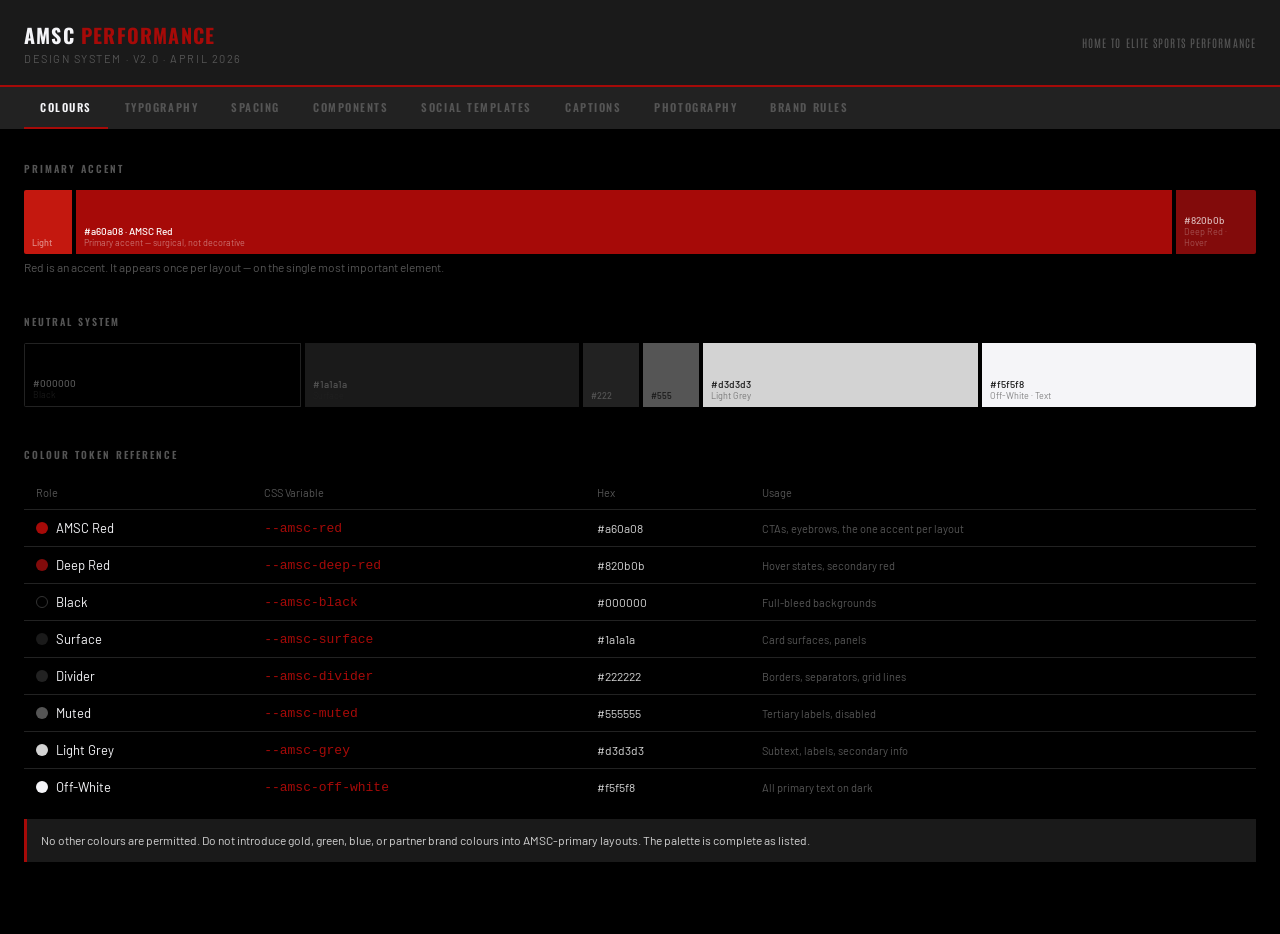
==== index.html @ e8bddc01 "Add AMSC Performance Design System v2.0 Complete design system for Claude Design integration: - inde" ====
<!DOCTYPE html>
<html lang="en">
<head>
<meta charset="UTF-8">
<meta name="viewport" content="width=device-width, initial-scale=1.0">
<title>AMSC Performance — Design System v2.0</title>
<link href="https://fonts.googleapis.com/css2?family=Oswald:wght@400;500;600;700&family=Antonio:wght@400;500;700&family=Barlow:ital,wght@0,300;0,400;0,500;0,600;0,700;1,400&display=swap" rel="stylesheet">
<style>
*{box-sizing:border-box;margin:0;padding:0}
:root{
  --red:#a60a08;--deep-red:#820b0b;
  --black:#000;--surface:#1a1a1a;
  --off-white:#f5f5f8;--grey:#d3d3d3;
  --muted:#555;--divider:#222;
}
.ds{background:#000;min-height:100vh;color:var(--off-white);font-family:'Barlow',sans-serif}
.ds-header{background:var(--surface);border-bottom:2px solid var(--red);padding:20px 24px;display:flex;align-items:center;gap:16px}
.ds-wordmark{font-family:'Oswald',sans-serif;font-weight:700;font-size:20px;letter-spacing:.06em;color:var(--off-white)}
.ds-wordmark span{color:var(--red)}
.ds-sub{font-family:'Barlow',sans-serif;font-size:11px;color:var(--muted);letter-spacing:.14em;text-transform:uppercase;margin-top:2px}
.ds-nav{display:flex;gap:1px;padding:0 24px;background:var(--divider);border-bottom:1px solid var(--divider);flex-wrap:wrap}
.ds-tab{font-family:'Oswald',sans-serif;font-weight:600;font-size:11px;letter-spacing:.14em;text-transform:uppercase;padding:12px 16px;cursor:pointer;border:none;background:transparent;color:var(--muted);border-bottom:2px solid transparent;margin-bottom:-1px;transition:all .15s}
.ds-tab.on{color:var(--off-white);border-bottom-color:var(--red)}
.ds-tab:hover:not(.on){color:var(--grey)}
.ds-body{padding:32px 24px}
.ds-section{display:none}.ds-section.on{display:block}
.label{font-family:'Oswald',sans-serif;font-weight:600;font-size:10px;letter-spacing:.2em;text-transform:uppercase;color:var(--muted);margin-bottom:14px}
.group{margin-bottom:40px}
.rule{border:none;border-top:0.5px solid var(--divider);margin:32px 0}

/* Colour swatches */
.swatch-row{display:flex;gap:4px;height:64px;border-radius:2px;overflow:hidden;margin-bottom:6px}
.sw{flex:1;display:flex;align-items:flex-end;padding:6px 8px}
.sw-label{font-family:'Barlow',sans-serif;font-size:10px;font-weight:500}
.hex{font-family:'Barlow',sans-serif;font-size:9px;opacity:.7}

/* Token table */
.token-table{width:100%;border-collapse:collapse}
.token-table tr{border-bottom:0.5px solid var(--divider)}
.token-table tr:last-child{border-bottom:none}
.token-table td{padding:10px 12px;font-size:13px;vertical-align:middle}
.mono{font-family:monospace;font-size:11px;color:var(--red)}

/* Typography */
.type-row{padding:16px 0;border-bottom:0.5px solid var(--divider)}
.type-row:last-child{border-bottom:none}
.type-meta{font-family:monospace;font-size:10px;color:var(--muted);margin-top:5px}

/* Spacing */
.sp-row{display:flex;align-items:center;gap:16px;padding:8px 0;border-bottom:0.5px solid var(--divider)}
.sp-row:last-child{border-bottom:none}
.sp-name{font-family:monospace;font-size:11px;color:var(--muted);min-width:32px}
.sp-bar{background:var(--red);height:14px;border-radius:1px;opacity:.85}
.sp-val{font-family:'Antonio',sans-serif;font-size:13px;color:var(--grey);min-width:40px}

/* Component grid */
.comp-grid{display:grid;grid-template-columns:repeat(auto-fit,minmax(220px,1fr));gap:1px;background:var(--divider);margin-bottom:1px}
.comp-card{background:var(--surface);padding:20px}
.comp-title{font-family:'Oswald',sans-serif;font-weight:600;font-size:9px;letter-spacing:.2em;text-transform:uppercase;color:var(--muted);margin-bottom:16px}

/* Components */
.eyebrow{display:inline-flex;align-items:center;gap:6px;padding:3px 10px;background:var(--red);font-family:'Oswald',sans-serif;font-weight:600;font-size:10px;letter-spacing:.18em;text-transform:uppercase;color:#fff;border-radius:2px}
.eyebrow-ghost{border:0.5px solid var(--red);background:transparent;color:var(--red)}
.metric-large{font-family:'Antonio',sans-serif;font-weight:700;font-size:48px;color:var(--off-white);line-height:1}
.metric-label{font-family:'Barlow',sans-serif;font-size:10px;letter-spacing:.14em;text-transform:uppercase;color:var(--muted);margin-top:4px}
.metric-sm{font-family:'Antonio',sans-serif;font-weight:700;font-size:24px;color:var(--off-white);line-height:1}
.delta{font-family:'Antonio',sans-serif;font-weight:500;font-size:16px;color:var(--red)}
.stat-bar{display:flex;gap:1px;background:var(--divider)}
.stat-cell{flex:1;background:var(--surface);padding:12px 10px}
.stat-num{font-family:'Antonio',sans-serif;font-weight:700;font-size:22px;color:var(--off-white);line-height:1}
.stat-num.accent{color:var(--red)}
.stat-lbl{font-family:'Barlow',sans-serif;font-size:9px;letter-spacing:.14em;text-transform:uppercase;color:var(--muted);margin-top:3px}
.btn-primary{display:inline-flex;align-items:center;gap:8px;padding:10px 20px;background:var(--red);color:#fff;font-family:'Oswald',sans-serif;font-weight:600;font-size:12px;letter-spacing:.14em;text-transform:uppercase;border:none;cursor:pointer;border-radius:2px;transition:background .15s}
.btn-primary:hover{background:var(--deep-red)}
.btn-ghost{background:transparent;border:0.5px solid var(--off-white);color:var(--off-white)}
.btn-ghost:hover{background:rgba(245,245,248,.06)}
.divider-red{height:2px;background:var(--red);margin:16px 0}
.divider-thin{height:0.5px;background:var(--divider);margin:12px 0}
.quote-block{border-left:3px solid var(--red);padding-left:14px;margin:8px 0}
.quote-block p{font-family:'Barlow',sans-serif;font-size:13px;color:var(--grey);line-height:1.7;font-style:italic}
.quote-block .attr{font-family:'Barlow',sans-serif;font-size:10px;letter-spacing:.1em;text-transform:uppercase;color:var(--muted);margin-top:6px}

/* Template / layout helpers */
.tpl-frame{background:var(--surface);border:0.5px solid var(--divider);position:relative;overflow:hidden}
.photo-placeholder{background:linear-gradient(160deg,#0d0d0d 0%,#1a1a1a 100%);display:flex;align-items:center;justify-content:center}
.photo-label{font-family:'Barlow',sans-serif;font-size:9px;color:var(--muted);letter-spacing:.1em;text-transform:uppercase;text-align:center;line-height:1.6}
.tpl-overlay{position:absolute;bottom:0;left:0;right:0;height:55%;background:linear-gradient(to top,rgba(0,0,0,.95) 0%,transparent 100%)}
.grid2{display:grid;grid-template-columns:1fr 1fr;gap:1px;background:var(--divider)}
.grid3{display:grid;grid-template-columns:1fr 1fr 1fr;gap:1px;background:var(--divider)}
.grid-cell{background:var(--surface);padding:14px}

/* Brand rules */
.brand-rule-row{display:flex;align-items:flex-start;gap:14px;padding:12px 0;border-bottom:0.5px solid var(--divider)}
.brand-rule-row:last-child{border-bottom:none}
.brand-dot{width:6px;height:6px;border-radius:50%;background:var(--red);margin-top:5px;flex-shrink:0}
.brand-dot.grey{background:var(--muted)}
.brand-rule-text{font-family:'Barlow',sans-serif;font-size:13px;color:var(--grey);line-height:1.6}
.do-dont{display:grid;grid-template-columns:1fr 1fr;gap:1px;background:var(--divider)}
.do-box{background:var(--surface);padding:16px}
.do-head{font-family:'Oswald',sans-serif;font-weight:600;font-size:9px;letter-spacing:.2em;text-transform:uppercase;margin-bottom:10px}
.do-head.do{color:#3a8c5c}.do-head.dont{color:var(--red)}

/* Caption block */
.caption-block{background:#0a0a0a;border:0.5px solid var(--divider);padding:16px 18px;border-radius:2px;margin-bottom:8px}
.caption-line{font-family:'Barlow',sans-serif;font-size:13px;color:var(--grey);line-height:1.8}
.caption-line strong{color:var(--off-white);font-weight:600}

/* Photo mode cards */
.photo-mode{background:var(--surface);border:0.5px solid var(--divider);padding:18px;margin-bottom:8px}
.photo-mode-name{font-family:'Oswald',sans-serif;font-weight:700;font-size:14px;letter-spacing:.1em;text-transform:uppercase;color:var(--red);margin-bottom:6px}
.photo-mode-desc{font-family:'Barlow',sans-serif;font-size:12px;color:var(--grey);line-height:1.6}

/* Authority sequence */
.auth-row{display:flex;align-items:center;gap:14px;padding:10px 14px;background:var(--surface);margin-bottom:1px}
.auth-num{font-family:'Antonio',sans-serif;font-size:16px;color:var(--red);min-width:28px}
.auth-text{font-family:'Barlow',sans-serif;font-size:13px;color:var(--off-white)}

/* Social template mock */
.social-mock{background:var(--black);border:0.5px solid var(--divider);position:relative;overflow:hidden}
.social-label{font-family:'Oswald',sans-serif;font-weight:600;font-size:8px;letter-spacing:.2em;text-transform:uppercase;color:var(--muted);margin-bottom:10px}
</style>
</head>
<body>
<div class="ds">

<!-- HEADER -->
<div class="ds-header">
  <div>
    <div class="ds-wordmark">AMSC <span>PERFORMANCE</span></div>
    <div class="ds-sub">Design System · v2.0 · April 2026</div>
  </div>
  <div style="margin-left:auto;font-family:'Antonio',sans-serif;font-size:11px;color:var(--muted);letter-spacing:.1em">HOME TO ELITE SPORTS PERFORMANCE</div>
</div>

<!-- NAV -->
<div class="ds-nav">
  <button class="ds-tab on"    onclick="show('colours',this)">Colours</button>
  <button class="ds-tab"       onclick="show('type',this)">Typography</button>
  <button class="ds-tab"       onclick="show('spacing',this)">Spacing</button>
  <button class="ds-tab"       onclick="show('components',this)">Components</button>
  <button class="ds-tab"       onclick="show('templates',this)">Social Templates</button>
  <button class="ds-tab"       onclick="show('captions',this)">Captions</button>
  <button class="ds-tab"       onclick="show('photography',this)">Photography</button>
  <button class="ds-tab"       onclick="show('rules',this)">Brand Rules</button>
</div>

<div class="ds-body">

<!-- ══════════════════════════════════════════════════════════
     COLOURS
════════════════════════════════════════════════════════════ -->
<div id="colours" class="ds-section on">
  <div class="group">
    <div class="label">Primary Accent</div>
    <div class="swatch-row">
      <div class="sw" style="background:#c4180f;flex:none;width:48px"><span class="sw-label" style="color:rgba(255,255,255,.5);font-size:9px">Light</span></div>
      <div class="sw" style="background:var(--red);flex:2"><span><div class="sw-label" style="color:#fff">#a60a08 · AMSC Red</div><div class="hex" style="color:rgba(255,255,255,.6)">Primary accent — surgical, not decorative</div></span></div>
      <div class="sw" style="background:var(--deep-red);flex:none;width:80px"><span><div class="sw-label" style="color:rgba(255,255,255,.7);font-size:10px">#820b0b</div><div class="hex" style="color:rgba(255,255,255,.4)">Deep Red · Hover</div></span></div>
    </div>
    <div style="font-family:'Barlow',sans-serif;font-size:12px;color:var(--muted)">Red is an accent. It appears once per layout — on the single most important element.</div>
  </div>

  <div class="group">
    <div class="label">Neutral System</div>
    <div class="swatch-row">
      <div class="sw" style="background:var(--black);flex:1;border:0.5px solid var(--divider)"><span><div class="sw-label" style="color:var(--muted)">#000000</div><div class="hex" style="color:var(--divider)">Black</div></span></div>
      <div class="sw" style="background:var(--surface);flex:1"><span><div class="sw-label" style="color:var(--muted)">#1a1a1a</div><div class="hex" style="color:var(--divider)">Surface</div></span></div>
      <div class="sw" style="background:var(--divider);flex:none;width:56px"><span><div class="sw-label" style="color:var(--muted);font-size:9px">#222</div></span></div>
      <div class="sw" style="background:var(--muted);flex:none;width:56px"><span><div class="sw-label" style="color:var(--surface);font-size:9px">#555</div></span></div>
      <div class="sw" style="background:var(--grey);flex:1"><span><div class="sw-label" style="color:var(--surface)">#d3d3d3</div><div class="hex" style="color:var(--muted)">Light Grey</div></span></div>
      <div class="sw" style="background:var(--off-white);flex:1"><span><div class="sw-label" style="color:var(--surface)">#f5f5f8</div><div class="hex" style="color:var(--muted)">Off-White · Text</div></span></div>
    </div>
  </div>

  <div class="group">
    <div class="label">Colour Token Reference</div>
    <table class="token-table">
      <tr><td style="color:var(--muted);font-size:11px">Role</td><td style="color:var(--muted);font-size:11px">CSS Variable</td><td style="color:var(--muted);font-size:11px">Hex</td><td style="color:var(--muted);font-size:11px">Usage</td></tr>
      <tr><td><div style="display:flex;align-items:center;gap:8px"><div style="width:12px;height:12px;background:var(--red);border-radius:50%"></div><span style="font-size:13px;color:var(--off-white)">AMSC Red</span></div></td><td class="mono">--amsc-red</td><td style="font-size:12px;color:var(--grey)">#a60a08</td><td style="font-size:11px;color:var(--muted)">CTAs, eyebrows, the one accent per layout</td></tr>
      <tr><td><div style="display:flex;align-items:center;gap:8px"><div style="width:12px;height:12px;background:var(--deep-red);border-radius:50%"></div><span style="font-size:13px;color:var(--off-white)">Deep Red</span></div></td><td class="mono">--amsc-deep-red</td><td style="font-size:12px;color:var(--grey)">#820b0b</td><td style="font-size:11px;color:var(--muted)">Hover states, secondary red</td></tr>
      <tr><td><div style="display:flex;align-items:center;gap:8px"><div style="width:12px;height:12px;background:#000;border:0.5px solid #333;border-radius:50%"></div><span style="font-size:13px;color:var(--off-white)">Black</span></div></td><td class="mono">--amsc-black</td><td style="font-size:12px;color:var(--grey)">#000000</td><td style="font-size:11px;color:var(--muted)">Full-bleed backgrounds</td></tr>
      <tr><td><div style="display:flex;align-items:center;gap:8px"><div style="width:12px;height:12px;background:var(--surface);border-radius:50%"></div><span style="font-size:13px;color:var(--off-white)">Surface</span></div></td><td class="mono">--amsc-surface</td><td style="font-size:12px;color:var(--grey)">#1a1a1a</td><td style="font-size:11px;color:var(--muted)">Card surfaces, panels</td></tr>
      <tr><td><div style="display:flex;align-items:center;gap:8px"><div style="width:12px;height:12px;background:var(--divider);border-radius:50%"></div><span style="font-size:13px;color:var(--off-white)">Divider</span></div></td><td class="mono">--amsc-divider</td><td style="font-size:12px;color:var(--grey)">#222222</td><td style="font-size:11px;color:var(--muted)">Borders, separators, grid lines</td></tr>
      <tr><td><div style="display:flex;align-items:center;gap:8px"><div style="width:12px;height:12px;background:var(--muted);border-radius:50%"></div><span style="font-size:13px;color:var(--off-white)">Muted</span></div></td><td class="mono">--amsc-muted</td><td style="font-size:12px;color:var(--grey)">#555555</td><td style="font-size:11px;color:var(--muted)">Tertiary labels, disabled</td></tr>
      <tr><td><div style="display:flex;align-items:center;gap:8px"><div style="width:12px;height:12px;background:var(--grey);border-radius:50%"></div><span style="font-size:13px;color:var(--off-white)">Light Grey</span></div></td><td class="mono">--amsc-grey</td><td style="font-size:12px;color:var(--grey)">#d3d3d3</td><td style="font-size:11px;color:var(--muted)">Subtext, labels, secondary info</td></tr>
      <tr><td><div style="display:flex;align-items:center;gap:8px"><div style="width:12px;height:12px;background:var(--off-white);border-radius:50%"></div><span style="font-size:13px;color:var(--off-white)">Off-White</span></div></td><td class="mono">--amsc-off-white</td><td style="font-size:12px;color:var(--grey)">#f5f5f8</td><td style="font-size:11px;color:var(--muted)">All primary text on dark</td></tr>
    </table>
    <div style="margin-top:14px;padding:12px 14px;background:var(--surface);border-left:3px solid var(--red)">
      <div style="font-family:'Barlow',sans-serif;font-size:12px;color:var(--grey);line-height:1.6">No other colours are permitted. Do not introduce gold, green, blue, or partner brand colours into AMSC-primary layouts. The palette is complete as listed.</div>
    </div>
  </div>
</div>

<!-- ══════════════════════════════════════════════════════════
     TYPOGRAPHY
════════════════════════════════════════════════════════════ -->
<div id="type" class="ds-section">
  <div class="group">
    <div class="label">Font 1 — Oswald · Authority</div>
    <div style="font-family:'Barlow',sans-serif;font-size:12px;color:var(--muted);margin-bottom:16px;line-height:1.6">Commands. Structures. Establishes hierarchy. Use for: all headlines, section headings, eyebrow labels, navigation, slide titles, category tags. Always uppercase.</div>
    <div class="type-row">
      <div style="font-family:'Oswald',sans-serif;font-weight:700;font-size:52px;text-transform:uppercase;color:var(--off-white);line-height:.95">DISPLAY</div>
      <div class="type-meta">Oswald 700 · 48–96px · Uppercase · line-height .95 · Headlines, cover type</div>
    </div>
    <div class="type-row">
      <div style="font-family:'Oswald',sans-serif;font-weight:700;font-size:36px;text-transform:uppercase;color:var(--off-white)">ATHLETE SPOTLIGHT</div>
      <div class="type-meta">Oswald 700 · H1 · 32–48px · Uppercase</div>
    </div>
    <div class="type-row">
      <div style="font-family:'Oswald',sans-serif;font-weight:600;font-size:22px;text-transform:uppercase;color:var(--off-white)">SESSION OVERVIEW</div>
      <div class="type-meta">Oswald 600 · H2 · 20–28px · Uppercase</div>
    </div>
    <div class="type-row">
      <div style="font-family:'Oswald',sans-serif;font-weight:600;font-size:11px;letter-spacing:.2em;text-transform:uppercase;color:var(--red)">BASKETBALL · NAIROBI CITY THUNDER</div>
      <div class="type-meta">Oswald 600 · Eyebrow · 10–12px · Tracking .18–.22em · Always in red</div>
    </div>
  </div>

  <hr class="rule">

  <div class="group">
    <div class="label">Font 2 — Antonio · Data & Editorial</div>
    <div style="font-family:'Barlow',sans-serif;font-size:12px;color:var(--muted);margin-bottom:16px;line-height:1.6">Presents. Clarifies. Makes numbers land. Use for: all metric numbers, combine scores, performance data, stat callouts, delta indicators. Numbers lead always.</div>
    <div class="type-row">
      <div style="display:flex;align-items:baseline;gap:4px">
        <span style="font-family:'Antonio',sans-serif;font-weight:700;font-size:52px;color:var(--red);line-height:1">10.3</span>
        <span style="font-family:'Antonio',sans-serif;font-weight:400;font-size:20px;color:var(--muted)">s</span>
      </div>
      <div class="type-meta">Antonio 700 · Metric Large · 36–56px · Numbers lead always</div>
    </div>
    <div class="type-row">
      <div style="display:flex;align-items:baseline;gap:12px">
        <span style="font-family:'Antonio',sans-serif;font-weight:700;font-size:28px;color:var(--off-white)">91</span>
        <span style="font-family:'Antonio',sans-serif;font-weight:500;font-size:16px;color:var(--red)">▲ +12%</span>
      </div>
      <div class="type-meta">Antonio 500 · Metric Small + Delta · 18–28px</div>
    </div>
    <div class="type-row">
      <div style="font-family:'Antonio',sans-serif;font-weight:400;font-size:14px;color:var(--grey)">100m Personal Best · Kenya #7 · 2026 Season</div>
      <div class="type-meta">Antonio 400 · Data Label · 12–16px · Mixed case</div>
    </div>
  </div>

  <hr class="rule">

  <div class="group">
    <div class="label">Font 3 — Barlow · Support</div>
    <div style="font-family:'Barlow',sans-serif;font-size:12px;color:var(--muted);margin-bottom:16px;line-height:1.6">Explains. Contextualises. Reads. Use for: all body copy, captions, quotes, athlete descriptions, supporting text, footnotes. Always sentence case.</div>
    <div class="type-row">
      <div style="font-family:'Barlow',sans-serif;font-weight:400;font-size:15px;color:var(--grey);line-height:1.7;max-width:520px">The work started months before that time appeared on the board. Every block start, every drill, every session logged — it compounds. That 10.3 is not a moment. It is a body of work.</div>
      <div class="type-meta">Barlow 400 · Body · 12–16px · Sentence case · line-height 1.7</div>
    </div>
    <div class="type-row">
      <div style="font-family:'Barlow',sans-serif;font-weight:400;font-size:10px;letter-spacing:.14em;text-transform:uppercase;color:var(--muted)">AMSC PERFORMANCE · @AMSCPERFORMANCE · NAIROBI, KENYA</div>
      <div class="type-meta">Barlow 400 · Caption · 9–11px · Uppercase · Tracking .12–.16em</div>
    </div>
  </div>

  <hr class="rule">

  <div class="group">
    <div class="label">Type System Rules</div>
    <div class="do-dont" style="border:0.5px solid var(--divider)">
      <div class="do-box">
        <div class="do-head do">Always</div>
        <div style="font-family:'Barlow',sans-serif;font-size:12px;color:var(--grey);line-height:1.8">
          Oswald headlines in uppercase only<br>
          Barlow body in sentence case only<br>
          Antonio for every number/metric<br>
          Line-height .95 on display type<br>
          Tracking .18em+ on eyebrow labels
        </div>
      </div>
      <div class="do-box" style="border-left:0.5px solid var(--divider)">
        <div class="do-head dont">Never</div>
        <div style="font-family:'Barlow',sans-serif;font-size:12px;color:var(--grey);line-height:1.8">
          A fourth typeface in any layout<br>
          Oswald for body copy<br>
          Antonio for headlines<br>
          All-caps on Barlow body text<br>
          Decorative, script, or novelty fonts
        </div>
      </div>
    </div>
  </div>
</div>

<!-- ══════════════════════════════════════════════════════════
     SPACING
════════════════════════════════════════════════════════════ -->
<div id="spacing" class="ds-section">
  <div class="group">
    <div class="label">8px Base Grid</div>
    <div class="sp-row"><span class="sp-name">8</span><div class="sp-bar" style="width:8px"></div><span class="sp-val">8px</span><span style="font-family:'Barlow',sans-serif;font-size:11px;color:var(--muted)">Icon gap, tight spacing</span></div>
    <div class="sp-row"><span class="sp-name">16</span><div class="sp-bar" style="width:16px"></div><span class="sp-val">16px</span><span style="font-family:'Barlow',sans-serif;font-size:11px;color:var(--muted)">Component internal padding, gutters</span></div>
    <div class="sp-row"><span class="sp-name">24</span><div class="sp-bar" style="width:24px"></div><span class="sp-val">24px</span><span style="font-family:'Barlow',sans-serif;font-size:11px;color:var(--muted)">Card padding, section gap</span></div>
    <div class="sp-row"><span class="sp-name">32</span><div class="sp-bar" style="width:32px"></div><span class="sp-val">32px</span><span style="font-family:'Barlow',sans-serif;font-size:11px;color:var(--muted)">Between components</span></div>
    <div class="sp-row"><span class="sp-name">40</span><div class="sp-bar" style="width:40px"></div><span class="sp-val">40px</span><span style="font-family:'Barlow',sans-serif;font-size:11px;color:var(--muted)">Slide margins</span></div>
    <div class="sp-row"><span class="sp-name">48</span><div class="sp-bar" style="width:48px"></div><span class="sp-val">48px</span><span style="font-family:'Barlow',sans-serif;font-size:11px;color:var(--muted)">Major section breaks</span></div>
    <div class="sp-row"><span class="sp-name">64</span><div class="sp-bar" style="width:64px"></div><span class="sp-val">64px</span><span style="font-family:'Barlow',sans-serif;font-size:11px;color:var(--muted)">Between layout zones</span></div>
    <div class="sp-row"><span class="sp-name">96</span><div class="sp-bar" style="width:96px"></div><span class="sp-val">96px</span><span style="font-family:'Barlow',sans-serif;font-size:11px;color:var(--muted)">Hero sections, full-bleed padding</span></div>
  </div>

  <hr class="rule">

  <div class="group">
    <div class="label">Corner Radius — Structured & Precise</div>
    <div style="display:flex;gap:20px;align-items:flex-end;flex-wrap:wrap">
      <div style="text-align:center"><div style="width:56px;height:56px;border:0.5px solid var(--divider);background:var(--surface);border-radius:0"></div><div style="font-size:10px;color:var(--muted);margin-top:6px;font-family:'Barlow',sans-serif">0px<br>Layouts<br>Full-bleed</div></div>
      <div style="text-align:center"><div style="width:56px;height:56px;border:0.5px solid var(--divider);background:var(--surface);border-radius:2px"></div><div style="font-size:10px;color:var(--muted);margin-top:6px;font-family:'Barlow',sans-serif">2px<br>Tags<br>Eyebrows</div></div>
      <div style="text-align:center"><div style="width:56px;height:56px;border:0.5px solid var(--divider);background:var(--surface);border-radius:4px"></div><div style="font-size:10px;color:var(--muted);margin-top:6px;font-family:'Barlow',sans-serif">4px<br>UI max<br>Buttons</div></div>
      <div style="margin-left:16px;font-family:'Barlow',sans-serif;font-size:12px;color:var(--muted);max-width:260px;line-height:1.6">AMSC design is structured and precise. Avoid rounded aesthetics. No rounded-full on any element. Full-bleed elements always radius 0.</div>
    </div>
  </div>

  <hr class="rule">

  <div class="group">
    <div class="label">Border Weights</div>
    <div style="display:flex;flex-direction:column;gap:12px">
      <div style="display:flex;align-items:center;gap:16px"><div style="width:120px;height:0;border-top:0.5px solid var(--divider)"></div><span style="font-family:monospace;font-size:11px;color:var(--muted)">0.5px · Dividers, cards, separators</span></div>
      <div style="display:flex;align-items:center;gap:16px"><div style="width:120px;height:0;border-top:1px solid var(--grey)"></div><span style="font-family:monospace;font-size:11px;color:var(--muted)">1px · Emphasis borders</span></div>
      <div style="display:flex;align-items:center;gap:16px"><div style="width:120px;height:0;border-top:2px solid var(--red)"></div><span style="font-family:monospace;font-size:11px;color:var(--muted)">2px red · Accent bar — section break</span></div>
      <div style="display:flex;align-items:center;gap:16px"><div style="width:120px;height:0;border-top:4px solid var(--red)"></div><span style="font-family:monospace;font-size:11px;color:var(--muted)">4px red · Cover page / hero bar max</span></div>
    </div>
  </div>
</div>

<!-- ══════════════════════════════════════════════════════════
     COMPONENTS
════════════════════════════════════════════════════════════ -->
<div id="components" class="ds-section">

  <div class="group">
    <div class="label">Eyebrow Labels</div>
    <div class="comp-grid">
      <div class="comp-card"><div class="comp-title">Red Fill · Default</div><span class="eyebrow">Basketball · NBL Africa</span></div>
      <div class="comp-card"><div class="comp-title">Ghost · Secondary</div><span class="eyebrow eyebrow-ghost">Sprint · 100m / 200m</span></div>
      <div class="comp-card"><div class="comp-title">Bare Text · In-layout</div><span style="font-family:'Oswald',sans-serif;font-weight:600;font-size:11px;letter-spacing:.18em;text-transform:uppercase;color:var(--red)">Force Production</span></div>
    </div>
    <div style="font-family:'Barlow',sans-serif;font-size:11px;color:var(--muted);margin-top:8px">Eyebrows are always Oswald 600, always uppercase, always in red. They introduce every section and athlete category.</div>
  </div>

  <div class="group">
    <div class="label">Metric Display — Antonio leads</div>
    <div class="comp-grid">
      <div class="comp-card">
        <div class="comp-title">Large · Accent (red)</div>
        <div class="metric-large" style="color:var(--red)">10.3<span style="font-size:22px;color:var(--muted)">s</span></div>
        <div class="metric-label">100m Personal Best</div>
      </div>
      <div class="comp-card">
        <div class="comp-title">Large · Primary (white)</div>
        <div class="metric-large">91</div>
        <div class="metric-label">Acceleration Score</div>
      </div>
      <div class="comp-card">
        <div class="comp-title">Small + Delta</div>
        <div class="metric-sm">74 <span class="delta">▲ +12%</span></div>
        <div class="metric-label">Sprint Composite · vs Baseline</div>
      </div>
      <div class="comp-card">
        <div class="comp-title">Data Label Row</div>
        <div style="display:flex;flex-direction:column;gap:7px">
          <div style="display:flex;justify-content:space-between;align-items:baseline"><span class="metric-sm" style="font-size:18px">2.87</span><span style="font-family:'Barlow',sans-serif;font-size:9px;letter-spacing:.1em;text-transform:uppercase;color:var(--muted)">10-Yard Split</span></div>
          <div style="display:flex;justify-content:space-between;align-items:baseline"><span class="metric-sm" style="font-size:18px">4.51</span><span style="font-family:'Barlow',sans-serif;font-size:9px;letter-spacing:.1em;text-transform:uppercase;color:var(--muted)">40-Yard Dash</span></div>
          <div style="display:flex;justify-content:space-between;align-items:baseline"><span class="metric-sm" style="font-size:18px;color:var(--red)">+8cm</span><span style="font-family:'Barlow',sans-serif;font-size:9px;letter-spacing:.1em;text-transform:uppercase;color:var(--muted)">Vert Delta</span></div>
        </div>
      </div>
    </div>
    <div class="do-dont" style="border:0.5px solid var(--divider);margin-top:12px">
      <div class="do-box">
        <div class="do-head do">Correct — number leads</div>
        <div style="font-family:'Antonio',sans-serif;font-weight:700;font-size:28px;color:var(--off-white)">10.3</div>
        <div style="font-family:'Barlow',sans-serif;font-size:10px;letter-spacing:.12em;text-transform:uppercase;color:var(--muted)">100m PB</div>
      </div>
      <div class="do-box" style="border-left:0.5px solid var(--divider)">
        <div class="do-head dont">Wrong — label leads</div>
        <div style="font-family:'Barlow',sans-serif;font-size:13px;color:var(--muted)">100m PB: 10.3s</div>
        <div style="font-family:'Barlow',sans-serif;font-size:11px;color:var(--muted);margin-top:4px;font-style:italic">Number buried after label</div>
      </div>
    </div>
  </div>

  <div class="group">
    <div class="label">Stat Bar — Max 3 stats</div>
    <div class="stat-bar">
      <div class="stat-cell"><div class="stat-num accent">10.3</div><div class="stat-lbl">100m PB</div></div>
      <div class="stat-cell"><div class="stat-num">#7</div><div class="stat-lbl">Kenya Rank</div></div>
      <div class="stat-cell"><div class="stat-num">2026</div><div class="stat-lbl">Season</div></div>
    </div>
    <div style="font-family:'Barlow',sans-serif;font-size:11px;color:var(--muted);margin-top:8px">Used at bottom of hybrid layouts. Max 3 stats. The single accented number gets red. All others remain off-white.</div>
  </div>

  <div class="group">
    <div class="label">Quote Block — Athlete voice always leads</div>
    <div class="comp-card" style="background:var(--surface);border:0.5px solid var(--divider)">
      <div class="divider-red"></div>
      <div class="quote-block">
        <p>"The numbers don't lie. Every session I ran, every rep I lifted — the combine was just the moment it all showed up."</p>
        <div class="attr">Simani Regau · Sprint · Kenya #7</div>
      </div>
    </div>
    <div style="font-family:'Barlow',sans-serif;font-size:11px;color:var(--muted);margin-top:8px">Use exact quotes only — never paraphrase the athlete. The red 2px bar precedes; the 3px left border marks the quote zone.</div>
  </div>

  <div class="group">
    <div class="label">Buttons — One CTA per layout maximum</div>
    <div style="display:flex;gap:12px;flex-wrap:wrap">
      <button class="btn-primary">View Report</button>
      <button class="btn-primary btn-ghost">Download PDF</button>
      <button class="btn-primary" style="background:transparent;border:0.5px solid var(--muted);color:var(--muted);cursor:not-allowed">Disabled</button>
    </div>
  </div>

  <div class="group">
    <div class="label">Dividers</div>
    <div class="divider-red"></div>
    <div style="font-family:'Barlow',sans-serif;font-size:11px;color:var(--muted);margin-bottom:14px">2px red · Major section break</div>
    <div class="divider-thin"></div>
    <div style="font-family:'Barlow',sans-serif;font-size:11px;color:var(--muted)">0.5px grey · Standard separator</div>
  </div>
</div>

<!-- ══════════════════════════════════════════════════════════
     SOCIAL TEMPLATES — ALL 4
════════════════════════════════════════════════════════════ -->
<div id="templates" class="ds-section">

  <!-- Template 1 -->
  <div class="group">
    <div class="label">Template 1 — The Result Post · Hybrid Layout</div>
    <div style="font-family:'Barlow',sans-serif;font-size:12px;color:var(--muted);margin-bottom:16px;line-height:1.6">The athlete achieved something. This is the proof. Photo: Hero mode. Layout: athlete photo dominant (72%) + stat bar (28%).</div>
    <div style="max-width:300px">
      <div class="tpl-frame" style="aspect-ratio:1">
        <div class="photo-placeholder" style="height:72%;position:relative">
          <div style="position:absolute;inset:0;background:linear-gradient(160deg,#0d0d0d,#1e1e1e)"></div>
          <div class="photo-label" style="position:relative;z-index:1">HERO PHOTO<br>Competitive environment<br>High contrast · Dark vignette</div>
          <div class="tpl-overlay"></div>
          <div style="position:absolute;top:12px;left:12px"><span style="font-family:'Oswald',sans-serif;font-weight:700;font-size:10px;color:rgba(245,245,248,.4);letter-spacing:.06em">AMSC</span></div>
          <div style="position:absolute;bottom:14px;left:14px;right:14px;z-index:2">
            <div style="font-family:'Oswald',sans-serif;font-weight:600;font-size:9px;letter-spacing:.18em;text-transform:uppercase;color:var(--red);margin-bottom:4px">Basketball · BAL Africa</div>
            <div style="font-family:'Oswald',sans-serif;font-weight:700;font-size:26px;text-transform:uppercase;color:var(--off-white);line-height:.95">DERRICK<br>OGECHI</div>
            <div style="font-family:'Barlow',sans-serif;font-size:10px;color:var(--grey);margin-top:4px">Nairobi City Thunder · Captain</div>
          </div>
        </div>
        <div class="stat-bar" style="height:28%">
          <div class="stat-cell"><div class="stat-num accent" style="font-size:18px">28</div><div class="stat-lbl" style="font-size:8px">Pts</div></div>
          <div class="stat-cell"><div class="stat-num" style="font-size:18px">11</div><div class="stat-lbl" style="font-size:8px">Reb</div></div>
          <div class="stat-cell"><div class="stat-num" style="font-size:18px">7</div><div class="stat-lbl" style="font-size:8px">Ast</div></div>
        </div>
      </div>
    </div>
    <div style="font-family:'Barlow',sans-serif;font-size:11px;color:var(--muted);margin-top:10px">Photo 72% · Stat bar 28% · Red on single defining number · Athlete name always larger than logo · AMSC quiet in top corner</div>
  </div>

  <hr class="rule">

  <!-- Template 2 -->
  <div class="group">
    <div class="label">Template 2 — The Process Post · Split Layout</div>
    <div style="font-family:'Barlow',sans-serif;font-size:12px;color:var(--muted);margin-bottom:16px;line-height:1.6">The work is ongoing. This is what it looks like. Photo: Documentary mode (real session, unposed). Layout: photo 55% / data panel 45%.</div>
    <div style="max-width:380px">
      <div class="grid2" style="border:0.5px solid var(--divider)">
        <div class="photo-placeholder" style="min-height:160px">
          <div class="photo-label">DOCUMENTARY PHOTO<br>Training session<br>Real · Unposed</div>
        </div>
        <div class="grid-cell" style="background:var(--surface)">
          <div style="font-family:'Oswald',sans-serif;font-weight:600;font-size:8px;letter-spacing:.18em;text-transform:uppercase;color:var(--red);margin-bottom:8px">Force Production</div>
          <div class="metric-large" style="font-size:36px">91</div>
          <div class="metric-label">Acceleration Score</div>
          <div class="divider-thin" style="margin:10px 0"></div>
          <div style="font-family:'Barlow',sans-serif;font-size:10px;color:var(--grey);line-height:1.6">Session 14 · Phase 3 loading. Consistent output across all five attempts.</div>
          <div style="margin-top:10px"><span class="metric-sm" style="font-size:16px;color:var(--red)">▲ +12%</span><div class="metric-label" style="font-size:8px">vs Baseline</div></div>
        </div>
      </div>
    </div>
    <div style="font-family:'Barlow',sans-serif;font-size:11px;color:var(--muted);margin-top:10px">Photo 55% · Data panel 45% · One metric headline · One delta · Documentary mode always</div>
  </div>

  <hr class="rule">

  <!-- Template 3 -->
  <div class="group">
    <div class="label">Template 3 — The Athlete Speaks Post · Sparse Layout</div>
    <div style="font-family:'Barlow',sans-serif;font-size:12px;color:var(--muted);margin-bottom:16px;line-height:1.6">The athlete owns the claim. AMSC never speaks for them. Use exact quotes only — never paraphrase. Photo: Hero or Documentary. Layout: sparse with quote anchored at bottom.</div>
    <div style="max-width:300px">
      <div class="tpl-frame" style="aspect-ratio:1">
        <div class="photo-placeholder" style="height:100%;position:relative">
          <div style="position:absolute;inset:0;background:linear-gradient(160deg,#111,#1a1a1a)"></div>
          <div class="photo-label" style="position:relative;z-index:1">HERO OR DOCUMENTARY<br>Athlete in their environment</div>
          <div style="position:absolute;top:12px;left:12px;z-index:2"><span style="font-family:'Oswald',sans-serif;font-weight:700;font-size:10px;color:rgba(245,245,248,.4);letter-spacing:.06em">AMSC</span></div>
          <div style="position:absolute;bottom:0;left:0;right:0;height:65%;background:linear-gradient(to top,rgba(0,0,0,.97) 0%,transparent 100%);z-index:1"></div>
          <div style="position:absolute;bottom:14px;left:14px;right:14px;z-index:2">
            <div class="divider-red" style="margin:0 0 10px"></div>
            <div class="quote-block" style="padding-left:12px">
              <p style="font-size:11px">"Best condition of my whole professional career. Zero games missed."</p>
              <div class="attr">Derrick Ogechi · NCT Captain</div>
            </div>
            <div style="margin-top:10px;display:flex;align-items:baseline;gap:8px">
              <span style="font-family:'Antonio',sans-serif;font-weight:700;font-size:20px;color:var(--red)">0</span>
              <span style="font-family:'Barlow',sans-serif;font-size:9px;letter-spacing:.1em;text-transform:uppercase;color:var(--muted)">Games Missed</span>
            </div>
          </div>
        </div>
      </div>
    </div>
    <div style="font-family:'Barlow',sans-serif;font-size:11px;color:var(--muted);margin-top:10px">Athlete's exact words only · Metric matches the quote · AMSC never adds commentary after the attribution</div>
  </div>

  <hr class="rule">

  <!-- Template 4 -->
  <div class="group">
    <div class="label">Template 4 — The Data Story Post · Dense Layout</div>
    <div style="font-family:'Barlow',sans-serif;font-size:12px;color:var(--muted);margin-bottom:16px;line-height:1.6">Before and after. The numbers tell the whole story. Photo optional — data is the visual. Use after each AMSC programme cycle.</div>
    <div style="max-width:320px">
      <div class="tpl-frame" style="padding:20px">
        <div style="font-family:'Oswald',sans-serif;font-weight:600;font-size:8px;letter-spacing:.18em;text-transform:uppercase;color:var(--red);margin-bottom:12px">AMSC Combine · 8-Week Cycle</div>
        <div style="font-family:'Oswald',sans-serif;font-weight:700;font-size:22px;text-transform:uppercase;color:var(--off-white);line-height:1;margin-bottom:4px">Mohammed<br>Bajaber</div>
        <div style="font-family:'Barlow',sans-serif;font-size:10px;color:var(--grey);margin-bottom:16px">Football · Kenya National Team</div>
        <div class="divider-thin"></div>

        <!-- Metric row -->
        <div style="display:flex;align-items:center;justify-content:space-between;padding:12px 0;border-bottom:0.5px solid var(--divider)">
          <div>
            <div style="font-family:'Barlow',sans-serif;font-size:9px;letter-spacing:.12em;text-transform:uppercase;color:var(--muted);margin-bottom:4px">Acceleration Score</div>
            <div style="font-family:'Antonio',sans-serif;font-weight:700;font-size:22px;color:var(--muted)">74</div>
          </div>
          <div style="font-family:'Antonio',sans-serif;font-size:20px;color:var(--red)">→</div>
          <div style="text-align:right">
            <div style="font-family:'Barlow',sans-serif;font-size:9px;letter-spacing:.12em;text-transform:uppercase;color:var(--muted);margin-bottom:4px">After</div>
            <div style="font-family:'Antonio',sans-serif;font-weight:700;font-size:22px;color:var(--off-white)">91</div>
          </div>
          <div style="font-family:'Antonio',sans-serif;font-size:14px;color:var(--red)">▲ +23%</div>
        </div>

        <div style="display:flex;align-items:center;justify-content:space-between;padding:12px 0;border-bottom:0.5px solid var(--divider)">
          <div>
            <div style="font-family:'Barlow',sans-serif;font-size:9px;letter-spacing:.12em;text-transform:uppercase;color:var(--muted);margin-bottom:4px">Sprint Score</div>
            <div style="font-family:'Antonio',sans-serif;font-weight:700;font-size:22px;color:var(--muted)">68</div>
          </div>
          <div style="font-family:'Antonio',sans-serif;font-size:20px;color:var(--red)">→</div>
          <div style="text-align:right">
            <div style="font-family:'Barlow',sans-serif;font-size:9px;letter-spacing:.12em;text-transform:uppercase;color:var(--muted);margin-bottom:4px">After</div>
            <div style="font-family:'Antonio',sans-serif;font-weight:700;font-size:22px;color:var(--off-white)">84</div>
          </div>
          <div style="font-family:'Antonio',sans-serif;font-size:14px;color:var(--red)">▲ +24%</div>
        </div>

        <div style="margin-top:14px;font-family:'Barlow',sans-serif;font-size:11px;color:var(--grey);font-style:italic;line-height:1.6">Eight weeks. Sport-specific conditioning.<br>This is what the work produces.</div>
      </div>
    </div>
    <div style="font-family:'Barlow',sans-serif;font-size:11px;color:var(--muted);margin-top:10px">The → delta arrow in red · Before muted, After off-white · Summary line closes with restraint · Real numbers only</div>
  </div>

  <hr class="rule">

  <!-- Layout modes -->
  <div class="group">
    <div class="label">Sparse vs Dense — Layout Decision</div>
    <div class="do-dont" style="border:0.5px solid var(--divider)">
      <div class="do-box">
        <div class="do-head do">Sparse · Impact & Emotion</div>
        <div style="font-family:'Barlow',sans-serif;font-size:12px;color:var(--muted);line-height:1.6">Brand awareness, campaign graphics, athlete name reveals. Max 3 competing elements. Dominant negative space is intentional — do not fill it. One metric maximum.</div>
      </div>
      <div class="do-box" style="border-left:0.5px solid var(--divider)">
        <div class="do-head do" style="color:var(--off-white)">Dense · Data & Analysis</div>
        <div style="font-family:'Barlow',sans-serif;font-size:12px;color:var(--muted);line-height:1.6">Performance reports, combine results, proposals, dashboards. Every zone works. Clear hierarchy: headline → metrics → supporting data → source. Numbers are visual anchors.</div>
      </div>
    </div>
  </div>
</div>

<!-- ══════════════════════════════════════════════════════════
     CAPTION SYSTEM
════════════════════════════════════════════════════════════ -->
<div id="captions" class="ds-section">

  <div style="background:var(--surface);border-left:3px solid var(--red);padding:14px 18px;margin-bottom:32px">
    <div style="font-family:'Oswald',sans-serif;font-weight:700;font-size:13px;text-transform:uppercase;color:var(--off-white);margin-bottom:6px">Universal Rules — Apply to All Captions</div>
    <div style="font-family:'Barlow',sans-serif;font-size:12px;color:var(--grey);line-height:1.8">
      Lead with the number, never the label &nbsp;·&nbsp; Max 3 lines of copy &nbsp;·&nbsp; No exclamation marks &nbsp;·&nbsp;
      No adjectives that aren't data ("incredible" means nothing, "10.3" means everything) &nbsp;·&nbsp;
      Athlete's name is always the last or only attribution line &nbsp;·&nbsp;
      AMSC never claims the result — the athlete does &nbsp;·&nbsp;
      No motivational filler: no "beast mode", "crushing it", "on fire"
    </div>
  </div>

  <div class="group">
    <div class="label">Caption 1 — Result Post</div>
    <div style="font-family:'Barlow',sans-serif;font-size:11px;color:var(--muted);margin-bottom:10px">Structure: [NUMBER]. [What it represents]. / [One sentence — what the athlete did]. / [Athlete name]. [Club / Event].</div>
    <div class="caption-block">
      <div class="caption-line"><strong>10.3.</strong> Kenya's fastest this season.</div>
      <div class="caption-line">Eight weeks. One system. Zero shortcuts.</div>
      <div class="caption-line">Simani Regau. 2026 Kenya Sprint Rankings.</div>
    </div>
    <div class="caption-block">
      <div class="caption-line"><strong>KPL Champion. Then Simba FC.</strong></div>
      <div class="caption-line">The body was ready. The data said so.</div>
      <div class="caption-line">Mohammed Bajaber. Built at AMSC.</div>
    </div>
  </div>

  <hr class="rule">

  <div class="group">
    <div class="label">Caption 2 — Process Post</div>
    <div style="font-family:'Barlow',sans-serif;font-size:11px;color:var(--muted);margin-bottom:10px">Structure: [What we measured]. [What we found]. / [One behaviour that drove the result]. / [Athlete name] is building something.</div>
    <div class="caption-block">
      <div class="caption-line"><strong>Acceleration.</strong> Up 12% in six weeks.</div>
      <div class="caption-line">Three sessions a week. Same track. Different athlete.</div>
      <div class="caption-line">Mohammed Bajaber is building something.</div>
    </div>
    <div class="caption-block">
      <div class="caption-line"><strong>Force.</strong> Measured. Applied. Repeated.</div>
      <div class="caption-line">This is what sport-specific conditioning looks like.</div>
      <div class="caption-line">The work continues. Nairobi, Kenya.</div>
    </div>
  </div>

  <hr class="rule">

  <div class="group">
    <div class="label">Caption 3 — Athlete Speaks Post</div>
    <div style="font-family:'Barlow',sans-serif;font-size:11px;color:var(--muted);margin-bottom:10px">Structure: "[Athlete's exact words — referencing a specific number or result]" / — [Athlete name], [Title / Club]</div>
    <div class="caption-block">
      <div class="caption-line"><em>"Best condition of my whole professional career.<br>AMSC played a vital role — zero games missed."</em></div>
      <div class="caption-line" style="margin-top:6px">— Derrick Ogechi, Nairobi City Thunder Captain</div>
    </div>
    <div style="background:var(--surface);border:0.5px solid var(--divider);padding:12px 14px;border-radius:2px;margin-top:8px">
      <div style="font-family:'Barlow',sans-serif;font-size:11px;color:var(--muted);line-height:1.7">
        Use exact quotes only — never paraphrase the athlete.<br>
        The quote must reference a specific number or result.<br>
        AMSC never adds commentary after the dash attribution.<br>
        If no genuine quote is available — do not use this template.
      </div>
    </div>
  </div>

  <hr class="rule">

  <div class="group">
    <div class="label">Caption 4 — Data Story Post</div>
    <div style="font-family:'Barlow',sans-serif;font-size:11px;color:var(--muted);margin-bottom:10px">Structure: [Before number] became [after number]. / [Time period]. [How — one phrase]. / This is what the work produces.</div>
    <div class="caption-block">
      <div class="caption-line"><strong>74</strong> became <strong>91.</strong></div>
      <div class="caption-line">Eight weeks. Sport-specific conditioning.</div>
      <div class="caption-line">This is what the work produces.</div>
    </div>
    <div class="caption-block">
      <div class="caption-line">Slower. Weaker. Less available.</div>
      <div class="caption-line">Then AMSC Metrics found the gaps.</div>
      <div class="caption-line">The numbers changed. So did the season.<br>Mohammed Bajaber. Football. Simba FC.</div>
    </div>
  </div>

  <hr class="rule">

  <div class="group">
    <div class="label">Hashtag Guidance — Max 5, All Specific</div>
    <div style="display:flex;flex-direction:column;gap:6px">
      <div class="brand-rule-row"><div class="brand-dot"></div><div class="brand-rule-text"><code style="font-size:12px;color:var(--red)">#AMSCPerformance</code> — always included</div></div>
      <div class="brand-rule-row"><div class="brand-dot"></div><div class="brand-rule-text"><code style="font-size:12px;color:var(--red)">#AMSCMetrics</code> — when data is the primary content</div></div>
      <div class="brand-rule-row"><div class="brand-dot"></div><div class="brand-rule-text"><code style="font-size:12px;color:var(--red)">#AMSCCombine</code> — when combine scores are shown</div></div>
      <div class="brand-rule-row"><div class="brand-dot grey"></div><div class="brand-rule-text">One sport-specific tag: <code style="font-size:12px;color:var(--grey)">#KenyaFootball</code>, <code style="font-size:12px;color:var(--grey)">#EastAfricaSprints</code>, <code style="font-size:12px;color:var(--grey)">#BALAfrica</code></div></div>
      <div class="brand-rule-row" style="border-bottom:none"><div class="brand-dot grey"></div><div class="brand-rule-text">One location tag: <code style="font-size:12px;color:var(--grey)">#Nairobi</code> or <code style="font-size:12px;color:var(--grey)">#Kenya</code></div></div>
    </div>
    <div style="font-family:'Barlow',sans-serif;font-size:11px;color:var(--muted);margin-top:10px">Never use generic fitness hashtags (#gains, #grind, #hustle, #fitness) — they undermine the elite positioning.</div>
  </div>
</div>

<!-- ══════════════════════════════════════════════════════════
     PHOTOGRAPHY
════════════════════════════════════════════════════════════ -->
<div id="photography" class="ds-section">

  <div style="background:var(--surface);border-left:3px solid var(--red);padding:14px 18px;margin-bottom:32px">
    <div style="font-family:'Oswald',sans-serif;font-weight:700;font-size:13px;text-transform:uppercase;color:var(--off-white);margin-bottom:6px">The Core Rule</div>
    <div style="font-family:'Barlow',sans-serif;font-size:13px;color:var(--grey);line-height:1.7">Photography must honour the athlete's story, not illustrate AMSC's services. The athlete is always the protagonist. AMSC is always the system behind them.</div>
  </div>

  <div class="group">
    <div class="label">The Three Photography Modes</div>

    <div class="photo-mode">
      <div class="photo-mode-name">Mode 1 — Hero</div>
      <div style="font-family:'Oswald',sans-serif;font-size:11px;color:var(--grey);letter-spacing:.08em;text-transform:uppercase;margin-bottom:8px">The athlete IS the content</div>
      <div class="photo-mode-desc">
        Full bleed photo, dark base, athlete facing camera or in peak action.<br>
        <strong style="color:var(--off-white)">Treatment:</strong> High contrast, dark vignette on lower third, subject sharp.<br>
        <strong style="color:var(--off-white)">Text placement:</strong> Bottom-weighted — name large, metrics in footer bar.<br>
        <strong style="color:var(--off-white)">Use for:</strong> Athlete spotlights, high-profile event features, credibility posts.<br>
        <strong style="color:var(--off-white)">Example:</strong> Derrick Ogechi result post.
      </div>
    </div>

    <div class="photo-mode">
      <div class="photo-mode-name">Mode 2 — Atmosphere</div>
      <div style="font-family:'Oswald',sans-serif;font-size:11px;color:var(--grey);letter-spacing:.08em;text-transform:uppercase;margin-bottom:8px">The photo sets the tone. Type tells the story.</div>
      <div class="photo-mode-desc">
        Full bleed photo treated as background — darker, less detail.<br>
        <strong style="color:var(--off-white)">Treatment:</strong> Dark overlay 40–60% opacity black, subject may be partially obscured.<br>
        <strong style="color:var(--off-white)">Text placement:</strong> Dominant, left-aligned, large display type over photo.<br>
        <strong style="color:var(--off-white)">Use for:</strong> Brand awareness, campaign content, motivational posts.<br>
        <strong style="color:var(--off-white)">Example:</strong> "Built for Speed" campaign post.
      </div>
    </div>

    <div class="photo-mode">
      <div class="photo-mode-name">Mode 3 — Documentary</div>
      <div style="font-family:'Oswald',sans-serif;font-size:11px;color:var(--grey);letter-spacing:.08em;text-transform:uppercase;margin-bottom:8px">Raw training footage. Real over polished.</div>
      <div class="photo-mode-desc">
        Training environment photos — tracks, courts, gyms, outdoor sessions.<br>
        <strong style="color:var(--off-white)">Treatment:</strong> Minimal — colour grade only, no heavy overlays.<br>
        <strong style="color:var(--off-white)">Text placement:</strong> Anchored bottom or side panel, clean data zone.<br>
        <strong style="color:var(--off-white)">Use for:</strong> Ongoing work content, process posts, behind-the-scenes.<br>
        <strong style="color:var(--off-white)">Example:</strong> Simani block start training content.
      </div>
    </div>
  </div>

  <hr class="rule">

  <div class="group">
    <div class="label">Composition Rules</div>
    <div class="brand-rule-row"><div class="brand-dot"></div><div class="brand-rule-text">Framing must be intentional — crop communicates the moment's energy. Block start = coil and tension. Post-game = exhaustion and triumph. Training = focus and discipline.</div></div>
    <div class="brand-rule-row"><div class="brand-dot"></div><div class="brand-rule-text">Never crop an athlete's face or dominant body line without clear artistic intent.</div></div>
    <div class="brand-rule-row"><div class="brand-dot"></div><div class="brand-rule-text">If the photo background is busy — apply a dark vignette or panel to isolate the athlete.</div></div>
    <div class="brand-rule-row"><div class="brand-dot"></div><div class="brand-rule-text">The AMSC logo must always have a clean zone. If the photo bleeds into the logo position — add a subtle dark gradient or relocate the logo.</div></div>
    <div class="brand-rule-row" style="border-bottom:none"><div class="brand-dot grey"></div><div class="brand-rule-text">Data shown must match the photo moment — combine photo from a night match with stats from that match. Mismatched data and photo context destroys credibility.</div></div>
  </div>

  <hr class="rule">

  <div class="group">
    <div class="label">Photo + Data Coexistence</div>
    <table class="token-table">
      <tr><td style="color:var(--muted);font-size:11px">Photo shows</td><td style="color:var(--muted);font-size:11px">Data should show</td></tr>
      <tr><td style="font-family:'Barlow',sans-serif;font-size:13px;color:var(--grey)">Athlete in competition</td><td style="font-family:'Barlow',sans-serif;font-size:13px;color:var(--off-white)">Competition result from that event</td></tr>
      <tr><td style="font-family:'Barlow',sans-serif;font-size:13px;color:var(--grey)">Athlete training</td><td style="font-family:'Barlow',sans-serif;font-size:13px;color:var(--off-white)">Training metric from that cycle</td></tr>
      <tr><td style="font-family:'Barlow',sans-serif;font-size:13px;color:var(--grey)">Athlete post-result</td><td style="font-family:'Barlow',sans-serif;font-size:13px;color:var(--off-white)">Career milestone or season stat</td></tr>
      <tr><td style="font-family:'Barlow',sans-serif;font-size:13px;color:var(--grey)">Athlete lifestyle moment</td><td style="font-family:'Barlow',sans-serif;font-size:13px;color:var(--off-white)">Availability / consistency metric</td></tr>
    </table>
  </div>
</div>

<!-- ══════════════════════════════════════════════════════════
     BRAND RULES
════════════════════════════════════════════════════════════ -->
<div id="rules" class="ds-section">

  <div class="group">
    <div style="background:var(--surface);padding:20px;border-left:3px solid var(--red)">
      <div style="font-family:'Oswald',sans-serif;font-weight:700;font-size:18px;text-transform:uppercase;color:var(--off-white);margin-bottom:8px">THE ATHLETE IS ALWAYS THE PROTAGONIST</div>
      <div style="font-family:'Barlow',sans-serif;font-size:13px;color:var(--grey);line-height:1.7">AMSC is the coach in the corner. Every design decision must honour this. The athlete's name is always larger than the AMSC logo. The achievement is always the headline. AMSC's role is always framing, never competing. Data and metrics belong to the athlete, not the brand.</div>
    </div>
  </div>

  <div class="group">
    <div class="label">Authority Sequence in Athlete Content</div>
    <div style="max-width:380px">
      <div class="auth-row"><span class="auth-num">01</span><span class="auth-text">The photo — the athlete's presence</span></div>
      <div class="auth-row"><span class="auth-num" style="color:var(--grey)">02</span><span class="auth-text">The quote — the athlete's voice</span></div>
      <div class="auth-row"><span class="auth-num" style="color:var(--grey)">03</span><span class="auth-text">The data — the athlete's proof</span></div>
      <div class="auth-row"><span class="auth-num" style="color:var(--grey)">04</span><span class="auth-text">The name — the athlete's identity</span></div>
      <div class="auth-row" style="background:#0d0d0d;border-top:0.5px solid var(--divider)"><span class="auth-num" style="color:var(--muted);font-size:12px">—</span><span style="font-family:'Barlow',sans-serif;font-size:12px;color:var(--muted)">AMSC logo · quiet · present · always last</span></div>
    </div>
  </div>

  <hr class="rule">

  <div class="group">
    <div class="label">Red Rules — What Red Hits</div>
    <div class="brand-rule-row"><div class="brand-dot"></div><div class="brand-rule-text">Eyebrow labels and category tags</div></div>
    <div class="brand-rule-row"><div class="brand-dot"></div><div class="brand-rule-text">The single most important metric per layout — one number, one layout</div></div>
    <div class="brand-rule-row"><div class="brand-dot"></div><div class="brand-rule-text">Divider lines used as accent bars (2–4px max)</div></div>
    <div class="brand-rule-row"><div class="brand-dot"></div><div class="brand-rule-text">Performance deltas and improvement indicators <span style="color:var(--red)">▲ +12%</span></div></div>
    <div class="brand-rule-row"><div class="brand-dot"></div><div class="brand-rule-text">One CTA element per layout maximum</div></div>
    <div class="brand-rule-row" style="border-bottom:none"><div class="brand-dot"></div><div class="brand-rule-text">Quote left-border indicator (3px left border on blockquotes)</div></div>
  </div>

  <div class="group">
    <div class="label">Red Never Appears On</div>
    <div class="brand-rule-row"><div class="brand-dot grey"></div><div class="brand-rule-text">Large background fills — red is an accent, not a surface</div></div>
    <div class="brand-rule-row"><div class="brand-dot grey"></div><div class="brand-rule-text">Body text — body is always off-white or grey on dark</div></div>
    <div class="brand-rule-row"><div class="brand-dot grey"></div><div class="brand-rule-text">Decorative elements with no functional purpose</div></div>
    <div class="brand-rule-row" style="border-bottom:none"><div class="brand-dot grey"></div><div class="brand-rule-text">Multiple competing elements on the same layout</div></div>
  </div>

  <hr class="rule">

  <div class="group">
    <div class="label">Logo Rules</div>
    <div class="brand-rule-row"><div class="brand-dot"></div><div class="brand-rule-text">Always present · Always legible · Always quiet · Never competing</div></div>
    <div class="brand-rule-row"><div class="brand-dot"></div><div class="brand-rule-text">Social: top-left or top-right corner · Documents: bottom-left or bottom-right</div></div>
    <div class="brand-rule-row"><div class="brand-dot"></div><div class="brand-rule-text">Social max width: ~15–20% of canvas · Presentation max: ~10–15% of slide</div></div>
    <div class="brand-rule-row"><div class="brand-dot grey"></div><div class="brand-rule-text">Never place logo over a busy photo zone without a dark gradient or contrast fix</div></div>
    <div class="brand-rule-row" style="border-bottom:none"><div class="brand-dot grey"></div><div class="brand-rule-text">Athlete's name is always larger than the AMSC logo — no exceptions</div></div>
  </div>

  <hr class="rule">

  <div class="group">
    <div class="label">Quality Check — Before Finalising Any Output</div>
    <div style="display:flex;flex-direction:column;gap:1px">
      <div style="display:flex;align-items:center;gap:14px;padding:10px 14px;background:var(--surface)"><span style="font-family:'Antonio',sans-serif;font-size:14px;color:var(--red)">01</span><span style="font-family:'Barlow',sans-serif;font-size:13px;color:var(--grey)">Can I identify the most important element within 2 seconds?</span></div>
      <div style="display:flex;align-items:center;gap:14px;padding:10px 14px;background:var(--surface)"><span style="font-family:'Antonio',sans-serif;font-size:14px;color:var(--red)">02</span><span style="font-family:'Barlow',sans-serif;font-size:13px;color:var(--grey)">Is the athlete clearly the protagonist?</span></div>
      <div style="display:flex;align-items:center;gap:14px;padding:10px 14px;background:var(--surface)"><span style="font-family:'Antonio',sans-serif;font-size:14px;color:var(--red)">03</span><span style="font-family:'Barlow',sans-serif;font-size:13px;color:var(--grey)">Is the AMSC logo legible but not competing?</span></div>
      <div style="display:flex;align-items:center;gap:14px;padding:10px 14px;background:var(--surface)"><span style="font-family:'Antonio',sans-serif;font-size:14px;color:var(--red)">04</span><span style="font-family:'Barlow',sans-serif;font-size:13px;color:var(--grey)">Is red used in exactly one dominant zone?</span></div>
      <div style="display:flex;align-items:center;gap:14px;padding:10px 14px;background:var(--surface)"><span style="font-family:'Antonio',sans-serif;font-size:14px;color:var(--red)">05</span><span style="font-family:'Barlow',sans-serif;font-size:13px;color:var(--grey)">Does this feel like it belongs next to Altis, EXOS, or Momentous?</span></div>
      <div style="display:flex;align-items:center;gap:14px;padding:10px 14px;background:var(--surface)"><span style="font-family:'Antonio',sans-serif;font-size:14px;color:var(--red)">06</span><span style="font-family:'Barlow',sans-serif;font-size:13px;color:var(--grey)">Would this embarrass or elevate the AMSC brand?</span></div>
    </div>
  </div>
</div>

</div><!-- /ds-body -->
</div><!-- /ds -->

<script>
function show(id, btn) {
  document.querySelectorAll('.ds-section').forEach(s => s.classList.remove('on'));
  document.querySelectorAll('.ds-tab').forEach(t => t.classList.remove('on'));
  document.getElementById(id).classList.add('on');
  btn.classList.add('on');
}
</script>
</body>
</html>
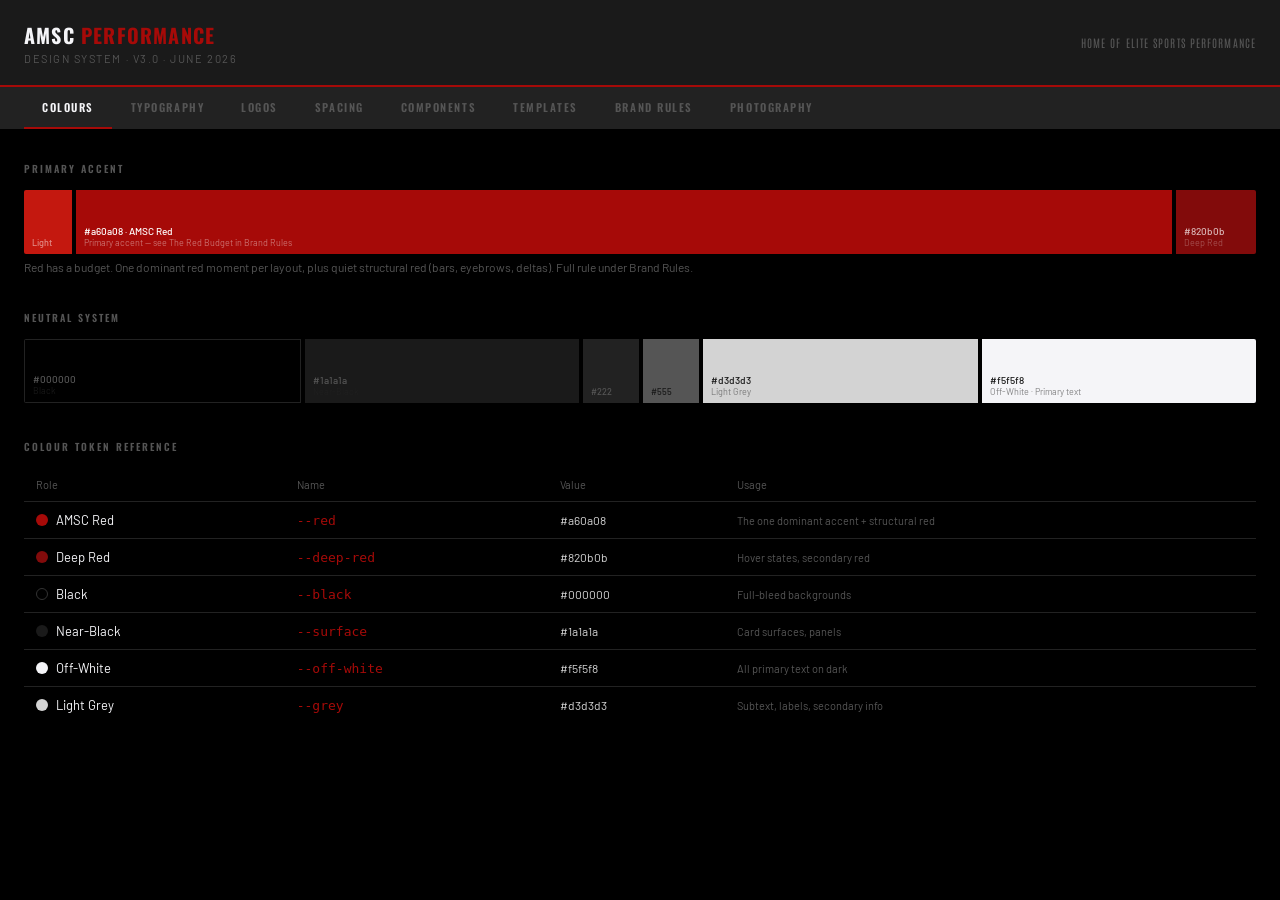
==== commit 3035274b: "Upgrade all supporting files to v3.0 - index.html: full v3 rewrite — new Logos tab, Red Budget, Sign" ====
--- a/index.html
+++ b/index.html
@@ -3,63 +3,52 @@
 <head>
 <meta charset="UTF-8">
 <meta name="viewport" content="width=device-width, initial-scale=1.0">
-<title>AMSC Performance — Design System v2.0</title>
-<link href="https://fonts.googleapis.com/css2?family=Oswald:wght@400;500;600;700&family=Antonio:wght@400;500;700&family=Barlow:ital,wght@0,300;0,400;0,500;0,600;0,700;1,400&display=swap" rel="stylesheet">
+<title>AMSC Performance — Design System v3.0</title>
+<link href="https://fonts.googleapis.com/css2?family=Oswald:wght@400;600;700&family=Antonio:wght@400;500;700&family=Barlow:wght@400;500&display=swap" rel="stylesheet">
 <style>
 *{box-sizing:border-box;margin:0;padding:0}
+.sr-only{position:absolute;width:1px;height:1px;padding:0;margin:-1px;overflow:hidden;clip:rect(0,0,0,0);white-space:nowrap;border:0}
 :root{
   --red:#a60a08;--deep-red:#820b0b;
   --black:#000;--surface:#1a1a1a;
   --off-white:#f5f5f8;--grey:#d3d3d3;
   --muted:#555;--divider:#222;
 }
-.ds{background:#000;min-height:100vh;color:var(--off-white);font-family:'Barlow',sans-serif}
+.ds{background:#000;min-height:100vh;color:var(--off-white);font-family:'Barlow',sans-serif;padding:0 0 48px}
 .ds-header{background:var(--surface);border-bottom:2px solid var(--red);padding:20px 24px;display:flex;align-items:center;gap:16px}
 .ds-wordmark{font-family:'Oswald',sans-serif;font-weight:700;font-size:20px;letter-spacing:.06em;color:var(--off-white)}
 .ds-wordmark span{color:var(--red)}
 .ds-sub{font-family:'Barlow',sans-serif;font-size:11px;color:var(--muted);letter-spacing:.14em;text-transform:uppercase;margin-top:2px}
 .ds-nav{display:flex;gap:1px;padding:0 24px;background:var(--divider);border-bottom:1px solid var(--divider);flex-wrap:wrap}
-.ds-tab{font-family:'Oswald',sans-serif;font-weight:600;font-size:11px;letter-spacing:.14em;text-transform:uppercase;padding:12px 16px;cursor:pointer;border:none;background:transparent;color:var(--muted);border-bottom:2px solid transparent;margin-bottom:-1px;transition:all .15s}
+.ds-tab{font-family:'Oswald',sans-serif;font-weight:600;font-size:11px;letter-spacing:.14em;text-transform:uppercase;padding:12px 18px;cursor:pointer;border:none;background:transparent;color:var(--muted);border-bottom:2px solid transparent;margin-bottom:-1px;transition:all .15s}
 .ds-tab.on{color:var(--off-white);border-bottom-color:var(--red)}
 .ds-tab:hover:not(.on){color:var(--grey)}
 .ds-body{padding:32px 24px}
 .ds-section{display:none}.ds-section.on{display:block}
 .label{font-family:'Oswald',sans-serif;font-weight:600;font-size:10px;letter-spacing:.2em;text-transform:uppercase;color:var(--muted);margin-bottom:14px}
-.group{margin-bottom:40px}
-.rule{border:none;border-top:0.5px solid var(--divider);margin:32px 0}
-
-/* Colour swatches */
+.group{margin-bottom:36px}
+.rule{border:none;border-top:0.5px solid var(--divider);margin:28px 0}
 .swatch-row{display:flex;gap:4px;height:64px;border-radius:2px;overflow:hidden;margin-bottom:6px}
 .sw{flex:1;display:flex;align-items:flex-end;padding:6px 8px}
 .sw-label{font-family:'Barlow',sans-serif;font-size:10px;font-weight:500}
 .hex{font-family:'Barlow',sans-serif;font-size:9px;opacity:.7}
-
-/* Token table */
 .token-table{width:100%;border-collapse:collapse}
 .token-table tr{border-bottom:0.5px solid var(--divider)}
 .token-table tr:last-child{border-bottom:none}
 .token-table td{padding:10px 12px;font-size:13px;vertical-align:middle}
 .mono{font-family:monospace;font-size:11px;color:var(--red)}
-
-/* Typography */
 .type-row{padding:16px 0;border-bottom:0.5px solid var(--divider)}
 .type-row:last-child{border-bottom:none}
 .type-meta{font-family:monospace;font-size:10px;color:var(--muted);margin-top:5px}
-
-/* Spacing */
 .sp-row{display:flex;align-items:center;gap:16px;padding:8px 0;border-bottom:0.5px solid var(--divider)}
 .sp-row:last-child{border-bottom:none}
 .sp-name{font-family:monospace;font-size:11px;color:var(--muted);min-width:32px}
 .sp-bar{background:var(--red);height:14px;border-radius:1px;opacity:.85}
 .sp-val{font-family:'Antonio',sans-serif;font-size:13px;color:var(--grey);min-width:40px}
-
-/* Component grid */
 .comp-grid{display:grid;grid-template-columns:repeat(auto-fit,minmax(220px,1fr));gap:1px;background:var(--divider);margin-bottom:1px}
 .comp-card{background:var(--surface);padding:20px}
 .comp-title{font-family:'Oswald',sans-serif;font-weight:600;font-size:9px;letter-spacing:.2em;text-transform:uppercase;color:var(--muted);margin-bottom:16px}
-
-/* Components */
-.eyebrow{display:inline-flex;align-items:center;gap:6px;padding:3px 10px;background:var(--red);font-family:'Oswald',sans-serif;font-weight:600;font-size:10px;letter-spacing:.18em;text-transform:uppercase;color:#fff;border-radius:2px}
+.eyebrow{display:inline-flex;align-items:center;gap:6px;padding:3px 10px;background:var(--red);font-family:'Oswald',sans-serif;font-weight:600;font-size:10px;letter-spacing:.18em;text-transform:uppercase;color:#fff;border-radius:1px}
 .eyebrow-ghost{border:0.5px solid var(--red);background:transparent;color:var(--red)}
 .metric-large{font-family:'Antonio',sans-serif;font-weight:700;font-size:48px;color:var(--off-white);line-height:1}
 .metric-label{font-family:'Barlow',sans-serif;font-size:10px;letter-spacing:.14em;text-transform:uppercase;color:var(--muted);margin-top:4px}
@@ -70,26 +59,24 @@
 .stat-num{font-family:'Antonio',sans-serif;font-weight:700;font-size:22px;color:var(--off-white);line-height:1}
 .stat-num.accent{color:var(--red)}
 .stat-lbl{font-family:'Barlow',sans-serif;font-size:9px;letter-spacing:.14em;text-transform:uppercase;color:var(--muted);margin-top:3px}
-.btn-primary{display:inline-flex;align-items:center;gap:8px;padding:10px 20px;background:var(--red);color:#fff;font-family:'Oswald',sans-serif;font-weight:600;font-size:12px;letter-spacing:.14em;text-transform:uppercase;border:none;cursor:pointer;border-radius:2px;transition:background .15s}
+.btn-primary{display:inline-flex;align-items:center;gap:8px;padding:10px 20px;background:var(--red);color:#fff;font-family:'Oswald',sans-serif;font-weight:600;font-size:12px;letter-spacing:.14em;text-transform:uppercase;border:none;cursor:pointer;border-radius:1px;transition:background .15s}
 .btn-primary:hover{background:var(--deep-red)}
 .btn-ghost{background:transparent;border:0.5px solid var(--off-white);color:var(--off-white)}
 .btn-ghost:hover{background:rgba(245,245,248,.06)}
 .divider-red{height:2px;background:var(--red);margin:16px 0}
 .divider-thin{height:0.5px;background:var(--divider);margin:12px 0}
-.quote-block{border-left:3px solid var(--red);padding-left:14px;margin:8px 0}
-.quote-block p{font-family:'Barlow',sans-serif;font-size:13px;color:var(--grey);line-height:1.7;font-style:italic}
-.quote-block .attr{font-family:'Barlow',sans-serif;font-size:10px;letter-spacing:.1em;text-transform:uppercase;color:var(--muted);margin-top:6px}
-
-/* Template / layout helpers */
-.tpl-frame{background:var(--surface);border:0.5px solid var(--divider);position:relative;overflow:hidden}
-.photo-placeholder{background:linear-gradient(160deg,#0d0d0d 0%,#1a1a1a 100%);display:flex;align-items:center;justify-content:center}
-.photo-label{font-family:'Barlow',sans-serif;font-size:9px;color:var(--muted);letter-spacing:.1em;text-transform:uppercase;text-align:center;line-height:1.6}
+.rule-red{border-left:3px solid var(--red);padding-left:14px;margin:8px 0}
+.rule-red p{font-family:'Barlow',sans-serif;font-size:13px;color:var(--grey);line-height:1.7;font-style:italic}
+.rule-red .attr{font-family:'Barlow',sans-serif;font-size:10px;letter-spacing:.1em;text-transform:uppercase;color:var(--muted);margin-top:6px}
+.tpl-frame{background:var(--surface);border:0.5px solid var(--divider);position:relative}
+.tpl-photo{width:100%;background:#111;display:flex;align-items:center;justify-content:center;overflow:hidden;position:relative}
+.tpl-photo-inner{width:100%;height:100%;background:linear-gradient(160deg,#111 0%,#1e1e1e 100%);display:flex;align-items:center;justify-content:center}
+.photo-label{font-family:'Barlow',sans-serif;font-size:10px;color:var(--muted);letter-spacing:.1em;text-transform:uppercase;text-align:center}
 .tpl-overlay{position:absolute;bottom:0;left:0;right:0;height:55%;background:linear-gradient(to top,rgba(0,0,0,.95) 0%,transparent 100%)}
+.tpl-content{padding:14px}
 .grid2{display:grid;grid-template-columns:1fr 1fr;gap:1px;background:var(--divider)}
 .grid3{display:grid;grid-template-columns:1fr 1fr 1fr;gap:1px;background:var(--divider)}
 .grid-cell{background:var(--surface);padding:14px}
-
-/* Brand rules */
 .brand-rule-row{display:flex;align-items:flex-start;gap:14px;padding:12px 0;border-bottom:0.5px solid var(--divider)}
 .brand-rule-row:last-child{border-bottom:none}
 .brand-dot{width:6px;height:6px;border-radius:50%;background:var(--red);margin-top:5px;flex-shrink:0}
@@ -99,108 +86,96 @@
 .do-box{background:var(--surface);padding:16px}
 .do-head{font-family:'Oswald',sans-serif;font-weight:600;font-size:9px;letter-spacing:.2em;text-transform:uppercase;margin-bottom:10px}
 .do-head.do{color:#3a8c5c}.do-head.dont{color:var(--red)}
-
-/* Caption block */
-.caption-block{background:#0a0a0a;border:0.5px solid var(--divider);padding:16px 18px;border-radius:2px;margin-bottom:8px}
-.caption-line{font-family:'Barlow',sans-serif;font-size:13px;color:var(--grey);line-height:1.8}
-.caption-line strong{color:var(--off-white);font-weight:600}
-
-/* Photo mode cards */
-.photo-mode{background:var(--surface);border:0.5px solid var(--divider);padding:18px;margin-bottom:8px}
-.photo-mode-name{font-family:'Oswald',sans-serif;font-weight:700;font-size:14px;letter-spacing:.1em;text-transform:uppercase;color:var(--red);margin-bottom:6px}
-.photo-mode-desc{font-family:'Barlow',sans-serif;font-size:12px;color:var(--grey);line-height:1.6}
-
-/* Authority sequence */
-.auth-row{display:flex;align-items:center;gap:14px;padding:10px 14px;background:var(--surface);margin-bottom:1px}
-.auth-num{font-family:'Antonio',sans-serif;font-size:16px;color:var(--red);min-width:28px}
-.auth-text{font-family:'Barlow',sans-serif;font-size:13px;color:var(--off-white)}
-
-/* Social template mock */
-.social-mock{background:var(--black);border:0.5px solid var(--divider);position:relative;overflow:hidden}
-.social-label{font-family:'Oswald',sans-serif;font-weight:600;font-size:8px;letter-spacing:.2em;text-transform:uppercase;color:var(--muted);margin-bottom:10px}
+.budget-card{background:var(--surface);border-left:3px solid var(--red);padding:22px}
+.budget-h{font-family:'Oswald',sans-serif;font-weight:700;font-size:20px;text-transform:uppercase;color:var(--off-white);margin-bottom:6px}
+.budget-sub{font-family:'Barlow',sans-serif;font-size:13px;color:var(--grey);line-height:1.7}
+.chip{display:inline-block;font-family:'Oswald',sans-serif;font-weight:600;font-size:10px;letter-spacing:.14em;text-transform:uppercase;padding:4px 10px;border-radius:1px;margin:3px 4px 3px 0}
+.chip.dom{background:var(--red);color:#fff}
+.chip.struct{background:transparent;border:0.5px solid var(--muted);color:var(--grey)}
+.hl{background:var(--red);color:#fff;padding:0 8px}
+.logo-stage{display:flex;gap:1px;background:var(--divider);flex-wrap:wrap}
+.logo-cell{background:var(--surface);padding:28px;display:flex;flex-direction:column;align-items:center;justify-content:center;gap:14px;flex:1;min-width:200px}
+.logo-cell.onred{background:var(--red)}
+.logo-cell img{max-width:100%;height:auto;display:block}
+.logo-cap{font-family:'Barlow',sans-serif;font-size:10px;letter-spacing:.12em;text-transform:uppercase;color:var(--muted)}
+.logo-cell.onred .logo-cap{color:rgba(255,255,255,.7)}
+.logo-slot{width:100%;min-height:90px;display:flex;align-items:center;justify-content:center;border:0.5px dashed var(--muted);border-radius:2px;background:repeating-linear-gradient(45deg,transparent,transparent 8px,rgba(255,255,255,.02) 8px,rgba(255,255,255,.02) 16px)}
+.logo-slot span{font-family:'Oswald',sans-serif;font-weight:600;font-size:11px;letter-spacing:.16em;text-transform:uppercase;color:var(--muted)}
+.logo-slot.onred{border-color:rgba(255,255,255,.5)}
+.logo-slot.onred span{color:rgba(255,255,255,.85)}
 </style>
 </head>
-<body>
+<body style="margin:0;padding:0;background:#000">
+
+<h2 class="sr-only">AMSC Performance Design System — colours, typography, spacing, components, logos, and brand rules</h2>
+
 <div class="ds">
-
-<!-- HEADER -->
 <div class="ds-header">
   <div>
     <div class="ds-wordmark">AMSC <span>PERFORMANCE</span></div>
-    <div class="ds-sub">Design System · v2.0 · April 2026</div>
-  </div>
-  <div style="margin-left:auto;font-family:'Antonio',sans-serif;font-size:11px;color:var(--muted);letter-spacing:.1em">HOME TO ELITE SPORTS PERFORMANCE</div>
-</div>
-
-<!-- NAV -->
+    <div class="ds-sub">Design System · v3.0 · June 2026</div>
+  </div>
+  <div style="margin-left:auto;font-family:'Antonio',sans-serif;font-size:11px;color:var(--muted);letter-spacing:.1em">HOME OF ELITE SPORTS PERFORMANCE</div>
+</div>
+
 <div class="ds-nav">
-  <button class="ds-tab on"    onclick="show('colours',this)">Colours</button>
-  <button class="ds-tab"       onclick="show('type',this)">Typography</button>
-  <button class="ds-tab"       onclick="show('spacing',this)">Spacing</button>
-  <button class="ds-tab"       onclick="show('components',this)">Components</button>
-  <button class="ds-tab"       onclick="show('templates',this)">Social Templates</button>
-  <button class="ds-tab"       onclick="show('captions',this)">Captions</button>
-  <button class="ds-tab"       onclick="show('photography',this)">Photography</button>
-  <button class="ds-tab"       onclick="show('rules',this)">Brand Rules</button>
+  <button class="ds-tab on" onclick="show('colours',this)">Colours</button>
+  <button class="ds-tab" onclick="show('type',this)">Typography</button>
+  <button class="ds-tab" onclick="show('logos',this)">Logos</button>
+  <button class="ds-tab" onclick="show('spacing',this)">Spacing</button>
+  <button class="ds-tab" onclick="show('components',this)">Components</button>
+  <button class="ds-tab" onclick="show('templates',this)">Templates</button>
+  <button class="ds-tab" onclick="show('rules',this)">Brand Rules</button>
+  <button class="ds-tab" onclick="show('photo',this)">Photography</button>
 </div>
 
 <div class="ds-body">
 
-<!-- ══════════════════════════════════════════════════════════
-     COLOURS
-════════════════════════════════════════════════════════════ -->
+<!-- COLOURS -->
 <div id="colours" class="ds-section on">
   <div class="group">
     <div class="label">Primary Accent</div>
     <div class="swatch-row">
       <div class="sw" style="background:#c4180f;flex:none;width:48px"><span class="sw-label" style="color:rgba(255,255,255,.5);font-size:9px">Light</span></div>
-      <div class="sw" style="background:var(--red);flex:2"><span><div class="sw-label" style="color:#fff">#a60a08 · AMSC Red</div><div class="hex" style="color:rgba(255,255,255,.6)">Primary accent — surgical, not decorative</div></span></div>
-      <div class="sw" style="background:var(--deep-red);flex:none;width:80px"><span><div class="sw-label" style="color:rgba(255,255,255,.7);font-size:10px">#820b0b</div><div class="hex" style="color:rgba(255,255,255,.4)">Deep Red · Hover</div></span></div>
-    </div>
-    <div style="font-family:'Barlow',sans-serif;font-size:12px;color:var(--muted)">Red is an accent. It appears once per layout — on the single most important element.</div>
+      <div class="sw" style="background:var(--red);flex:2"><span><div class="sw-label" style="color:#fff">#a60a08 · AMSC Red</div><div class="hex" style="color:rgba(255,255,255,.6)">Primary accent — see The Red Budget in Brand Rules</div></span></div>
+      <div class="sw" style="background:var(--deep-red);flex:none;width:80px"><span><div class="sw-label" style="color:rgba(255,255,255,.7);font-size:10px">#820b0b</div><div class="hex" style="color:rgba(255,255,255,.4)">Deep Red</div></span></div>
+    </div>
+    <div style="font-family:'Barlow',sans-serif;font-size:12px;color:var(--muted)">Red has a budget. One dominant red moment per layout, plus quiet structural red (bars, eyebrows, deltas). Full rule under Brand Rules.</div>
   </div>
 
   <div class="group">
     <div class="label">Neutral System</div>
     <div class="swatch-row">
       <div class="sw" style="background:var(--black);flex:1;border:0.5px solid var(--divider)"><span><div class="sw-label" style="color:var(--muted)">#000000</div><div class="hex" style="color:var(--divider)">Black</div></span></div>
-      <div class="sw" style="background:var(--surface);flex:1"><span><div class="sw-label" style="color:var(--muted)">#1a1a1a</div><div class="hex" style="color:var(--divider)">Surface</div></span></div>
+      <div class="sw" style="background:var(--surface);flex:1"><span><div class="sw-label" style="color:var(--muted)">#1a1a1a</div><div class="hex" style="color:var(--divider)">Near-Black</div></span></div>
       <div class="sw" style="background:var(--divider);flex:none;width:56px"><span><div class="sw-label" style="color:var(--muted);font-size:9px">#222</div></span></div>
       <div class="sw" style="background:var(--muted);flex:none;width:56px"><span><div class="sw-label" style="color:var(--surface);font-size:9px">#555</div></span></div>
       <div class="sw" style="background:var(--grey);flex:1"><span><div class="sw-label" style="color:var(--surface)">#d3d3d3</div><div class="hex" style="color:var(--muted)">Light Grey</div></span></div>
-      <div class="sw" style="background:var(--off-white);flex:1"><span><div class="sw-label" style="color:var(--surface)">#f5f5f8</div><div class="hex" style="color:var(--muted)">Off-White · Text</div></span></div>
+      <div class="sw" style="background:var(--off-white);flex:1"><span><div class="sw-label" style="color:var(--surface)">#f5f5f8</div><div class="hex" style="color:var(--muted)">Off-White · Primary text</div></span></div>
     </div>
   </div>
 
   <div class="group">
     <div class="label">Colour Token Reference</div>
     <table class="token-table">
-      <tr><td style="color:var(--muted);font-size:11px">Role</td><td style="color:var(--muted);font-size:11px">CSS Variable</td><td style="color:var(--muted);font-size:11px">Hex</td><td style="color:var(--muted);font-size:11px">Usage</td></tr>
-      <tr><td><div style="display:flex;align-items:center;gap:8px"><div style="width:12px;height:12px;background:var(--red);border-radius:50%"></div><span style="font-size:13px;color:var(--off-white)">AMSC Red</span></div></td><td class="mono">--amsc-red</td><td style="font-size:12px;color:var(--grey)">#a60a08</td><td style="font-size:11px;color:var(--muted)">CTAs, eyebrows, the one accent per layout</td></tr>
-      <tr><td><div style="display:flex;align-items:center;gap:8px"><div style="width:12px;height:12px;background:var(--deep-red);border-radius:50%"></div><span style="font-size:13px;color:var(--off-white)">Deep Red</span></div></td><td class="mono">--amsc-deep-red</td><td style="font-size:12px;color:var(--grey)">#820b0b</td><td style="font-size:11px;color:var(--muted)">Hover states, secondary red</td></tr>
-      <tr><td><div style="display:flex;align-items:center;gap:8px"><div style="width:12px;height:12px;background:#000;border:0.5px solid #333;border-radius:50%"></div><span style="font-size:13px;color:var(--off-white)">Black</span></div></td><td class="mono">--amsc-black</td><td style="font-size:12px;color:var(--grey)">#000000</td><td style="font-size:11px;color:var(--muted)">Full-bleed backgrounds</td></tr>
-      <tr><td><div style="display:flex;align-items:center;gap:8px"><div style="width:12px;height:12px;background:var(--surface);border-radius:50%"></div><span style="font-size:13px;color:var(--off-white)">Surface</span></div></td><td class="mono">--amsc-surface</td><td style="font-size:12px;color:var(--grey)">#1a1a1a</td><td style="font-size:11px;color:var(--muted)">Card surfaces, panels</td></tr>
-      <tr><td><div style="display:flex;align-items:center;gap:8px"><div style="width:12px;height:12px;background:var(--divider);border-radius:50%"></div><span style="font-size:13px;color:var(--off-white)">Divider</span></div></td><td class="mono">--amsc-divider</td><td style="font-size:12px;color:var(--grey)">#222222</td><td style="font-size:11px;color:var(--muted)">Borders, separators, grid lines</td></tr>
-      <tr><td><div style="display:flex;align-items:center;gap:8px"><div style="width:12px;height:12px;background:var(--muted);border-radius:50%"></div><span style="font-size:13px;color:var(--off-white)">Muted</span></div></td><td class="mono">--amsc-muted</td><td style="font-size:12px;color:var(--grey)">#555555</td><td style="font-size:11px;color:var(--muted)">Tertiary labels, disabled</td></tr>
-      <tr><td><div style="display:flex;align-items:center;gap:8px"><div style="width:12px;height:12px;background:var(--grey);border-radius:50%"></div><span style="font-size:13px;color:var(--off-white)">Light Grey</span></div></td><td class="mono">--amsc-grey</td><td style="font-size:12px;color:var(--grey)">#d3d3d3</td><td style="font-size:11px;color:var(--muted)">Subtext, labels, secondary info</td></tr>
-      <tr><td><div style="display:flex;align-items:center;gap:8px"><div style="width:12px;height:12px;background:var(--off-white);border-radius:50%"></div><span style="font-size:13px;color:var(--off-white)">Off-White</span></div></td><td class="mono">--amsc-off-white</td><td style="font-size:12px;color:var(--grey)">#f5f5f8</td><td style="font-size:11px;color:var(--muted)">All primary text on dark</td></tr>
+      <tr><td style="color:var(--muted);font-size:11px">Role</td><td style="color:var(--muted);font-size:11px">Name</td><td style="color:var(--muted);font-size:11px">Value</td><td style="color:var(--muted);font-size:11px">Usage</td></tr>
+      <tr><td><div style="display:flex;align-items:center;gap:8px"><div style="width:12px;height:12px;background:var(--red);border-radius:50%"></div><span style="font-size:13px;color:var(--off-white)">AMSC Red</span></div></td><td class="mono">--red</td><td style="font-size:12px;color:var(--grey)">#a60a08</td><td style="font-size:11px;color:var(--muted)">The one dominant accent + structural red</td></tr>
+      <tr><td><div style="display:flex;align-items:center;gap:8px"><div style="width:12px;height:12px;background:var(--deep-red);border-radius:50%"></div><span style="font-size:13px;color:var(--off-white)">Deep Red</span></div></td><td class="mono">--deep-red</td><td style="font-size:12px;color:var(--grey)">#820b0b</td><td style="font-size:11px;color:var(--muted)">Hover states, secondary red</td></tr>
+      <tr><td><div style="display:flex;align-items:center;gap:8px"><div style="width:12px;height:12px;background:#000;border:0.5px solid #333;border-radius:50%"></div><span style="font-size:13px;color:var(--off-white)">Black</span></div></td><td class="mono">--black</td><td style="font-size:12px;color:var(--grey)">#000000</td><td style="font-size:11px;color:var(--muted)">Full-bleed backgrounds</td></tr>
+      <tr><td><div style="display:flex;align-items:center;gap:8px"><div style="width:12px;height:12px;background:var(--surface);border-radius:50%"></div><span style="font-size:13px;color:var(--off-white)">Near-Black</span></div></td><td class="mono">--surface</td><td style="font-size:12px;color:var(--grey)">#1a1a1a</td><td style="font-size:11px;color:var(--muted)">Card surfaces, panels</td></tr>
+      <tr><td><div style="display:flex;align-items:center;gap:8px"><div style="width:12px;height:12px;background:var(--off-white);border-radius:50%"></div><span style="font-size:13px;color:var(--off-white)">Off-White</span></div></td><td class="mono">--off-white</td><td style="font-size:12px;color:var(--grey)">#f5f5f8</td><td style="font-size:11px;color:var(--muted)">All primary text on dark</td></tr>
+      <tr><td><div style="display:flex;align-items:center;gap:8px"><div style="width:12px;height:12px;background:var(--grey);border-radius:50%"></div><span style="font-size:13px;color:var(--off-white)">Light Grey</span></div></td><td class="mono">--grey</td><td style="font-size:12px;color:var(--grey)">#d3d3d3</td><td style="font-size:11px;color:var(--muted)">Subtext, labels, secondary info</td></tr>
     </table>
-    <div style="margin-top:14px;padding:12px 14px;background:var(--surface);border-left:3px solid var(--red)">
-      <div style="font-family:'Barlow',sans-serif;font-size:12px;color:var(--grey);line-height:1.6">No other colours are permitted. Do not introduce gold, green, blue, or partner brand colours into AMSC-primary layouts. The palette is complete as listed.</div>
-    </div>
-  </div>
-</div>
-
-<!-- ══════════════════════════════════════════════════════════
-     TYPOGRAPHY
-════════════════════════════════════════════════════════════ -->
+  </div>
+</div>
+
+<!-- TYPOGRAPHY -->
 <div id="type" class="ds-section">
   <div class="group">
     <div class="label">Font 1 — Oswald · Authority</div>
-    <div style="font-family:'Barlow',sans-serif;font-size:12px;color:var(--muted);margin-bottom:16px;line-height:1.6">Commands. Structures. Establishes hierarchy. Use for: all headlines, section headings, eyebrow labels, navigation, slide titles, category tags. Always uppercase.</div>
     <div class="type-row">
       <div style="font-family:'Oswald',sans-serif;font-weight:700;font-size:52px;text-transform:uppercase;color:var(--off-white);line-height:.95">DISPLAY</div>
-      <div class="type-meta">Oswald 700 · 48–96px · Uppercase · line-height .95 · Headlines, cover type</div>
+      <div class="type-meta">Oswald 700 · 48–96px · Uppercase · line-height .95 · Use: headlines, cover type</div>
     </div>
     <div class="type-row">
       <div style="font-family:'Oswald',sans-serif;font-weight:700;font-size:36px;text-transform:uppercase;color:var(--off-white)">ATHLETE SPOTLIGHT</div>
@@ -220,7 +195,6 @@
 
   <div class="group">
     <div class="label">Font 2 — Antonio · Data & Editorial</div>
-    <div style="font-family:'Barlow',sans-serif;font-size:12px;color:var(--muted);margin-bottom:16px;line-height:1.6">Presents. Clarifies. Makes numbers land. Use for: all metric numbers, combine scores, performance data, stat callouts, delta indicators. Numbers lead always.</div>
     <div class="type-row">
       <div style="display:flex;align-items:baseline;gap:4px">
         <span style="font-family:'Antonio',sans-serif;font-weight:700;font-size:52px;color:var(--red);line-height:1">10.3</span>
@@ -245,7 +219,6 @@
 
   <div class="group">
     <div class="label">Font 3 — Barlow · Support</div>
-    <div style="font-family:'Barlow',sans-serif;font-size:12px;color:var(--muted);margin-bottom:16px;line-height:1.6">Explains. Contextualises. Reads. Use for: all body copy, captions, quotes, athlete descriptions, supporting text, footnotes. Always sentence case.</div>
     <div class="type-row">
       <div style="font-family:'Barlow',sans-serif;font-weight:400;font-size:15px;color:var(--grey);line-height:1.7;max-width:520px">The work started months before that time appeared on the board. Every block start, every drill, every session logged — it compounds. That 10.3 is not a moment. It is a body of work.</div>
       <div class="type-meta">Barlow 400 · Body · 12–16px · Sentence case · line-height 1.7</div>
@@ -255,39 +228,63 @@
       <div class="type-meta">Barlow 400 · Caption · 9–11px · Uppercase · Tracking .12–.16em</div>
     </div>
   </div>
-
-  <hr class="rule">
-
-  <div class="group">
-    <div class="label">Type System Rules</div>
-    <div class="do-dont" style="border:0.5px solid var(--divider)">
-      <div class="do-box">
-        <div class="do-head do">Always</div>
-        <div style="font-family:'Barlow',sans-serif;font-size:12px;color:var(--grey);line-height:1.8">
-          Oswald headlines in uppercase only<br>
-          Barlow body in sentence case only<br>
-          Antonio for every number/metric<br>
-          Line-height .95 on display type<br>
-          Tracking .18em+ on eyebrow labels
-        </div>
-      </div>
-      <div class="do-box" style="border-left:0.5px solid var(--divider)">
-        <div class="do-head dont">Never</div>
-        <div style="font-family:'Barlow',sans-serif;font-size:12px;color:var(--grey);line-height:1.8">
-          A fourth typeface in any layout<br>
-          Oswald for body copy<br>
-          Antonio for headlines<br>
-          All-caps on Barlow body text<br>
-          Decorative, script, or novelty fonts
-        </div>
-      </div>
-    </div>
-  </div>
-</div>
-
-<!-- ══════════════════════════════════════════════════════════
-     SPACING
-════════════════════════════════════════════════════════════ -->
+</div>
+
+<!-- LOGOS -->
+<div id="logos" class="ds-section">
+  <div class="group">
+    <div class="label">Primary Marks — Asset Slots</div>
+    <div style="font-family:'Barlow',sans-serif;font-size:12px;color:var(--muted);line-height:1.6;margin-bottom:14px">Logo files are uploaded directly into Claude Design as brand assets — they are not embedded here. The slots below define which version goes where.</div>
+    <div class="logo-stage">
+      <div class="logo-cell">
+        <div class="logo-slot"><span>WORDMARK · RED</span></div>
+        <div class="logo-cap">Wordmark · Red · on dark — Logo-02.png</div>
+      </div>
+      <div class="logo-cell">
+        <div class="logo-slot" style="max-width:120px"><span>ICON · RED</span></div>
+        <div class="logo-cap">C-Stopwatch Icon · Red · on dark — Logo-14.png</div>
+      </div>
+    </div>
+    <div class="logo-stage" style="margin-top:1px">
+      <div class="logo-cell onred">
+        <div class="logo-slot onred"><span>WORDMARK · WHITE</span></div>
+        <div class="logo-cap">Wordmark · Off-White · on red / busy photo</div>
+      </div>
+      <div class="logo-cell onred">
+        <div class="logo-slot onred" style="max-width:120px"><span>ICON · WHITE</span></div>
+        <div class="logo-cap">C-Stopwatch Icon · Off-White · on red / busy photo</div>
+      </div>
+    </div>
+  </div>
+
+  <hr class="rule">
+
+  <div class="group">
+    <div class="label">Logo Usage Rules</div>
+    <div class="brand-rule-row"><div class="brand-dot"></div><div class="brand-rule-text"><strong style="color:var(--off-white)">Two marks only.</strong> The full wordmark (AMSC PERFORMANCE) is primary. The C-stopwatch icon is the standalone symbol — use it as a watermark, app/profile mark, or where the full wordmark won't fit.</div></div>
+    <div class="brand-rule-row"><div class="brand-dot"></div><div class="brand-rule-text"><strong style="color:var(--off-white)">Colour is locked to two versions.</strong> Red (#a60a08) on dark backgrounds. Off-white (#f5f5f8) on red bars or busy photography. Never any other colour. Never a gradient.</div></div>
+    <div class="brand-rule-row"><div class="brand-dot"></div><div class="brand-rule-text"><strong style="color:var(--off-white)">Clear space.</strong> Keep clear space around the wordmark equal to the height of the "C" icon. Nothing — text, photo edges, other logos — intrudes into that zone.</div></div>
+    <div class="brand-rule-row"><div class="brand-dot"></div><div class="brand-rule-text"><strong style="color:var(--off-white)">Minimum size.</strong> Wordmark never below 90px wide on screen. Social: logo width ≈ 15–20% of canvas max. Presentations: 10–15% of slide width. Icon never below 24px.</div></div>
+    <div class="brand-rule-row"><div class="brand-dot grey"></div><div class="brand-rule-text">Never stretch, rotate, recolour outside the two approved versions, add effects (shadow/glow/bevel), or place the red mark on a red or mid-tone background where contrast fails.</div></div>
+    <div class="brand-rule-row"><div class="brand-dot grey"></div><div class="brand-rule-text">The logo is always the quietest element in athlete content — present, never competing. See the Athlete Protagonist rule.</div></div>
+  </div>
+
+  <hr class="rule">
+
+  <div class="group">
+    <div class="label">Icon as Watermark</div>
+    <div style="background:var(--surface);padding:20px;display:flex;align-items:center;gap:24px;flex-wrap:wrap">
+      <div style="position:relative;width:200px;height:120px;background:#000;border:0.5px solid var(--divider);overflow:hidden;flex-shrink:0">
+        <div style="position:absolute;right:-10px;top:50%;transform:translateY(-50%);font-family:'Oswald',sans-serif;font-weight:700;font-size:90px;color:var(--off-white);opacity:0.06;line-height:1">C</div>
+        <div style="position:absolute;left:14px;top:14px;font-family:'Oswald',sans-serif;font-weight:600;font-size:9px;letter-spacing:.18em;color:var(--red)">THE SOLUTION</div>
+        <div style="position:absolute;left:14px;top:32px;font-family:'Oswald',sans-serif;font-weight:700;font-size:15px;color:var(--off-white);line-height:1.05">BUILT AROUND<br>YOUR SQUAD.</div>
+      </div>
+      <div style="font-family:'Barlow',sans-serif;font-size:12px;color:var(--muted);line-height:1.7;max-width:340px">The C-stopwatch icon may sit large and faded in the background of brand frames — opacity 4–8%, bleeding off an edge, never overlapping the focal text. One watermark per layout. It adds institutional weight without spending the red budget. <span style="color:var(--grey)">(Placeholder glyph shown — drop the real icon asset into Claude Design.)</span></div>
+    </div>
+  </div>
+</div>
+
+<!-- SPACING -->
 <div id="spacing" class="ds-section">
   <div class="group">
     <div class="label">8px Base Grid</div>
@@ -300,57 +297,48 @@
     <div class="sp-row"><span class="sp-name">64</span><div class="sp-bar" style="width:64px"></div><span class="sp-val">64px</span><span style="font-family:'Barlow',sans-serif;font-size:11px;color:var(--muted)">Between layout zones</span></div>
     <div class="sp-row"><span class="sp-name">96</span><div class="sp-bar" style="width:96px"></div><span class="sp-val">96px</span><span style="font-family:'Barlow',sans-serif;font-size:11px;color:var(--muted)">Hero sections, full-bleed padding</span></div>
   </div>
-
-  <hr class="rule">
-
-  <div class="group">
-    <div class="label">Corner Radius — Structured & Precise</div>
-    <div style="display:flex;gap:20px;align-items:flex-end;flex-wrap:wrap">
-      <div style="text-align:center"><div style="width:56px;height:56px;border:0.5px solid var(--divider);background:var(--surface);border-radius:0"></div><div style="font-size:10px;color:var(--muted);margin-top:6px;font-family:'Barlow',sans-serif">0px<br>Layouts<br>Full-bleed</div></div>
-      <div style="text-align:center"><div style="width:56px;height:56px;border:0.5px solid var(--divider);background:var(--surface);border-radius:2px"></div><div style="font-size:10px;color:var(--muted);margin-top:6px;font-family:'Barlow',sans-serif">2px<br>Tags<br>Eyebrows</div></div>
-      <div style="text-align:center"><div style="width:56px;height:56px;border:0.5px solid var(--divider);background:var(--surface);border-radius:4px"></div><div style="font-size:10px;color:var(--muted);margin-top:6px;font-family:'Barlow',sans-serif">4px<br>UI max<br>Buttons</div></div>
-      <div style="margin-left:16px;font-family:'Barlow',sans-serif;font-size:12px;color:var(--muted);max-width:260px;line-height:1.6">AMSC design is structured and precise. Avoid rounded aesthetics. No rounded-full on any element. Full-bleed elements always radius 0.</div>
-    </div>
-  </div>
-
-  <hr class="rule">
-
+  <hr class="rule">
+  <div class="group">
+    <div class="label">Corner Radius</div>
+    <div style="display:flex;gap:16px;align-items:flex-end">
+      <div style="text-align:center"><div style="width:48px;height:48px;border:0.5px solid var(--divider);background:var(--surface);border-radius:0"></div><div style="font-size:10px;color:var(--muted);margin-top:6px;font-family:'Barlow',sans-serif">0px<br>Layouts</div></div>
+      <div style="text-align:center"><div style="width:48px;height:48px;border:0.5px solid var(--divider);background:var(--surface);border-radius:2px"></div><div style="font-size:10px;color:var(--muted);margin-top:6px;font-family:'Barlow',sans-serif">2px<br>Tags</div></div>
+      <div style="text-align:center"><div style="width:48px;height:48px;border:0.5px solid var(--divider);background:var(--surface);border-radius:4px"></div><div style="font-size:10px;color:var(--muted);margin-top:6px;font-family:'Barlow',sans-serif">4px<br>UI max</div></div>
+      <div style="margin-left:16px;font-family:'Barlow',sans-serif;font-size:12px;color:var(--muted);max-width:260px;line-height:1.6">AMSC design is structured and precise. Avoid rounded aesthetics. Full-bleed elements always have radius 0.</div>
+    </div>
+  </div>
+  <hr class="rule">
   <div class="group">
     <div class="label">Border Weights</div>
     <div style="display:flex;flex-direction:column;gap:12px">
       <div style="display:flex;align-items:center;gap:16px"><div style="width:120px;height:0;border-top:0.5px solid var(--divider)"></div><span style="font-family:monospace;font-size:11px;color:var(--muted)">0.5px · Dividers, cards, separators</span></div>
       <div style="display:flex;align-items:center;gap:16px"><div style="width:120px;height:0;border-top:1px solid var(--grey)"></div><span style="font-family:monospace;font-size:11px;color:var(--muted)">1px · Emphasis borders</span></div>
-      <div style="display:flex;align-items:center;gap:16px"><div style="width:120px;height:0;border-top:2px solid var(--red)"></div><span style="font-family:monospace;font-size:11px;color:var(--muted)">2px red · Accent bar — section break</span></div>
+      <div style="display:flex;align-items:center;gap:16px"><div style="width:120px;height:0;border-top:2px solid var(--red)"></div><span style="font-family:monospace;font-size:11px;color:var(--muted)">2px red · Accent bar (max deliberate red use)</span></div>
       <div style="display:flex;align-items:center;gap:16px"><div style="width:120px;height:0;border-top:4px solid var(--red)"></div><span style="font-family:monospace;font-size:11px;color:var(--muted)">4px red · Cover page / hero bar max</span></div>
     </div>
   </div>
 </div>
 
-<!-- ══════════════════════════════════════════════════════════
-     COMPONENTS
-════════════════════════════════════════════════════════════ -->
+<!-- COMPONENTS -->
 <div id="components" class="ds-section">
-
   <div class="group">
     <div class="label">Eyebrow Labels</div>
     <div class="comp-grid">
       <div class="comp-card"><div class="comp-title">Red Fill · Default</div><span class="eyebrow">Basketball · NBL Africa</span></div>
       <div class="comp-card"><div class="comp-title">Ghost · Secondary</div><span class="eyebrow eyebrow-ghost">Sprint · 100m / 200m</span></div>
-      <div class="comp-card"><div class="comp-title">Bare Text · In-layout</div><span style="font-family:'Oswald',sans-serif;font-weight:600;font-size:11px;letter-spacing:.18em;text-transform:uppercase;color:var(--red)">Force Production</span></div>
-    </div>
-    <div style="font-family:'Barlow',sans-serif;font-size:11px;color:var(--muted);margin-top:8px">Eyebrows are always Oswald 600, always uppercase, always in red. They introduce every section and athlete category.</div>
-  </div>
-
-  <div class="group">
-    <div class="label">Metric Display — Antonio leads</div>
+    </div>
+  </div>
+
+  <div class="group">
+    <div class="label">Metric Display</div>
     <div class="comp-grid">
       <div class="comp-card">
-        <div class="comp-title">Large · Accent (red)</div>
-        <div class="metric-large" style="color:var(--red)">10.3<span style="font-size:22px;color:var(--muted)">s</span></div>
+        <div class="comp-title">Large · Accent</div>
+        <div class="metric-large" style="color:var(--red)">10.3<span style="font-size:24px;color:var(--muted)">s</span></div>
         <div class="metric-label">100m Personal Best</div>
       </div>
       <div class="comp-card">
-        <div class="comp-title">Large · Primary (white)</div>
+        <div class="comp-title">Large · Primary</div>
         <div class="metric-large">91</div>
         <div class="metric-label">Acceleration Score</div>
       </div>
@@ -361,84 +349,64 @@
       </div>
       <div class="comp-card">
         <div class="comp-title">Data Label Row</div>
-        <div style="display:flex;flex-direction:column;gap:7px">
+        <div style="display:flex;flex-direction:column;gap:6px">
           <div style="display:flex;justify-content:space-between;align-items:baseline"><span class="metric-sm" style="font-size:18px">2.87</span><span style="font-family:'Barlow',sans-serif;font-size:9px;letter-spacing:.1em;text-transform:uppercase;color:var(--muted)">10-Yard Split</span></div>
           <div style="display:flex;justify-content:space-between;align-items:baseline"><span class="metric-sm" style="font-size:18px">4.51</span><span style="font-family:'Barlow',sans-serif;font-size:9px;letter-spacing:.1em;text-transform:uppercase;color:var(--muted)">40-Yard Dash</span></div>
           <div style="display:flex;justify-content:space-between;align-items:baseline"><span class="metric-sm" style="font-size:18px;color:var(--red)">+8cm</span><span style="font-family:'Barlow',sans-serif;font-size:9px;letter-spacing:.1em;text-transform:uppercase;color:var(--muted)">Vert Delta</span></div>
         </div>
       </div>
     </div>
-    <div class="do-dont" style="border:0.5px solid var(--divider);margin-top:12px">
-      <div class="do-box">
-        <div class="do-head do">Correct — number leads</div>
-        <div style="font-family:'Antonio',sans-serif;font-weight:700;font-size:28px;color:var(--off-white)">10.3</div>
-        <div style="font-family:'Barlow',sans-serif;font-size:10px;letter-spacing:.12em;text-transform:uppercase;color:var(--muted)">100m PB</div>
-      </div>
-      <div class="do-box" style="border-left:0.5px solid var(--divider)">
-        <div class="do-head dont">Wrong — label leads</div>
-        <div style="font-family:'Barlow',sans-serif;font-size:13px;color:var(--muted)">100m PB: 10.3s</div>
-        <div style="font-family:'Barlow',sans-serif;font-size:11px;color:var(--muted);margin-top:4px;font-style:italic">Number buried after label</div>
-      </div>
-    </div>
-  </div>
-
-  <div class="group">
-    <div class="label">Stat Bar — Max 3 stats</div>
+  </div>
+
+  <div class="group">
+    <div class="label">Stat Bar</div>
     <div class="stat-bar">
       <div class="stat-cell"><div class="stat-num accent">10.3</div><div class="stat-lbl">100m PB</div></div>
       <div class="stat-cell"><div class="stat-num">#7</div><div class="stat-lbl">Kenya Rank</div></div>
       <div class="stat-cell"><div class="stat-num">2026</div><div class="stat-lbl">Season</div></div>
     </div>
-    <div style="font-family:'Barlow',sans-serif;font-size:11px;color:var(--muted);margin-top:8px">Used at bottom of hybrid layouts. Max 3 stats. The single accented number gets red. All others remain off-white.</div>
-  </div>
-
-  <div class="group">
-    <div class="label">Quote Block — Athlete voice always leads</div>
+    <div style="font-family:'Barlow',sans-serif;font-size:11px;color:var(--muted);margin-top:8px">Used at bottom of hybrid layouts. Max 3 stats. The single accented number gets red.</div>
+  </div>
+
+  <div class="group">
+    <div class="label">Quote Block</div>
     <div class="comp-card" style="background:var(--surface);border:0.5px solid var(--divider)">
       <div class="divider-red"></div>
-      <div class="quote-block">
-        <p>"The numbers don't lie. Every session I ran, every rep I lifted — the combine was just the moment it all showed up."</p>
-        <div class="attr">Simani Regau · Sprint · Kenya #7</div>
-      </div>
-    </div>
-    <div style="font-family:'Barlow',sans-serif;font-size:11px;color:var(--muted);margin-top:8px">Use exact quotes only — never paraphrase the athlete. The red 2px bar precedes; the 3px left border marks the quote zone.</div>
-  </div>
-
-  <div class="group">
-    <div class="label">Buttons — One CTA per layout maximum</div>
+      <div class="rule-red"><p>"The numbers don't lie. Every session I ran, every rep I lifted — the combine was just the moment it all showed up."</p><div class="attr">Simani Regau · Sprint · Kenya #7</div></div>
+    </div>
+  </div>
+
+  <div class="group">
+    <div class="label">Buttons</div>
     <div style="display:flex;gap:12px;flex-wrap:wrap">
       <button class="btn-primary">View Report</button>
       <button class="btn-primary btn-ghost">Download PDF</button>
-      <button class="btn-primary" style="background:transparent;border:0.5px solid var(--muted);color:var(--muted);cursor:not-allowed">Disabled</button>
+      <button class="btn-primary" style="background:transparent;border:0.5px solid var(--muted);color:var(--muted);cursor:default">Disabled</button>
     </div>
   </div>
 
   <div class="group">
     <div class="label">Dividers</div>
     <div class="divider-red"></div>
-    <div style="font-family:'Barlow',sans-serif;font-size:11px;color:var(--muted);margin-bottom:14px">2px red · Major section break</div>
+    <div style="font-family:'Barlow',sans-serif;font-size:11px;color:var(--muted);margin-bottom:10px">2px red · Major section break</div>
     <div class="divider-thin"></div>
     <div style="font-family:'Barlow',sans-serif;font-size:11px;color:var(--muted)">0.5px grey · Standard separator</div>
   </div>
 </div>
 
-<!-- ══════════════════════════════════════════════════════════
-     SOCIAL TEMPLATES — ALL 4
-════════════════════════════════════════════════════════════ -->
+<!-- TEMPLATES -->
 <div id="templates" class="ds-section">
-
-  <!-- Template 1 -->
   <div class="group">
     <div class="label">Template 1 — The Result Post · Hybrid Layout</div>
-    <div style="font-family:'Barlow',sans-serif;font-size:12px;color:var(--muted);margin-bottom:16px;line-height:1.6">The athlete achieved something. This is the proof. Photo: Hero mode. Layout: athlete photo dominant (72%) + stat bar (28%).</div>
     <div style="max-width:300px">
       <div class="tpl-frame" style="aspect-ratio:1">
-        <div class="photo-placeholder" style="height:72%;position:relative">
-          <div style="position:absolute;inset:0;background:linear-gradient(160deg,#0d0d0d,#1e1e1e)"></div>
-          <div class="photo-label" style="position:relative;z-index:1">HERO PHOTO<br>Competitive environment<br>High contrast · Dark vignette</div>
+        <div class="tpl-photo" style="height:72%">
+          <div class="tpl-photo-inner">
+            <div class="photo-label">HERO PHOTO<br>Athlete · Competitive environment<br>High contrast · Dark vignette</div>
+          </div>
           <div class="tpl-overlay"></div>
           <div style="position:absolute;top:12px;left:12px"><span style="font-family:'Oswald',sans-serif;font-weight:700;font-size:10px;color:rgba(245,245,248,.4);letter-spacing:.06em">AMSC</span></div>
-          <div style="position:absolute;bottom:14px;left:14px;right:14px;z-index:2">
+          <div style="position:absolute;bottom:14px;left:14px;right:14px">
             <div style="font-family:'Oswald',sans-serif;font-weight:600;font-size:9px;letter-spacing:.18em;text-transform:uppercase;color:var(--red);margin-bottom:4px">Basketball · BAL Africa</div>
             <div style="font-family:'Oswald',sans-serif;font-weight:700;font-size:26px;text-transform:uppercase;color:var(--off-white);line-height:.95">DERRICK<br>OGECHI</div>
             <div style="font-family:'Barlow',sans-serif;font-size:10px;color:var(--grey);margin-top:4px">Nairobi City Thunder · Captain</div>
@@ -451,19 +419,17 @@
         </div>
       </div>
     </div>
-    <div style="font-family:'Barlow',sans-serif;font-size:11px;color:var(--muted);margin-top:10px">Photo 72% · Stat bar 28% · Red on single defining number · Athlete name always larger than logo · AMSC quiet in top corner</div>
-  </div>
-
-  <hr class="rule">
-
-  <!-- Template 2 -->
+    <div style="font-family:'Barlow',sans-serif;font-size:12px;color:var(--muted);margin-top:10px">Photo 72% · Stat bar 28% · Red on single defining number · Athlete name always larger than logo</div>
+  </div>
+
+  <hr class="rule">
+
   <div class="group">
     <div class="label">Template 2 — The Process Post · Split Layout</div>
-    <div style="font-family:'Barlow',sans-serif;font-size:12px;color:var(--muted);margin-bottom:16px;line-height:1.6">The work is ongoing. This is what it looks like. Photo: Documentary mode (real session, unposed). Layout: photo 55% / data panel 45%.</div>
     <div style="max-width:380px">
       <div class="grid2" style="border:0.5px solid var(--divider)">
-        <div class="photo-placeholder" style="min-height:160px">
-          <div class="photo-label">DOCUMENTARY PHOTO<br>Training session<br>Real · Unposed</div>
+        <div style="background:#111;min-height:140px;display:flex;align-items:center;justify-content:center;padding:16px">
+          <div class="photo-label">DOCUMENTARY PHOTO<br>Training environment<br>Real session · Unposed</div>
         </div>
         <div class="grid-cell" style="background:var(--surface)">
           <div style="font-family:'Oswald',sans-serif;font-weight:600;font-size:8px;letter-spacing:.18em;text-transform:uppercase;color:var(--red);margin-bottom:8px">Force Production</div>
@@ -475,297 +441,87 @@
         </div>
       </div>
     </div>
-    <div style="font-family:'Barlow',sans-serif;font-size:11px;color:var(--muted);margin-top:10px">Photo 55% · Data panel 45% · One metric headline · One delta · Documentary mode always</div>
-  </div>
-
-  <hr class="rule">
-
-  <!-- Template 3 -->
-  <div class="group">
-    <div class="label">Template 3 — The Athlete Speaks Post · Sparse Layout</div>
-    <div style="font-family:'Barlow',sans-serif;font-size:12px;color:var(--muted);margin-bottom:16px;line-height:1.6">The athlete owns the claim. AMSC never speaks for them. Use exact quotes only — never paraphrase. Photo: Hero or Documentary. Layout: sparse with quote anchored at bottom.</div>
-    <div style="max-width:300px">
-      <div class="tpl-frame" style="aspect-ratio:1">
-        <div class="photo-placeholder" style="height:100%;position:relative">
-          <div style="position:absolute;inset:0;background:linear-gradient(160deg,#111,#1a1a1a)"></div>
-          <div class="photo-label" style="position:relative;z-index:1">HERO OR DOCUMENTARY<br>Athlete in their environment</div>
-          <div style="position:absolute;top:12px;left:12px;z-index:2"><span style="font-family:'Oswald',sans-serif;font-weight:700;font-size:10px;color:rgba(245,245,248,.4);letter-spacing:.06em">AMSC</span></div>
-          <div style="position:absolute;bottom:0;left:0;right:0;height:65%;background:linear-gradient(to top,rgba(0,0,0,.97) 0%,transparent 100%);z-index:1"></div>
-          <div style="position:absolute;bottom:14px;left:14px;right:14px;z-index:2">
-            <div class="divider-red" style="margin:0 0 10px"></div>
-            <div class="quote-block" style="padding-left:12px">
-              <p style="font-size:11px">"Best condition of my whole professional career. Zero games missed."</p>
-              <div class="attr">Derrick Ogechi · NCT Captain</div>
-            </div>
-            <div style="margin-top:10px;display:flex;align-items:baseline;gap:8px">
-              <span style="font-family:'Antonio',sans-serif;font-weight:700;font-size:20px;color:var(--red)">0</span>
-              <span style="font-family:'Barlow',sans-serif;font-size:9px;letter-spacing:.1em;text-transform:uppercase;color:var(--muted)">Games Missed</span>
-            </div>
-          </div>
-        </div>
-      </div>
-    </div>
-    <div style="font-family:'Barlow',sans-serif;font-size:11px;color:var(--muted);margin-top:10px">Athlete's exact words only · Metric matches the quote · AMSC never adds commentary after the attribution</div>
-  </div>
-
-  <hr class="rule">
-
-  <!-- Template 4 -->
-  <div class="group">
-    <div class="label">Template 4 — The Data Story Post · Dense Layout</div>
-    <div style="font-family:'Barlow',sans-serif;font-size:12px;color:var(--muted);margin-bottom:16px;line-height:1.6">Before and after. The numbers tell the whole story. Photo optional — data is the visual. Use after each AMSC programme cycle.</div>
-    <div style="max-width:320px">
-      <div class="tpl-frame" style="padding:20px">
-        <div style="font-family:'Oswald',sans-serif;font-weight:600;font-size:8px;letter-spacing:.18em;text-transform:uppercase;color:var(--red);margin-bottom:12px">AMSC Combine · 8-Week Cycle</div>
-        <div style="font-family:'Oswald',sans-serif;font-weight:700;font-size:22px;text-transform:uppercase;color:var(--off-white);line-height:1;margin-bottom:4px">Mohammed<br>Bajaber</div>
-        <div style="font-family:'Barlow',sans-serif;font-size:10px;color:var(--grey);margin-bottom:16px">Football · Kenya National Team</div>
-        <div class="divider-thin"></div>
-
-        <!-- Metric row -->
-        <div style="display:flex;align-items:center;justify-content:space-between;padding:12px 0;border-bottom:0.5px solid var(--divider)">
-          <div>
-            <div style="font-family:'Barlow',sans-serif;font-size:9px;letter-spacing:.12em;text-transform:uppercase;color:var(--muted);margin-bottom:4px">Acceleration Score</div>
-            <div style="font-family:'Antonio',sans-serif;font-weight:700;font-size:22px;color:var(--muted)">74</div>
-          </div>
-          <div style="font-family:'Antonio',sans-serif;font-size:20px;color:var(--red)">→</div>
-          <div style="text-align:right">
-            <div style="font-family:'Barlow',sans-serif;font-size:9px;letter-spacing:.12em;text-transform:uppercase;color:var(--muted);margin-bottom:4px">After</div>
-            <div style="font-family:'Antonio',sans-serif;font-weight:700;font-size:22px;color:var(--off-white)">91</div>
-          </div>
-          <div style="font-family:'Antonio',sans-serif;font-size:14px;color:var(--red)">▲ +23%</div>
-        </div>
-
-        <div style="display:flex;align-items:center;justify-content:space-between;padding:12px 0;border-bottom:0.5px solid var(--divider)">
-          <div>
-            <div style="font-family:'Barlow',sans-serif;font-size:9px;letter-spacing:.12em;text-transform:uppercase;color:var(--muted);margin-bottom:4px">Sprint Score</div>
-            <div style="font-family:'Antonio',sans-serif;font-weight:700;font-size:22px;color:var(--muted)">68</div>
-          </div>
-          <div style="font-family:'Antonio',sans-serif;font-size:20px;color:var(--red)">→</div>
-          <div style="text-align:right">
-            <div style="font-family:'Barlow',sans-serif;font-size:9px;letter-spacing:.12em;text-transform:uppercase;color:var(--muted);margin-bottom:4px">After</div>
-            <div style="font-family:'Antonio',sans-serif;font-weight:700;font-size:22px;color:var(--off-white)">84</div>
-          </div>
-          <div style="font-family:'Antonio',sans-serif;font-size:14px;color:var(--red)">▲ +24%</div>
-        </div>
-
-        <div style="margin-top:14px;font-family:'Barlow',sans-serif;font-size:11px;color:var(--grey);font-style:italic;line-height:1.6">Eight weeks. Sport-specific conditioning.<br>This is what the work produces.</div>
-      </div>
-    </div>
-    <div style="font-family:'Barlow',sans-serif;font-size:11px;color:var(--muted);margin-top:10px">The → delta arrow in red · Before muted, After off-white · Summary line closes with restraint · Real numbers only</div>
-  </div>
-
-  <hr class="rule">
-
-  <!-- Layout modes -->
-  <div class="group">
-    <div class="label">Sparse vs Dense — Layout Decision</div>
+    <div style="font-family:'Barlow',sans-serif;font-size:12px;color:var(--muted);margin-top:10px">Photo 55% · Data panel 45% · Documentary mode · One metric, one delta</div>
+  </div>
+
+  <hr class="rule">
+
+  <div class="group">
+    <div class="label">Sparse vs Dense — Layout Modes</div>
     <div class="do-dont" style="border:0.5px solid var(--divider)">
       <div class="do-box">
-        <div class="do-head do">Sparse · Impact & Emotion</div>
+        <div class="do-head do">SPARSE · Impact &amp; Emotion</div>
         <div style="font-family:'Barlow',sans-serif;font-size:12px;color:var(--muted);line-height:1.6">Brand awareness, campaign graphics, athlete name reveals. Max 3 competing elements. Dominant negative space is intentional — do not fill it. One metric maximum.</div>
       </div>
       <div class="do-box" style="border-left:0.5px solid var(--divider)">
-        <div class="do-head do" style="color:var(--off-white)">Dense · Data & Analysis</div>
-        <div style="font-family:'Barlow',sans-serif;font-size:12px;color:var(--muted);line-height:1.6">Performance reports, combine results, proposals, dashboards. Every zone works. Clear hierarchy: headline → metrics → supporting data → source. Numbers are visual anchors.</div>
-      </div>
-    </div>
-  </div>
-</div>
-
-<!-- ══════════════════════════════════════════════════════════
-     CAPTION SYSTEM
-════════════════════════════════════════════════════════════ -->
-<div id="captions" class="ds-section">
-
-  <div style="background:var(--surface);border-left:3px solid var(--red);padding:14px 18px;margin-bottom:32px">
-    <div style="font-family:'Oswald',sans-serif;font-weight:700;font-size:13px;text-transform:uppercase;color:var(--off-white);margin-bottom:6px">Universal Rules — Apply to All Captions</div>
-    <div style="font-family:'Barlow',sans-serif;font-size:12px;color:var(--grey);line-height:1.8">
-      Lead with the number, never the label &nbsp;·&nbsp; Max 3 lines of copy &nbsp;·&nbsp; No exclamation marks &nbsp;·&nbsp;
-      No adjectives that aren't data ("incredible" means nothing, "10.3" means everything) &nbsp;·&nbsp;
-      Athlete's name is always the last or only attribution line &nbsp;·&nbsp;
-      AMSC never claims the result — the athlete does &nbsp;·&nbsp;
-      No motivational filler: no "beast mode", "crushing it", "on fire"
-    </div>
-  </div>
-
-  <div class="group">
-    <div class="label">Caption 1 — Result Post</div>
-    <div style="font-family:'Barlow',sans-serif;font-size:11px;color:var(--muted);margin-bottom:10px">Structure: [NUMBER]. [What it represents]. / [One sentence — what the athlete did]. / [Athlete name]. [Club / Event].</div>
-    <div class="caption-block">
-      <div class="caption-line"><strong>10.3.</strong> Kenya's fastest this season.</div>
-      <div class="caption-line">Eight weeks. One system. Zero shortcuts.</div>
-      <div class="caption-line">Simani Regau. 2026 Kenya Sprint Rankings.</div>
-    </div>
-    <div class="caption-block">
-      <div class="caption-line"><strong>KPL Champion. Then Simba FC.</strong></div>
-      <div class="caption-line">The body was ready. The data said so.</div>
-      <div class="caption-line">Mohammed Bajaber. Built at AMSC.</div>
-    </div>
-  </div>
-
-  <hr class="rule">
-
-  <div class="group">
-    <div class="label">Caption 2 — Process Post</div>
-    <div style="font-family:'Barlow',sans-serif;font-size:11px;color:var(--muted);margin-bottom:10px">Structure: [What we measured]. [What we found]. / [One behaviour that drove the result]. / [Athlete name] is building something.</div>
-    <div class="caption-block">
-      <div class="caption-line"><strong>Acceleration.</strong> Up 12% in six weeks.</div>
-      <div class="caption-line">Three sessions a week. Same track. Different athlete.</div>
-      <div class="caption-line">Mohammed Bajaber is building something.</div>
-    </div>
-    <div class="caption-block">
-      <div class="caption-line"><strong>Force.</strong> Measured. Applied. Repeated.</div>
-      <div class="caption-line">This is what sport-specific conditioning looks like.</div>
-      <div class="caption-line">The work continues. Nairobi, Kenya.</div>
-    </div>
-  </div>
-
-  <hr class="rule">
-
-  <div class="group">
-    <div class="label">Caption 3 — Athlete Speaks Post</div>
-    <div style="font-family:'Barlow',sans-serif;font-size:11px;color:var(--muted);margin-bottom:10px">Structure: "[Athlete's exact words — referencing a specific number or result]" / — [Athlete name], [Title / Club]</div>
-    <div class="caption-block">
-      <div class="caption-line"><em>"Best condition of my whole professional career.<br>AMSC played a vital role — zero games missed."</em></div>
-      <div class="caption-line" style="margin-top:6px">— Derrick Ogechi, Nairobi City Thunder Captain</div>
-    </div>
-    <div style="background:var(--surface);border:0.5px solid var(--divider);padding:12px 14px;border-radius:2px;margin-top:8px">
-      <div style="font-family:'Barlow',sans-serif;font-size:11px;color:var(--muted);line-height:1.7">
-        Use exact quotes only — never paraphrase the athlete.<br>
-        The quote must reference a specific number or result.<br>
-        AMSC never adds commentary after the dash attribution.<br>
-        If no genuine quote is available — do not use this template.
-      </div>
-    </div>
-  </div>
-
-  <hr class="rule">
-
-  <div class="group">
-    <div class="label">Caption 4 — Data Story Post</div>
-    <div style="font-family:'Barlow',sans-serif;font-size:11px;color:var(--muted);margin-bottom:10px">Structure: [Before number] became [after number]. / [Time period]. [How — one phrase]. / This is what the work produces.</div>
-    <div class="caption-block">
-      <div class="caption-line"><strong>74</strong> became <strong>91.</strong></div>
-      <div class="caption-line">Eight weeks. Sport-specific conditioning.</div>
-      <div class="caption-line">This is what the work produces.</div>
-    </div>
-    <div class="caption-block">
-      <div class="caption-line">Slower. Weaker. Less available.</div>
-      <div class="caption-line">Then AMSC Metrics found the gaps.</div>
-      <div class="caption-line">The numbers changed. So did the season.<br>Mohammed Bajaber. Football. Simba FC.</div>
-    </div>
-  </div>
-
-  <hr class="rule">
-
-  <div class="group">
-    <div class="label">Hashtag Guidance — Max 5, All Specific</div>
-    <div style="display:flex;flex-direction:column;gap:6px">
-      <div class="brand-rule-row"><div class="brand-dot"></div><div class="brand-rule-text"><code style="font-size:12px;color:var(--red)">#AMSCPerformance</code> — always included</div></div>
-      <div class="brand-rule-row"><div class="brand-dot"></div><div class="brand-rule-text"><code style="font-size:12px;color:var(--red)">#AMSCMetrics</code> — when data is the primary content</div></div>
-      <div class="brand-rule-row"><div class="brand-dot"></div><div class="brand-rule-text"><code style="font-size:12px;color:var(--red)">#AMSCCombine</code> — when combine scores are shown</div></div>
-      <div class="brand-rule-row"><div class="brand-dot grey"></div><div class="brand-rule-text">One sport-specific tag: <code style="font-size:12px;color:var(--grey)">#KenyaFootball</code>, <code style="font-size:12px;color:var(--grey)">#EastAfricaSprints</code>, <code style="font-size:12px;color:var(--grey)">#BALAfrica</code></div></div>
-      <div class="brand-rule-row" style="border-bottom:none"><div class="brand-dot grey"></div><div class="brand-rule-text">One location tag: <code style="font-size:12px;color:var(--grey)">#Nairobi</code> or <code style="font-size:12px;color:var(--grey)">#Kenya</code></div></div>
-    </div>
-    <div style="font-family:'Barlow',sans-serif;font-size:11px;color:var(--muted);margin-top:10px">Never use generic fitness hashtags (#gains, #grind, #hustle, #fitness) — they undermine the elite positioning.</div>
-  </div>
-</div>
-
-<!-- ══════════════════════════════════════════════════════════
-     PHOTOGRAPHY
-════════════════════════════════════════════════════════════ -->
-<div id="photography" class="ds-section">
-
-  <div style="background:var(--surface);border-left:3px solid var(--red);padding:14px 18px;margin-bottom:32px">
-    <div style="font-family:'Oswald',sans-serif;font-weight:700;font-size:13px;text-transform:uppercase;color:var(--off-white);margin-bottom:6px">The Core Rule</div>
-    <div style="font-family:'Barlow',sans-serif;font-size:13px;color:var(--grey);line-height:1.7">Photography must honour the athlete's story, not illustrate AMSC's services. The athlete is always the protagonist. AMSC is always the system behind them.</div>
-  </div>
-
-  <div class="group">
-    <div class="label">The Three Photography Modes</div>
-
-    <div class="photo-mode">
-      <div class="photo-mode-name">Mode 1 — Hero</div>
-      <div style="font-family:'Oswald',sans-serif;font-size:11px;color:var(--grey);letter-spacing:.08em;text-transform:uppercase;margin-bottom:8px">The athlete IS the content</div>
-      <div class="photo-mode-desc">
-        Full bleed photo, dark base, athlete facing camera or in peak action.<br>
-        <strong style="color:var(--off-white)">Treatment:</strong> High contrast, dark vignette on lower third, subject sharp.<br>
-        <strong style="color:var(--off-white)">Text placement:</strong> Bottom-weighted — name large, metrics in footer bar.<br>
-        <strong style="color:var(--off-white)">Use for:</strong> Athlete spotlights, high-profile event features, credibility posts.<br>
-        <strong style="color:var(--off-white)">Example:</strong> Derrick Ogechi result post.
-      </div>
-    </div>
-
-    <div class="photo-mode">
-      <div class="photo-mode-name">Mode 2 — Atmosphere</div>
-      <div style="font-family:'Oswald',sans-serif;font-size:11px;color:var(--grey);letter-spacing:.08em;text-transform:uppercase;margin-bottom:8px">The photo sets the tone. Type tells the story.</div>
-      <div class="photo-mode-desc">
-        Full bleed photo treated as background — darker, less detail.<br>
-        <strong style="color:var(--off-white)">Treatment:</strong> Dark overlay 40–60% opacity black, subject may be partially obscured.<br>
-        <strong style="color:var(--off-white)">Text placement:</strong> Dominant, left-aligned, large display type over photo.<br>
-        <strong style="color:var(--off-white)">Use for:</strong> Brand awareness, campaign content, motivational posts.<br>
-        <strong style="color:var(--off-white)">Example:</strong> "Built for Speed" campaign post.
-      </div>
-    </div>
-
-    <div class="photo-mode">
-      <div class="photo-mode-name">Mode 3 — Documentary</div>
-      <div style="font-family:'Oswald',sans-serif;font-size:11px;color:var(--grey);letter-spacing:.08em;text-transform:uppercase;margin-bottom:8px">Raw training footage. Real over polished.</div>
-      <div class="photo-mode-desc">
-        Training environment photos — tracks, courts, gyms, outdoor sessions.<br>
-        <strong style="color:var(--off-white)">Treatment:</strong> Minimal — colour grade only, no heavy overlays.<br>
-        <strong style="color:var(--off-white)">Text placement:</strong> Anchored bottom or side panel, clean data zone.<br>
-        <strong style="color:var(--off-white)">Use for:</strong> Ongoing work content, process posts, behind-the-scenes.<br>
-        <strong style="color:var(--off-white)">Example:</strong> Simani block start training content.
-      </div>
-    </div>
-  </div>
-
-  <hr class="rule">
-
-  <div class="group">
-    <div class="label">Composition Rules</div>
-    <div class="brand-rule-row"><div class="brand-dot"></div><div class="brand-rule-text">Framing must be intentional — crop communicates the moment's energy. Block start = coil and tension. Post-game = exhaustion and triumph. Training = focus and discipline.</div></div>
-    <div class="brand-rule-row"><div class="brand-dot"></div><div class="brand-rule-text">Never crop an athlete's face or dominant body line without clear artistic intent.</div></div>
-    <div class="brand-rule-row"><div class="brand-dot"></div><div class="brand-rule-text">If the photo background is busy — apply a dark vignette or panel to isolate the athlete.</div></div>
-    <div class="brand-rule-row"><div class="brand-dot"></div><div class="brand-rule-text">The AMSC logo must always have a clean zone. If the photo bleeds into the logo position — add a subtle dark gradient or relocate the logo.</div></div>
-    <div class="brand-rule-row" style="border-bottom:none"><div class="brand-dot grey"></div><div class="brand-rule-text">Data shown must match the photo moment — combine photo from a night match with stats from that match. Mismatched data and photo context destroys credibility.</div></div>
-  </div>
-
-  <hr class="rule">
-
-  <div class="group">
-    <div class="label">Photo + Data Coexistence</div>
-    <table class="token-table">
-      <tr><td style="color:var(--muted);font-size:11px">Photo shows</td><td style="color:var(--muted);font-size:11px">Data should show</td></tr>
-      <tr><td style="font-family:'Barlow',sans-serif;font-size:13px;color:var(--grey)">Athlete in competition</td><td style="font-family:'Barlow',sans-serif;font-size:13px;color:var(--off-white)">Competition result from that event</td></tr>
-      <tr><td style="font-family:'Barlow',sans-serif;font-size:13px;color:var(--grey)">Athlete training</td><td style="font-family:'Barlow',sans-serif;font-size:13px;color:var(--off-white)">Training metric from that cycle</td></tr>
-      <tr><td style="font-family:'Barlow',sans-serif;font-size:13px;color:var(--grey)">Athlete post-result</td><td style="font-family:'Barlow',sans-serif;font-size:13px;color:var(--off-white)">Career milestone or season stat</td></tr>
-      <tr><td style="font-family:'Barlow',sans-serif;font-size:13px;color:var(--grey)">Athlete lifestyle moment</td><td style="font-family:'Barlow',sans-serif;font-size:13px;color:var(--off-white)">Availability / consistency metric</td></tr>
-    </table>
-  </div>
-</div>
-
-<!-- ══════════════════════════════════════════════════════════
-     BRAND RULES
-════════════════════════════════════════════════════════════ -->
+        <div class="do-head dont" style="color:#3a8c5c">DENSE · Data &amp; Analysis</div>
+        <div style="font-family:'Barlow',sans-serif;font-size:12px;color:var(--muted);line-height:1.6">Performance reports, combine results, proposals, dashboards. Every zone works. Clear hierarchy: headline → metrics → supporting data → source. Numbers are the visual anchors.</div>
+      </div>
+    </div>
+  </div>
+</div>
+
+<!-- BRAND RULES -->
 <div id="rules" class="ds-section">
 
   <div class="group">
+    <div class="label">The Master Principle — The Red Budget</div>
+    <div class="budget-card">
+      <div class="budget-h">EVERY LAYOUT GETS ONE DOMINANT RED MOMENT</div>
+      <div class="budget-sub">And only one. The dominant red is the thing the eye must land on first. It is <em>either</em> a red-backed headline highlight, <em>or</em> a single hero metric in red, <em>or</em> one CTA element — never two on the same layout.</div>
+      <div style="margin-top:16px">
+        <div style="font-family:'Oswald',sans-serif;font-weight:600;font-size:9px;letter-spacing:.2em;text-transform:uppercase;color:var(--muted);margin-bottom:8px">Pick ONE dominant per layout</div>
+        <span class="chip dom">Red-backed headline highlight</span>
+        <span class="chip dom">One hero metric in red</span>
+        <span class="chip dom">One CTA element</span>
+      </div>
+      <div style="margin-top:16px">
+        <div style="font-family:'Oswald',sans-serif;font-weight:600;font-size:9px;letter-spacing:.2em;text-transform:uppercase;color:var(--muted);margin-bottom:8px">Structural red — quiet, functional, does NOT count against the budget</div>
+        <span class="chip struct">Thin bars / dividers 2–4px</span>
+        <span class="chip struct">Eyebrow label chips</span>
+        <span class="chip struct">Card top-borders</span>
+        <span class="chip struct">Quote left-borders</span>
+        <span class="chip struct">Deltas ▲ +12%</span>
+      </div>
+      <div style="margin-top:18px;padding-top:14px;border-top:0.5px solid var(--divider);font-family:'Barlow',sans-serif;font-size:12px;color:var(--grey);line-height:1.7"><strong style="color:var(--off-white)">The squint test:</strong> if you squint and more than one red element fights to be "the point," you've overspent. Pull one back to structural, or remove it.</div>
+    </div>
+  </div>
+
+  <hr class="rule">
+
+  <div class="group">
+    <div class="label">The Core Rule</div>
     <div style="background:var(--surface);padding:20px;border-left:3px solid var(--red)">
       <div style="font-family:'Oswald',sans-serif;font-weight:700;font-size:18px;text-transform:uppercase;color:var(--off-white);margin-bottom:8px">THE ATHLETE IS ALWAYS THE PROTAGONIST</div>
-      <div style="font-family:'Barlow',sans-serif;font-size:13px;color:var(--grey);line-height:1.7">AMSC is the coach in the corner. Every design decision must honour this. The athlete's name is always larger than the AMSC logo. The achievement is always the headline. AMSC's role is always framing, never competing. Data and metrics belong to the athlete, not the brand.</div>
-    </div>
-  </div>
-
-  <div class="group">
-    <div class="label">Authority Sequence in Athlete Content</div>
-    <div style="max-width:380px">
-      <div class="auth-row"><span class="auth-num">01</span><span class="auth-text">The photo — the athlete's presence</span></div>
-      <div class="auth-row"><span class="auth-num" style="color:var(--grey)">02</span><span class="auth-text">The quote — the athlete's voice</span></div>
-      <div class="auth-row"><span class="auth-num" style="color:var(--grey)">03</span><span class="auth-text">The data — the athlete's proof</span></div>
-      <div class="auth-row"><span class="auth-num" style="color:var(--grey)">04</span><span class="auth-text">The name — the athlete's identity</span></div>
-      <div class="auth-row" style="background:#0d0d0d;border-top:0.5px solid var(--divider)"><span class="auth-num" style="color:var(--muted);font-size:12px">—</span><span style="font-family:'Barlow',sans-serif;font-size:12px;color:var(--muted)">AMSC logo · quiet · present · always last</span></div>
+      <div style="font-family:'Barlow',sans-serif;font-size:13px;color:var(--grey);line-height:1.7">AMSC is the coach in the corner. Every design decision must honour this. The athlete's name is always larger than the AMSC logo. The achievement is always the headline. AMSC's role is always framing, never competing.</div>
+    </div>
+  </div>
+
+  <hr class="rule">
+
+  <div class="group">
+    <div class="label">Signature Elements — The AMSC Look</div>
+
+    <div style="background:var(--surface);padding:18px;margin-bottom:1px">
+      <div style="display:flex;align-items:center;gap:12px;margin-bottom:10px"><span style="font-family:'Antonio',sans-serif;font-weight:700;font-size:15px;color:var(--red)">01</span><span style="font-family:'Oswald',sans-serif;font-weight:600;font-size:13px;text-transform:uppercase;color:var(--off-white)">Red Horizontal Bars as Structure</span></div>
+      <div class="divider-red" style="margin:10px 0"></div>
+      <div style="font-family:'Barlow',sans-serif;font-size:12px;color:var(--grey);line-height:1.7">Narrow, contained, full-width red bars are approved as structural dividers and label-holders — the tagline strip, eyebrow bars, section separators. Height stays limited (a strip, never a panel). This is structural red: it organises, it doesn't compete. <strong style="color:var(--off-white)">Red as a large background surface is still forbidden.</strong></div>
+    </div>
+
+    <div style="background:var(--surface);padding:18px;margin-bottom:1px">
+      <div style="display:flex;align-items:center;gap:12px;margin-bottom:12px"><span style="font-family:'Antonio',sans-serif;font-weight:700;font-size:15px;color:var(--red)">02</span><span style="font-family:'Oswald',sans-serif;font-weight:600;font-size:13px;text-transform:uppercase;color:var(--off-white)">Red-Backed Headline Highlight</span></div>
+      <div style="font-family:'Oswald',sans-serif;font-weight:700;font-size:22px;text-transform:uppercase;color:var(--off-white);line-height:1.15;margin-bottom:12px">BUILT AROUND <span class="hl">YOUR SQUAD.</span></div>
+      <div style="font-family:'Barlow',sans-serif;font-size:12px;color:var(--grey);line-height:1.7">The strongest device in the system. One key phrase sits on a solid red bar inside the headline. This <em>is</em> the dominant red moment — it expresses the budget, it doesn't break it. One highlight per layout, on the single most important phrase.</div>
+    </div>
+
+    <div style="background:var(--surface);padding:18px;margin-bottom:1px">
+      <div style="display:flex;align-items:center;gap:12px;margin-bottom:10px"><span style="font-family:'Antonio',sans-serif;font-weight:700;font-size:15px;color:var(--red)">03</span><span style="font-family:'Oswald',sans-serif;font-weight:600;font-size:13px;text-transform:uppercase;color:var(--off-white)">Stopwatch Watermark</span></div>
+      <div style="font-family:'Barlow',sans-serif;font-size:12px;color:var(--grey);line-height:1.7">The C-stopwatch icon, large and faded (4–8% opacity), bleeding off an edge of a brand frame. Institutional weight without competing for attention. One per layout, behind the content, never overlapping focal text. Full spec under Logos → Icon as Watermark.</div>
+    </div>
+
+    <div style="background:var(--surface);padding:18px">
+      <div style="display:flex;align-items:center;gap:12px;margin-bottom:10px"><span style="font-family:'Antonio',sans-serif;font-weight:700;font-size:15px;color:var(--red)">04</span><span style="font-family:'Oswald',sans-serif;font-weight:600;font-size:13px;text-transform:uppercase;color:var(--off-white)">Founder Portrait on the Close</span></div>
+      <div style="font-family:'Barlow',sans-serif;font-size:12px;color:var(--grey);line-height:1.7">Arnold's portrait is permitted on <strong style="color:var(--off-white)">closing and contact frames only</strong> — the human signature behind the institution. Never on content, proof, or methodology slides. It signals there is a real person behind the system at the moment of the ask.</div>
     </div>
   </div>
 
@@ -773,50 +529,105 @@
 
   <div class="group">
     <div class="label">Red Rules — What Red Hits</div>
-    <div class="brand-rule-row"><div class="brand-dot"></div><div class="brand-rule-text">Eyebrow labels and category tags</div></div>
+    <div class="brand-rule-row"><div class="brand-dot"></div><div class="brand-rule-text">Eyebrow labels and category tags <span style="color:var(--muted);font-size:11px">e.g. ATHLETE SPOTLIGHT · BASKETBALL</span></div></div>
     <div class="brand-rule-row"><div class="brand-dot"></div><div class="brand-rule-text">The single most important metric per layout — one number, one layout</div></div>
-    <div class="brand-rule-row"><div class="brand-dot"></div><div class="brand-rule-text">Divider lines used as accent bars (2–4px max)</div></div>
+    <div class="brand-rule-row"><div class="brand-dot"></div><div class="brand-rule-text">Divider lines, ruled separators and structural bars (2–4px)</div></div>
     <div class="brand-rule-row"><div class="brand-dot"></div><div class="brand-rule-text">Performance deltas and improvement indicators <span style="color:var(--red)">▲ +12%</span></div></div>
-    <div class="brand-rule-row"><div class="brand-dot"></div><div class="brand-rule-text">One CTA element per layout maximum</div></div>
-    <div class="brand-rule-row" style="border-bottom:none"><div class="brand-dot"></div><div class="brand-rule-text">Quote left-border indicator (3px left border on blockquotes)</div></div>
+    <div class="brand-rule-row"><div class="brand-dot"></div><div class="brand-rule-text">One red-backed headline highlight — the dominant moment</div></div>
+    <div class="brand-rule-row"><div class="brand-dot"></div><div class="brand-rule-text">One CTA element per layout maximum — button or download tag</div></div>
+    <div class="brand-rule-row"><div class="brand-dot"></div><div class="brand-rule-text">Quote left-border indicator (3px left border on blockquotes)</div></div>
   </div>
 
   <div class="group">
     <div class="label">Red Never Appears On</div>
-    <div class="brand-rule-row"><div class="brand-dot grey"></div><div class="brand-rule-text">Large background fills — red is an accent, not a surface</div></div>
+    <div class="brand-rule-row"><div class="brand-dot grey"></div><div class="brand-rule-text">Large background <em>surfaces</em> — red is an accent and a bar, never a panel fill</div></div>
     <div class="brand-rule-row"><div class="brand-dot grey"></div><div class="brand-rule-text">Body text — body is always off-white or grey on dark</div></div>
     <div class="brand-rule-row"><div class="brand-dot grey"></div><div class="brand-rule-text">Decorative elements with no functional purpose</div></div>
-    <div class="brand-rule-row" style="border-bottom:none"><div class="brand-dot grey"></div><div class="brand-rule-text">Multiple competing elements on the same layout</div></div>
-  </div>
-
-  <hr class="rule">
-
-  <div class="group">
-    <div class="label">Logo Rules</div>
-    <div class="brand-rule-row"><div class="brand-dot"></div><div class="brand-rule-text">Always present · Always legible · Always quiet · Never competing</div></div>
-    <div class="brand-rule-row"><div class="brand-dot"></div><div class="brand-rule-text">Social: top-left or top-right corner · Documents: bottom-left or bottom-right</div></div>
-    <div class="brand-rule-row"><div class="brand-dot"></div><div class="brand-rule-text">Social max width: ~15–20% of canvas · Presentation max: ~10–15% of slide</div></div>
-    <div class="brand-rule-row"><div class="brand-dot grey"></div><div class="brand-rule-text">Never place logo over a busy photo zone without a dark gradient or contrast fix</div></div>
-    <div class="brand-rule-row" style="border-bottom:none"><div class="brand-dot grey"></div><div class="brand-rule-text">Athlete's name is always larger than the AMSC logo — no exceptions</div></div>
-  </div>
-
-  <hr class="rule">
-
-  <div class="group">
-    <div class="label">Quality Check — Before Finalising Any Output</div>
-    <div style="display:flex;flex-direction:column;gap:1px">
-      <div style="display:flex;align-items:center;gap:14px;padding:10px 14px;background:var(--surface)"><span style="font-family:'Antonio',sans-serif;font-size:14px;color:var(--red)">01</span><span style="font-family:'Barlow',sans-serif;font-size:13px;color:var(--grey)">Can I identify the most important element within 2 seconds?</span></div>
-      <div style="display:flex;align-items:center;gap:14px;padding:10px 14px;background:var(--surface)"><span style="font-family:'Antonio',sans-serif;font-size:14px;color:var(--red)">02</span><span style="font-family:'Barlow',sans-serif;font-size:13px;color:var(--grey)">Is the athlete clearly the protagonist?</span></div>
-      <div style="display:flex;align-items:center;gap:14px;padding:10px 14px;background:var(--surface)"><span style="font-family:'Antonio',sans-serif;font-size:14px;color:var(--red)">03</span><span style="font-family:'Barlow',sans-serif;font-size:13px;color:var(--grey)">Is the AMSC logo legible but not competing?</span></div>
-      <div style="display:flex;align-items:center;gap:14px;padding:10px 14px;background:var(--surface)"><span style="font-family:'Antonio',sans-serif;font-size:14px;color:var(--red)">04</span><span style="font-family:'Barlow',sans-serif;font-size:13px;color:var(--grey)">Is red used in exactly one dominant zone?</span></div>
-      <div style="display:flex;align-items:center;gap:14px;padding:10px 14px;background:var(--surface)"><span style="font-family:'Antonio',sans-serif;font-size:14px;color:var(--red)">05</span><span style="font-family:'Barlow',sans-serif;font-size:13px;color:var(--grey)">Does this feel like it belongs next to Altis, EXOS, or Momentous?</span></div>
-      <div style="display:flex;align-items:center;gap:14px;padding:10px 14px;background:var(--surface)"><span style="font-family:'Antonio',sans-serif;font-size:14px;color:var(--red)">06</span><span style="font-family:'Barlow',sans-serif;font-size:13px;color:var(--grey)">Would this embarrass or elevate the AMSC brand?</span></div>
-    </div>
-  </div>
-</div>
-
-</div><!-- /ds-body -->
-</div><!-- /ds -->
+    <div class="brand-rule-row"><div class="brand-dot grey"></div><div class="brand-rule-text">Two dominant moments on one layout — see The Red Budget</div></div>
+  </div>
+
+  <hr class="rule">
+
+  <div class="group">
+    <div class="label">Data Presentation Rules</div>
+    <div class="do-dont" style="border:0.5px solid var(--divider)">
+      <div class="do-box">
+        <div class="do-head do">Correct</div>
+        <div style="font-family:'Antonio',sans-serif;font-weight:700;font-size:28px;color:var(--off-white)">10.3</div>
+        <div style="font-family:'Barlow',sans-serif;font-size:10px;letter-spacing:.12em;text-transform:uppercase;color:var(--muted)">100m PB</div>
+        <div style="margin-top:12px;font-family:'Antonio',sans-serif;font-size:16px;color:var(--red)">▲ +12%</div>
+        <div style="font-family:'Barlow',sans-serif;font-size:10px;letter-spacing:.12em;text-transform:uppercase;color:var(--muted)">Acceleration</div>
+      </div>
+      <div class="do-box" style="border-left:0.5px solid var(--divider)">
+        <div class="do-head dont">Wrong</div>
+        <div style="font-family:'Barlow',sans-serif;font-size:13px;color:var(--muted)">100m PB: 10.3s</div>
+        <div style="font-family:'Barlow',sans-serif;font-size:11px;color:var(--muted);margin-top:4px">Label leads, number buried</div>
+        <div style="margin-top:12px;font-family:'Barlow',sans-serif;font-size:13px;color:var(--muted)">91 (up from 74)</div>
+        <div style="font-family:'Barlow',sans-serif;font-size:11px;color:var(--muted);margin-top:4px">Context buried in brackets</div>
+      </div>
+    </div>
+    <div style="font-family:'Barlow',sans-serif;font-size:12px;color:var(--muted);margin-top:8px">The number always comes first. Max 3 metrics per layout. Real numbers only — if exact data is unavailable, show a quote instead.</div>
+  </div>
+
+  <hr class="rule">
+
+  <div class="group">
+    <div class="label">Authority Sequence in Athlete Content</div>
+    <div style="display:flex;flex-direction:column;gap:1px;max-width:360px">
+      <div style="display:flex;align-items:center;gap:14px;padding:10px 14px;background:var(--surface)"><span style="font-family:'Antonio',sans-serif;font-size:16px;color:var(--red)">01</span><span style="font-family:'Barlow',sans-serif;font-size:13px;color:var(--off-white)">The photo — athlete's presence</span></div>
+      <div style="display:flex;align-items:center;gap:14px;padding:10px 14px;background:var(--surface)"><span style="font-family:'Antonio',sans-serif;font-size:16px;color:var(--grey)">02</span><span style="font-family:'Barlow',sans-serif;font-size:13px;color:var(--off-white)">The quote — athlete's voice</span></div>
+      <div style="display:flex;align-items:center;gap:14px;padding:10px 14px;background:var(--surface)"><span style="font-family:'Antonio',sans-serif;font-size:16px;color:var(--grey)">03</span><span style="font-family:'Barlow',sans-serif;font-size:13px;color:var(--off-white)">The data — athlete's proof</span></div>
+      <div style="display:flex;align-items:center;gap:14px;padding:10px 14px;background:var(--surface)"><span style="font-family:'Antonio',sans-serif;font-size:16px;color:var(--grey)">04</span><span style="font-family:'Barlow',sans-serif;font-size:13px;color:var(--off-white)">The name — athlete's identity</span></div>
+      <div style="display:flex;align-items:center;gap:14px;padding:10px 14px;background:#111;border-top:0.5px solid var(--divider)"><span style="font-family:'Antonio',sans-serif;font-size:12px;color:var(--muted)">—</span><span style="font-family:'Barlow',sans-serif;font-size:12px;color:var(--muted)">AMSC logo · quiet · present · always last</span></div>
+    </div>
+  </div>
+</div>
+
+<!-- PHOTOGRAPHY -->
+<div id="photo" class="ds-section">
+  <div class="group">
+    <div class="label">Photo Treatment Modes</div>
+    <div class="grid3" style="border:0.5px solid var(--divider)">
+      <div class="grid-cell">
+        <div style="font-family:'Oswald',sans-serif;font-weight:600;font-size:12px;text-transform:uppercase;color:var(--off-white);margin-bottom:8px">Mode 1 · Hero</div>
+        <div style="font-family:'Barlow',sans-serif;font-size:12px;color:var(--grey);line-height:1.7">Full-bleed athlete portrait. Subject sharp and dominant. Dark vignette on lower third for text legibility.</div>
+      </div>
+      <div class="grid-cell">
+        <div style="font-family:'Oswald',sans-serif;font-weight:600;font-size:12px;text-transform:uppercase;color:var(--off-white);margin-bottom:8px">Mode 2 · Atmosphere</div>
+        <div style="font-family:'Barlow',sans-serif;font-size:12px;color:var(--grey);line-height:1.7">Athlete partially abstracted. Dark overlay 40–60% opacity. Large negative space for typography to breathe.</div>
+      </div>
+      <div class="grid-cell">
+        <div style="font-family:'Oswald',sans-serif;font-weight:600;font-size:12px;text-transform:uppercase;color:var(--off-white);margin-bottom:8px">Mode 3 · Documentary</div>
+        <div style="font-family:'Barlow',sans-serif;font-size:12px;color:var(--grey);line-height:1.7">Raw training aesthetic. Unposed. Authentic moment. Minimal treatment.</div>
+      </div>
+    </div>
+    <div style="font-family:'Barlow',sans-serif;font-size:12px;color:var(--muted);margin-top:10px">Every photo template must accept all three modes. Overlay and text zones must hold regardless of treatment.</div>
+  </div>
+
+  <hr class="rule">
+
+  <div class="group">
+    <div class="label">Signature Grade — Selective Desaturation</div>
+    <div style="background:var(--surface);padding:20px;border-left:3px solid var(--red)">
+      <div style="font-family:'Oswald',sans-serif;font-weight:700;font-size:16px;text-transform:uppercase;color:var(--off-white);margin-bottom:8px">HERO IN COLOUR. EVERYONE ELSE FADES BACK.</div>
+      <div style="font-family:'Barlow',sans-serif;font-size:13px;color:var(--grey);line-height:1.7">The AMSC cover grade: the hero athlete stays in full colour while surrounding players are desaturated to near-black-and-white. It isolates the protagonist and carries the protagonist rule into the photography itself. Use on covers and athlete spotlights where one figure must dominate a busy frame.</div>
+      <div style="font-family:'Barlow',sans-serif;font-size:11px;color:var(--muted);line-height:1.7;margin-top:12px"><strong style="color:var(--grey)">This is a photo-edit technique, not a layout rule</strong> — it is applied in the grade before the image enters a template. Do not simulate it with overlays in layout. When the hero cannot be cleanly isolated, fall back to Mode 1 Hero with a dark vignette instead.</div>
+    </div>
+  </div>
+
+  <hr class="rule">
+
+  <div class="group">
+    <div class="label">Photography Principles</div>
+    <div class="brand-rule-row"><div class="brand-dot"></div><div class="brand-rule-text">Real athletes, real moments. No stock imagery in proof or athlete content.</div></div>
+    <div class="brand-rule-row"><div class="brand-dot"></div><div class="brand-rule-text">Dark always wins — favour low-key, high-contrast images that sit on black.</div></div>
+    <div class="brand-rule-row"><div class="brand-dot"></div><div class="brand-rule-text">Leave negative space for typography — shoot and crop with the text zone in mind.</div></div>
+    <div class="brand-rule-row"><div class="brand-dot grey"></div><div class="brand-rule-text">Avoid bright, evenly-lit, light-background images — they fight the system.</div></div>
+  </div>
+</div>
+
+</div>
+</div>
 
 <script>
 function show(id, btn) {
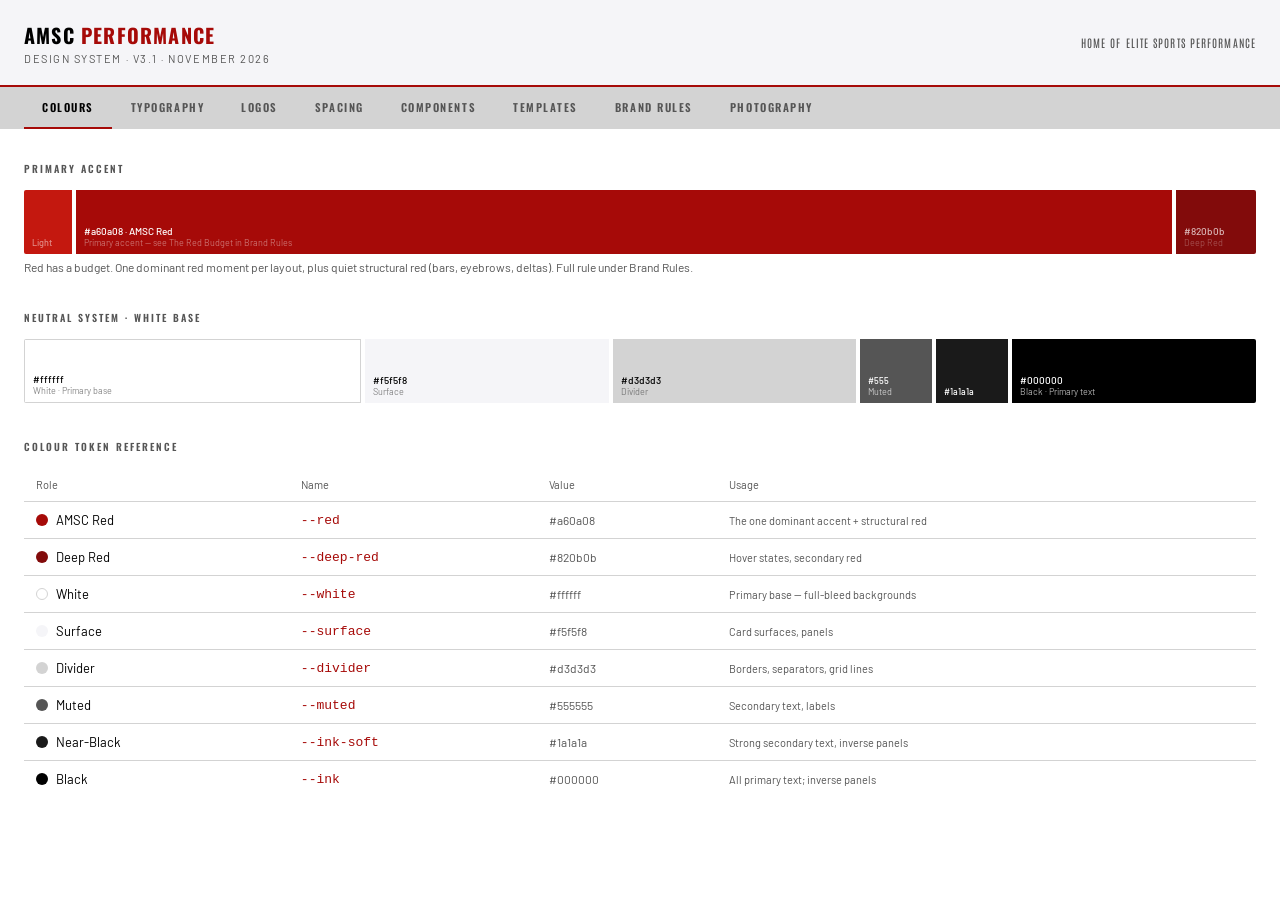
==== commit 1f53646f: "White-base update (v3.1): white is primary, black carries text and contrast Updates tokens.css, guid" ====
--- a/index.html
+++ b/index.html
@@ -3,26 +3,28 @@
 <head>
 <meta charset="UTF-8">
 <meta name="viewport" content="width=device-width, initial-scale=1.0">
-<title>AMSC Performance — Design System v3.0</title>
+<title>AMSC Performance — Design System v3.1</title>
 <link href="https://fonts.googleapis.com/css2?family=Oswald:wght@400;600;700&family=Antonio:wght@400;500;700&family=Barlow:wght@400;500&display=swap" rel="stylesheet">
 <style>
 *{box-sizing:border-box;margin:0;padding:0}
 .sr-only{position:absolute;width:1px;height:1px;padding:0;margin:-1px;overflow:hidden;clip:rect(0,0,0,0);white-space:nowrap;border:0}
 :root{
   --red:#a60a08;--deep-red:#820b0b;
-  --black:#000;--surface:#1a1a1a;
-  --off-white:#f5f5f8;--grey:#d3d3d3;
-  --muted:#555;--divider:#222;
+  --white:#ffffff;--surface:#f5f5f8;--divider:#d3d3d3;
+  --muted:#555;--text-2:#555;--ink-soft:#1a1a1a;--ink:#000;
+  --black:#000;
 }
-.ds{background:#000;min-height:100vh;color:var(--off-white);font-family:'Barlow',sans-serif;padding:0 0 48px}
+/* v3.1: white is the base; black carries text + contrast. Photo/overlay zones re-invert for legibility. */
+.on-photo{--ink:#f5f5f8;--text-2:#d3d3d3;--muted:#d3d3d3;--divider:#333}
+.ds{background:#fff;min-height:100vh;color:var(--ink);font-family:'Barlow',sans-serif;padding:0 0 48px}
 .ds-header{background:var(--surface);border-bottom:2px solid var(--red);padding:20px 24px;display:flex;align-items:center;gap:16px}
-.ds-wordmark{font-family:'Oswald',sans-serif;font-weight:700;font-size:20px;letter-spacing:.06em;color:var(--off-white)}
+.ds-wordmark{font-family:'Oswald',sans-serif;font-weight:700;font-size:20px;letter-spacing:.06em;color:var(--ink)}
 .ds-wordmark span{color:var(--red)}
 .ds-sub{font-family:'Barlow',sans-serif;font-size:11px;color:var(--muted);letter-spacing:.14em;text-transform:uppercase;margin-top:2px}
 .ds-nav{display:flex;gap:1px;padding:0 24px;background:var(--divider);border-bottom:1px solid var(--divider);flex-wrap:wrap}
 .ds-tab{font-family:'Oswald',sans-serif;font-weight:600;font-size:11px;letter-spacing:.14em;text-transform:uppercase;padding:12px 18px;cursor:pointer;border:none;background:transparent;color:var(--muted);border-bottom:2px solid transparent;margin-bottom:-1px;transition:all .15s}
-.ds-tab.on{color:var(--off-white);border-bottom-color:var(--red)}
-.ds-tab:hover:not(.on){color:var(--grey)}
+.ds-tab.on{color:var(--ink);border-bottom-color:var(--red)}
+.ds-tab:hover:not(.on){color:var(--text-2)}
 .ds-body{padding:32px 24px}
 .ds-section{display:none}.ds-section.on{display:block}
 .label{font-family:'Oswald',sans-serif;font-weight:600;font-size:10px;letter-spacing:.2em;text-transform:uppercase;color:var(--muted);margin-bottom:14px}
@@ -44,29 +46,29 @@
 .sp-row:last-child{border-bottom:none}
 .sp-name{font-family:monospace;font-size:11px;color:var(--muted);min-width:32px}
 .sp-bar{background:var(--red);height:14px;border-radius:1px;opacity:.85}
-.sp-val{font-family:'Antonio',sans-serif;font-size:13px;color:var(--grey);min-width:40px}
+.sp-val{font-family:'Antonio',sans-serif;font-size:13px;color:var(--text-2);min-width:40px}
 .comp-grid{display:grid;grid-template-columns:repeat(auto-fit,minmax(220px,1fr));gap:1px;background:var(--divider);margin-bottom:1px}
 .comp-card{background:var(--surface);padding:20px}
 .comp-title{font-family:'Oswald',sans-serif;font-weight:600;font-size:9px;letter-spacing:.2em;text-transform:uppercase;color:var(--muted);margin-bottom:16px}
 .eyebrow{display:inline-flex;align-items:center;gap:6px;padding:3px 10px;background:var(--red);font-family:'Oswald',sans-serif;font-weight:600;font-size:10px;letter-spacing:.18em;text-transform:uppercase;color:#fff;border-radius:1px}
 .eyebrow-ghost{border:0.5px solid var(--red);background:transparent;color:var(--red)}
-.metric-large{font-family:'Antonio',sans-serif;font-weight:700;font-size:48px;color:var(--off-white);line-height:1}
+.metric-large{font-family:'Antonio',sans-serif;font-weight:700;font-size:48px;color:var(--ink);line-height:1}
 .metric-label{font-family:'Barlow',sans-serif;font-size:10px;letter-spacing:.14em;text-transform:uppercase;color:var(--muted);margin-top:4px}
-.metric-sm{font-family:'Antonio',sans-serif;font-weight:700;font-size:24px;color:var(--off-white);line-height:1}
+.metric-sm{font-family:'Antonio',sans-serif;font-weight:700;font-size:24px;color:var(--ink);line-height:1}
 .delta{font-family:'Antonio',sans-serif;font-weight:500;font-size:16px;color:var(--red)}
 .stat-bar{display:flex;gap:1px;background:var(--divider)}
 .stat-cell{flex:1;background:var(--surface);padding:12px 10px}
-.stat-num{font-family:'Antonio',sans-serif;font-weight:700;font-size:22px;color:var(--off-white);line-height:1}
+.stat-num{font-family:'Antonio',sans-serif;font-weight:700;font-size:22px;color:var(--ink);line-height:1}
 .stat-num.accent{color:var(--red)}
 .stat-lbl{font-family:'Barlow',sans-serif;font-size:9px;letter-spacing:.14em;text-transform:uppercase;color:var(--muted);margin-top:3px}
 .btn-primary{display:inline-flex;align-items:center;gap:8px;padding:10px 20px;background:var(--red);color:#fff;font-family:'Oswald',sans-serif;font-weight:600;font-size:12px;letter-spacing:.14em;text-transform:uppercase;border:none;cursor:pointer;border-radius:1px;transition:background .15s}
 .btn-primary:hover{background:var(--deep-red)}
-.btn-ghost{background:transparent;border:0.5px solid var(--off-white);color:var(--off-white)}
-.btn-ghost:hover{background:rgba(245,245,248,.06)}
+.btn-ghost{background:transparent;border:0.5px solid var(--ink);color:var(--ink)}
+.btn-ghost:hover{background:rgba(0,0,0,.05)}
 .divider-red{height:2px;background:var(--red);margin:16px 0}
 .divider-thin{height:0.5px;background:var(--divider);margin:12px 0}
 .rule-red{border-left:3px solid var(--red);padding-left:14px;margin:8px 0}
-.rule-red p{font-family:'Barlow',sans-serif;font-size:13px;color:var(--grey);line-height:1.7;font-style:italic}
+.rule-red p{font-family:'Barlow',sans-serif;font-size:13px;color:var(--text-2);line-height:1.7;font-style:italic}
 .rule-red .attr{font-family:'Barlow',sans-serif;font-size:10px;letter-spacing:.1em;text-transform:uppercase;color:var(--muted);margin-top:6px}
 .tpl-frame{background:var(--surface);border:0.5px solid var(--divider);position:relative}
 .tpl-photo{width:100%;background:#111;display:flex;align-items:center;justify-content:center;overflow:hidden;position:relative}
@@ -81,31 +83,41 @@
 .brand-rule-row:last-child{border-bottom:none}
 .brand-dot{width:6px;height:6px;border-radius:50%;background:var(--red);margin-top:5px;flex-shrink:0}
 .brand-dot.grey{background:var(--muted)}
-.brand-rule-text{font-family:'Barlow',sans-serif;font-size:13px;color:var(--grey);line-height:1.6}
+.brand-rule-text{font-family:'Barlow',sans-serif;font-size:13px;color:var(--text-2);line-height:1.6}
 .do-dont{display:grid;grid-template-columns:1fr 1fr;gap:1px;background:var(--divider)}
 .do-box{background:var(--surface);padding:16px}
 .do-head{font-family:'Oswald',sans-serif;font-weight:600;font-size:9px;letter-spacing:.2em;text-transform:uppercase;margin-bottom:10px}
 .do-head.do{color:#3a8c5c}.do-head.dont{color:var(--red)}
 .budget-card{background:var(--surface);border-left:3px solid var(--red);padding:22px}
-.budget-h{font-family:'Oswald',sans-serif;font-weight:700;font-size:20px;text-transform:uppercase;color:var(--off-white);margin-bottom:6px}
-.budget-sub{font-family:'Barlow',sans-serif;font-size:13px;color:var(--grey);line-height:1.7}
+.budget-h{font-family:'Oswald',sans-serif;font-weight:700;font-size:20px;text-transform:uppercase;color:var(--ink);margin-bottom:6px}
+.budget-sub{font-family:'Barlow',sans-serif;font-size:13px;color:var(--text-2);line-height:1.7}
 .chip{display:inline-block;font-family:'Oswald',sans-serif;font-weight:600;font-size:10px;letter-spacing:.14em;text-transform:uppercase;padding:4px 10px;border-radius:1px;margin:3px 4px 3px 0}
 .chip.dom{background:var(--red);color:#fff}
-.chip.struct{background:transparent;border:0.5px solid var(--muted);color:var(--grey)}
+.chip.struct{background:transparent;border:0.5px solid var(--muted);color:var(--text-2)}
 .hl{background:var(--red);color:#fff;padding:0 8px}
 .logo-stage{display:flex;gap:1px;background:var(--divider);flex-wrap:wrap}
-.logo-cell{background:var(--surface);padding:28px;display:flex;flex-direction:column;align-items:center;justify-content:center;gap:14px;flex:1;min-width:200px}
+.logo-cell{background:var(--surface);padding:28px;display:flex;flex-direction:column;align-items:center;justify-content:center;gap:12px;flex:1;min-width:200px}
 .logo-cell.onred{background:var(--red)}
-.logo-cell img{max-width:100%;height:auto;display:block}
-.logo-cap{font-family:'Barlow',sans-serif;font-size:10px;letter-spacing:.12em;text-transform:uppercase;color:var(--muted)}
-.logo-cell.onred .logo-cap{color:rgba(255,255,255,.7)}
-.logo-slot{width:100%;min-height:90px;display:flex;align-items:center;justify-content:center;border:0.5px dashed var(--muted);border-radius:2px;background:repeating-linear-gradient(45deg,transparent,transparent 8px,rgba(255,255,255,.02) 8px,rgba(255,255,255,.02) 16px)}
-.logo-slot span{font-family:'Oswald',sans-serif;font-weight:600;font-size:11px;letter-spacing:.16em;text-transform:uppercase;color:var(--muted)}
-.logo-slot.onred{border-color:rgba(255,255,255,.5)}
-.logo-slot.onred span{color:rgba(255,255,255,.85)}
+.logo-cell.onlight{background:var(--white)}
+.logo-cell.ondark{background:var(--ink)}
+.logo-cell.ondark .logo-cap{color:#d3d3d3}
+.logo-cell.ondark .logo-cap b{color:#f5f5f8}
+.logo-cell.ondark .logo-file{color:#888}
+.logo-cell img{display:block;height:auto;object-fit:contain}
+.logo-cell img.wm{width:190px;max-width:100%}
+.logo-cell img.ic{width:84px}
+.logo-cap{font-family:'Barlow',sans-serif;font-size:10px;letter-spacing:.12em;text-transform:uppercase;color:var(--muted);text-align:center}
+.logo-cap b{color:var(--ink);font-weight:600}
+.logo-cell.onred .logo-cap{color:rgba(255,255,255,.75)}
+.logo-cell.onred .logo-cap b{color:#fff}
+.logo-cell.onlight .logo-cap{color:var(--muted)}
+.logo-cell.onlight .logo-cap b{color:#111}
+.logo-file{font-family:monospace;font-size:9px;color:var(--muted);margin-top:2px;display:block;text-transform:none;letter-spacing:0}
+.logo-cell.onred .logo-file{color:rgba(255,255,255,.6)}
+.logo-cell.onlight .logo-file{color:#888}
 </style>
 </head>
-<body style="margin:0;padding:0;background:#000">
+<body style="margin:0;padding:0;background:#fff">
 
 <h2 class="sr-only">AMSC Performance Design System — colours, typography, spacing, components, logos, and brand rules</h2>
 
@@ -113,7 +125,7 @@
 <div class="ds-header">
   <div>
     <div class="ds-wordmark">AMSC <span>PERFORMANCE</span></div>
-    <div class="ds-sub">Design System · v3.0 · June 2026</div>
+    <div class="ds-sub">Design System · v3.1 · November 2026</div>
   </div>
   <div style="margin-left:auto;font-family:'Antonio',sans-serif;font-size:11px;color:var(--muted);letter-spacing:.1em">HOME OF ELITE SPORTS PERFORMANCE</div>
 </div>
@@ -144,28 +156,31 @@
   </div>
 
   <div class="group">
-    <div class="label">Neutral System</div>
+    <div class="label">Neutral System · White Base</div>
     <div class="swatch-row">
-      <div class="sw" style="background:var(--black);flex:1;border:0.5px solid var(--divider)"><span><div class="sw-label" style="color:var(--muted)">#000000</div><div class="hex" style="color:var(--divider)">Black</div></span></div>
-      <div class="sw" style="background:var(--surface);flex:1"><span><div class="sw-label" style="color:var(--muted)">#1a1a1a</div><div class="hex" style="color:var(--divider)">Near-Black</div></span></div>
-      <div class="sw" style="background:var(--divider);flex:none;width:56px"><span><div class="sw-label" style="color:var(--muted);font-size:9px">#222</div></span></div>
-      <div class="sw" style="background:var(--muted);flex:none;width:56px"><span><div class="sw-label" style="color:var(--surface);font-size:9px">#555</div></span></div>
-      <div class="sw" style="background:var(--grey);flex:1"><span><div class="sw-label" style="color:var(--surface)">#d3d3d3</div><div class="hex" style="color:var(--muted)">Light Grey</div></span></div>
-      <div class="sw" style="background:var(--off-white);flex:1"><span><div class="sw-label" style="color:var(--surface)">#f5f5f8</div><div class="hex" style="color:var(--muted)">Off-White · Primary text</div></span></div>
-    </div>
+      <div class="sw" style="background:var(--white);flex:1.4;border:0.5px solid var(--divider)"><span><div class="sw-label" style="color:var(--ink)">#ffffff</div><div class="hex" style="color:var(--muted)">White · Primary base</div></span></div>
+      <div class="sw" style="background:var(--surface);flex:1"><span><div class="sw-label" style="color:var(--ink)">#f5f5f8</div><div class="hex" style="color:var(--muted)">Surface</div></span></div>
+      <div class="sw" style="background:var(--divider);flex:1"><span><div class="sw-label" style="color:var(--ink)">#d3d3d3</div><div class="hex" style="color:var(--muted)">Divider</div></span></div>
+      <div class="sw" style="background:var(--muted);flex:none;width:72px"><span><div class="sw-label" style="color:#fff;font-size:9px">#555</div><div class="hex" style="color:#fff">Muted</div></span></div>
+      <div class="sw" style="background:var(--ink-soft);flex:none;width:72px"><span><div class="sw-label" style="color:#fff;font-size:9px">#1a1a1a</div></span></div>
+      <div class="sw" style="background:var(--ink);flex:1"><span><div class="sw-label" style="color:#fff">#000000</div><div class="hex" style="color:#fff">Black · Primary text</div></span></div>
+    </div>
+  </div>
   </div>
 
   <div class="group">
     <div class="label">Colour Token Reference</div>
     <table class="token-table">
       <tr><td style="color:var(--muted);font-size:11px">Role</td><td style="color:var(--muted);font-size:11px">Name</td><td style="color:var(--muted);font-size:11px">Value</td><td style="color:var(--muted);font-size:11px">Usage</td></tr>
-      <tr><td><div style="display:flex;align-items:center;gap:8px"><div style="width:12px;height:12px;background:var(--red);border-radius:50%"></div><span style="font-size:13px;color:var(--off-white)">AMSC Red</span></div></td><td class="mono">--red</td><td style="font-size:12px;color:var(--grey)">#a60a08</td><td style="font-size:11px;color:var(--muted)">The one dominant accent + structural red</td></tr>
-      <tr><td><div style="display:flex;align-items:center;gap:8px"><div style="width:12px;height:12px;background:var(--deep-red);border-radius:50%"></div><span style="font-size:13px;color:var(--off-white)">Deep Red</span></div></td><td class="mono">--deep-red</td><td style="font-size:12px;color:var(--grey)">#820b0b</td><td style="font-size:11px;color:var(--muted)">Hover states, secondary red</td></tr>
-      <tr><td><div style="display:flex;align-items:center;gap:8px"><div style="width:12px;height:12px;background:#000;border:0.5px solid #333;border-radius:50%"></div><span style="font-size:13px;color:var(--off-white)">Black</span></div></td><td class="mono">--black</td><td style="font-size:12px;color:var(--grey)">#000000</td><td style="font-size:11px;color:var(--muted)">Full-bleed backgrounds</td></tr>
-      <tr><td><div style="display:flex;align-items:center;gap:8px"><div style="width:12px;height:12px;background:var(--surface);border-radius:50%"></div><span style="font-size:13px;color:var(--off-white)">Near-Black</span></div></td><td class="mono">--surface</td><td style="font-size:12px;color:var(--grey)">#1a1a1a</td><td style="font-size:11px;color:var(--muted)">Card surfaces, panels</td></tr>
-      <tr><td><div style="display:flex;align-items:center;gap:8px"><div style="width:12px;height:12px;background:var(--off-white);border-radius:50%"></div><span style="font-size:13px;color:var(--off-white)">Off-White</span></div></td><td class="mono">--off-white</td><td style="font-size:12px;color:var(--grey)">#f5f5f8</td><td style="font-size:11px;color:var(--muted)">All primary text on dark</td></tr>
-      <tr><td><div style="display:flex;align-items:center;gap:8px"><div style="width:12px;height:12px;background:var(--grey);border-radius:50%"></div><span style="font-size:13px;color:var(--off-white)">Light Grey</span></div></td><td class="mono">--grey</td><td style="font-size:12px;color:var(--grey)">#d3d3d3</td><td style="font-size:11px;color:var(--muted)">Subtext, labels, secondary info</td></tr>
-    </table>
+      <tr><td><div style="display:flex;align-items:center;gap:8px"><div style="width:12px;height:12px;background:var(--red);border-radius:50%"></div><span style="font-size:13px;color:var(--ink)">AMSC Red</span></div></td><td class="mono">--red</td><td style="font-size:12px;color:var(--text-2)">#a60a08</td><td style="font-size:11px;color:var(--muted)">The one dominant accent + structural red</td></tr>
+      <tr><td><div style="display:flex;align-items:center;gap:8px"><div style="width:12px;height:12px;background:var(--deep-red);border-radius:50%"></div><span style="font-size:13px;color:var(--ink)">Deep Red</span></div></td><td class="mono">--deep-red</td><td style="font-size:12px;color:var(--text-2)">#820b0b</td><td style="font-size:11px;color:var(--muted)">Hover states, secondary red</td></tr>
+      <tr><td><div style="display:flex;align-items:center;gap:8px"><div style="width:12px;height:12px;background:var(--white);border:0.5px solid var(--divider);border-radius:50%"></div><span style="font-size:13px;color:var(--ink)">White</span></div></td><td class="mono">--white</td><td style="font-size:12px;color:var(--text-2)">#ffffff</td><td style="font-size:11px;color:var(--muted)">Primary base — full-bleed backgrounds</td></tr>
+      <tr><td><div style="display:flex;align-items:center;gap:8px"><div style="width:12px;height:12px;background:var(--surface);border-radius:50%"></div><span style="font-size:13px;color:var(--ink)">Surface</span></div></td><td class="mono">--surface</td><td style="font-size:12px;color:var(--text-2)">#f5f5f8</td><td style="font-size:11px;color:var(--muted)">Card surfaces, panels</td></tr>
+      <tr><td><div style="display:flex;align-items:center;gap:8px"><div style="width:12px;height:12px;background:var(--divider);border-radius:50%"></div><span style="font-size:13px;color:var(--ink)">Divider</span></div></td><td class="mono">--divider</td><td style="font-size:12px;color:var(--text-2)">#d3d3d3</td><td style="font-size:11px;color:var(--muted)">Borders, separators, grid lines</td></tr>
+      <tr><td><div style="display:flex;align-items:center;gap:8px"><div style="width:12px;height:12px;background:var(--muted);border-radius:50%"></div><span style="font-size:13px;color:var(--ink)">Muted</span></div></td><td class="mono">--muted</td><td style="font-size:12px;color:var(--text-2)">#555555</td><td style="font-size:11px;color:var(--muted)">Secondary text, labels</td></tr>
+      <tr><td><div style="display:flex;align-items:center;gap:8px"><div style="width:12px;height:12px;background:var(--ink-soft);border-radius:50%"></div><span style="font-size:13px;color:var(--ink)">Near-Black</span></div></td><td class="mono">--ink-soft</td><td style="font-size:12px;color:var(--text-2)">#1a1a1a</td><td style="font-size:11px;color:var(--muted)">Strong secondary text, inverse panels</td></tr>
+      <tr><td><div style="display:flex;align-items:center;gap:8px"><div style="width:12px;height:12px;background:var(--ink);border-radius:50%"></div><span style="font-size:13px;color:var(--ink)">Black</span></div></td><td class="mono">--ink</td><td style="font-size:12px;color:var(--text-2)">#000000</td><td style="font-size:11px;color:var(--muted)">All primary text; inverse panels</td></tr>
+      </table>
   </div>
 </div>
 
@@ -174,15 +189,15 @@
   <div class="group">
     <div class="label">Font 1 — Oswald · Authority</div>
     <div class="type-row">
-      <div style="font-family:'Oswald',sans-serif;font-weight:700;font-size:52px;text-transform:uppercase;color:var(--off-white);line-height:.95">DISPLAY</div>
+      <div style="font-family:'Oswald',sans-serif;font-weight:700;font-size:52px;text-transform:uppercase;color:var(--ink);line-height:.95">DISPLAY</div>
       <div class="type-meta">Oswald 700 · 48–96px · Uppercase · line-height .95 · Use: headlines, cover type</div>
     </div>
     <div class="type-row">
-      <div style="font-family:'Oswald',sans-serif;font-weight:700;font-size:36px;text-transform:uppercase;color:var(--off-white)">ATHLETE SPOTLIGHT</div>
+      <div style="font-family:'Oswald',sans-serif;font-weight:700;font-size:36px;text-transform:uppercase;color:var(--ink)">ATHLETE SPOTLIGHT</div>
       <div class="type-meta">Oswald 700 · H1 · 32–48px · Uppercase</div>
     </div>
     <div class="type-row">
-      <div style="font-family:'Oswald',sans-serif;font-weight:600;font-size:22px;text-transform:uppercase;color:var(--off-white)">SESSION OVERVIEW</div>
+      <div style="font-family:'Oswald',sans-serif;font-weight:600;font-size:22px;text-transform:uppercase;color:var(--ink)">SESSION OVERVIEW</div>
       <div class="type-meta">Oswald 600 · H2 · 20–28px · Uppercase</div>
     </div>
     <div class="type-row">
@@ -204,13 +219,13 @@
     </div>
     <div class="type-row">
       <div style="display:flex;align-items:baseline;gap:12px">
-        <span style="font-family:'Antonio',sans-serif;font-weight:700;font-size:28px;color:var(--off-white)">91</span>
+        <span style="font-family:'Antonio',sans-serif;font-weight:700;font-size:28px;color:var(--ink)">91</span>
         <span style="font-family:'Antonio',sans-serif;font-weight:500;font-size:16px;color:var(--red)">▲ +12%</span>
       </div>
       <div class="type-meta">Antonio 500 · Metric Small + Delta · 18–28px</div>
     </div>
     <div class="type-row">
-      <div style="font-family:'Antonio',sans-serif;font-weight:400;font-size:14px;color:var(--grey)">100m Personal Best · Kenya #7 · 2026 Season</div>
+      <div style="font-family:'Antonio',sans-serif;font-weight:400;font-size:14px;color:var(--text-2)">100m Personal Best · Kenya #7 · 2026 Season</div>
       <div class="type-meta">Antonio 400 · Data Label · 12–16px · Mixed case</div>
     </div>
   </div>
@@ -220,7 +235,7 @@
   <div class="group">
     <div class="label">Font 3 — Barlow · Support</div>
     <div class="type-row">
-      <div style="font-family:'Barlow',sans-serif;font-weight:400;font-size:15px;color:var(--grey);line-height:1.7;max-width:520px">The work started months before that time appeared on the board. Every block start, every drill, every session logged — it compounds. That 10.3 is not a moment. It is a body of work.</div>
+      <div style="font-family:'Barlow',sans-serif;font-weight:400;font-size:15px;color:var(--text-2);line-height:1.7;max-width:520px">The work started months before that time appeared on the board. Every block start, every drill, every session logged — it compounds. That 10.3 is not a moment. It is a body of work.</div>
       <div class="type-meta">Barlow 400 · Body · 12–16px · Sentence case · line-height 1.7</div>
     </div>
     <div class="type-row">
@@ -233,38 +248,80 @@
 <!-- LOGOS -->
 <div id="logos" class="ds-section">
   <div class="group">
-    <div class="label">Primary Marks — Asset Slots</div>
-    <div style="font-family:'Barlow',sans-serif;font-size:12px;color:var(--muted);line-height:1.6;margin-bottom:14px">Logo files are uploaded directly into Claude Design as brand assets — they are not embedded here. The slots below define which version goes where.</div>
+    <div class="label">Asset Library — Live Files</div>
+    <div style="font-family:'Barlow',sans-serif;font-size:12px;color:var(--muted);line-height:1.6;margin-bottom:14px">The real logo files live in the <span style="font-family:monospace;color:var(--text-2)">/logos</span> folder of this repo as transparent PNGs (2084×2084). Each is shown below on its intended background. Filenames follow <span style="font-family:monospace;color:var(--text-2)">amsc-[mark]-[colourway].png</span>.</div>
+
+    <div style="font-family:'Oswald',sans-serif;font-weight:600;font-size:9px;letter-spacing:.2em;text-transform:uppercase;color:var(--red);margin-bottom:8px">Primary · Black + Red · White Base · Default Backgrounds</div>
     <div class="logo-stage">
-      <div class="logo-cell">
-        <div class="logo-slot"><span>WORDMARK · RED</span></div>
-        <div class="logo-cap">Wordmark · Red · on dark — Logo-02.png</div>
-      </div>
-      <div class="logo-cell">
-        <div class="logo-slot" style="max-width:120px"><span>ICON · RED</span></div>
-        <div class="logo-cap">C-Stopwatch Icon · Red · on dark — Logo-14.png</div>
-      </div>
-    </div>
-    <div class="logo-stage" style="margin-top:1px">
+      <div class="logo-cell onlight">
+        <img class="wm" src="logos/amsc-wordmark-black-red.png" alt="AMSC Performance wordmark, black with red accent">
+        <div class="logo-cap"><b>Wordmark · Primary</b><span class="logo-file">amsc-wordmark-black-red.png</span></div>
+      </div>
+      <div class="logo-cell onlight">
+        <img class="ic" src="logos/amsc-icon-black-red.png" alt="AMSC C-stopwatch icon, black with red accent">
+        <div class="logo-cap"><b>Icon · Primary / Favicon</b><span class="logo-file">amsc-icon-black-red.png</span></div>
+      </div>
+    </div>
+
+    <div style="font-family:'Oswald',sans-serif;font-weight:600;font-size:9px;letter-spacing:.2em;text-transform:uppercase;color:var(--red);margin:18px 0 8px">On Inverse Black Panels · All Red · Dark Photo Areas</div>
+    <div class="logo-stage">
+      <div class="logo-cell ondark">
+        <img class="wm" src="logos/amsc-wordmark-red.png" alt="AMSC Performance wordmark, all red">
+        <div class="logo-cap"><b>Wordmark · On Inverse</b><span class="logo-file">amsc-wordmark-red.png</span></div>
+      </div>
+      <div class="logo-cell ondark">
+        <img class="ic" src="logos/amsc-icon-red.png" alt="AMSC C-stopwatch icon, all red">
+        <div class="logo-cap"><b>Icon · On Inverse</b><span class="logo-file">amsc-icon-red.png</span></div>
+      </div>
+    </div>
+
+    <div style="font-family:'Oswald',sans-serif;font-weight:600;font-size:9px;letter-spacing:.2em;text-transform:uppercase;color:var(--ink);margin:18px 0 8px">On Red / Busy Photo · Off-White Knock-Out</div>
+    <div class="logo-stage">
       <div class="logo-cell onred">
-        <div class="logo-slot onred"><span>WORDMARK · WHITE</span></div>
-        <div class="logo-cap">Wordmark · Off-White · on red / busy photo</div>
+        <img class="wm" src="logos/amsc-wordmark-white.png" alt="AMSC Performance wordmark, off-white knock-out">
+        <div class="logo-cap"><b>Wordmark · Off-White</b><span class="logo-file">amsc-wordmark-white.png</span></div>
       </div>
       <div class="logo-cell onred">
-        <div class="logo-slot onred" style="max-width:120px"><span>ICON · WHITE</span></div>
-        <div class="logo-cap">C-Stopwatch Icon · Off-White · on red / busy photo</div>
-      </div>
-    </div>
+        <img class="ic" src="logos/amsc-icon-white.png" alt="AMSC C-stopwatch icon, off-white knock-out">
+        <div class="logo-cap"><b>Icon · Off-White</b><span class="logo-file">amsc-icon-white.png</span></div>
+      </div>
+    </div>
+
+    <div style="font-family:'Oswald',sans-serif;font-weight:600;font-size:9px;letter-spacing:.2em;text-transform:uppercase;color:var(--muted);margin:18px 0 8px">Mono · All Black · Light Backgrounds & Print</div>
+    <div class="logo-stage">
+      <div class="logo-cell onlight">
+        <img class="wm" src="logos/amsc-wordmark-black.png" alt="AMSC Performance wordmark, all black">
+        <div class="logo-cap"><b>Wordmark · Mono Black</b><span class="logo-file">amsc-wordmark-black.png</span></div>
+      </div>
+      <div class="logo-cell onlight">
+        <img class="ic" src="logos/amsc-icon-black.png" alt="AMSC C-stopwatch icon, all black">
+        <div class="logo-cap"><b>Icon · Mono Black</b><span class="logo-file">amsc-icon-black.png</span></div>
+      </div>
+    </div>
+
+    <div style="font-family:'Oswald',sans-serif;font-weight:600;font-size:9px;letter-spacing:.2em;text-transform:uppercase;color:var(--muted);margin:18px 0 8px">Alternate · Red + Black · Light & Neutral Backgrounds</div>
+    <div class="logo-stage">
+      <div class="logo-cell onlight">
+        <img class="wm" src="logos/amsc-wordmark-red-black.png" alt="AMSC Performance wordmark, red with black accent">
+        <div class="logo-cap"><b>Wordmark · Alt</b><span class="logo-file">amsc-wordmark-red-black.png</span></div>
+      </div>
+      <div class="logo-cell onlight">
+        <img class="ic" src="logos/amsc-icon-red-black.png" alt="AMSC C-stopwatch icon, red with black accent">
+        <div class="logo-cap"><b>Icon · Alt</b><span class="logo-file">amsc-icon-red-black.png</span></div>
+      </div>
+    </div>
+
+    <div style="font-family:'Barlow',sans-serif;font-size:11px;color:var(--muted);line-height:1.6;margin-top:14px;padding:12px 14px;background:var(--surface);border-left:3px solid var(--red)">Full matrix, both marks: <b style="color:var(--ink)">black / black+red</b> for white backgrounds (default) · <b style="color:var(--ink)">red</b> for inverse black panels &amp; dark photo areas · <b style="color:var(--ink)">off-white</b> for red bars &amp; busy photography. All transparent PNGs at 2084×2084.</div>
   </div>
 
   <hr class="rule">
 
   <div class="group">
     <div class="label">Logo Usage Rules</div>
-    <div class="brand-rule-row"><div class="brand-dot"></div><div class="brand-rule-text"><strong style="color:var(--off-white)">Two marks only.</strong> The full wordmark (AMSC PERFORMANCE) is primary. The C-stopwatch icon is the standalone symbol — use it as a watermark, app/profile mark, or where the full wordmark won't fit.</div></div>
-    <div class="brand-rule-row"><div class="brand-dot"></div><div class="brand-rule-text"><strong style="color:var(--off-white)">Colour is locked to two versions.</strong> Red (#a60a08) on dark backgrounds. Off-white (#f5f5f8) on red bars or busy photography. Never any other colour. Never a gradient.</div></div>
-    <div class="brand-rule-row"><div class="brand-dot"></div><div class="brand-rule-text"><strong style="color:var(--off-white)">Clear space.</strong> Keep clear space around the wordmark equal to the height of the "C" icon. Nothing — text, photo edges, other logos — intrudes into that zone.</div></div>
-    <div class="brand-rule-row"><div class="brand-dot"></div><div class="brand-rule-text"><strong style="color:var(--off-white)">Minimum size.</strong> Wordmark never below 90px wide on screen. Social: logo width ≈ 15–20% of canvas max. Presentations: 10–15% of slide width. Icon never below 24px.</div></div>
+    <div class="brand-rule-row"><div class="brand-dot"></div><div class="brand-rule-text"><strong style="color:var(--ink)">Two marks only.</strong> The full wordmark (AMSC PERFORMANCE) is primary. The C-stopwatch icon is the standalone symbol — use it as a watermark, app/profile mark, or where the full wordmark won't fit.</div></div>
+    <div class="brand-rule-row"><div class="brand-dot"></div><div class="brand-rule-text"><strong style="color:var(--ink)">Colour follows the background.</strong> Black + red on white (the default base). Red (#a60a08) on inverse black panels and dark photo areas. Off-white (#f5f5f8) on red bars or busy photography. Never any other colour. Never a gradient.</div></div>
+    <div class="brand-rule-row"><div class="brand-dot"></div><div class="brand-rule-text"><strong style="color:var(--ink)">Clear space.</strong> Keep clear space around the wordmark equal to the height of the "C" icon. Nothing — text, photo edges, other logos — intrudes into that zone.</div></div>
+    <div class="brand-rule-row"><div class="brand-dot"></div><div class="brand-rule-text"><strong style="color:var(--ink)">Minimum size.</strong> Wordmark never below 90px wide on screen. Social: logo width ≈ 15–20% of canvas max. Presentations: 10–15% of slide width. Icon never below 24px.</div></div>
     <div class="brand-rule-row"><div class="brand-dot grey"></div><div class="brand-rule-text">Never stretch, rotate, recolour outside the two approved versions, add effects (shadow/glow/bevel), or place the red mark on a red or mid-tone background where contrast fails.</div></div>
     <div class="brand-rule-row"><div class="brand-dot grey"></div><div class="brand-rule-text">The logo is always the quietest element in athlete content — present, never competing. See the Athlete Protagonist rule.</div></div>
   </div>
@@ -274,12 +331,12 @@
   <div class="group">
     <div class="label">Icon as Watermark</div>
     <div style="background:var(--surface);padding:20px;display:flex;align-items:center;gap:24px;flex-wrap:wrap">
-      <div style="position:relative;width:200px;height:120px;background:#000;border:0.5px solid var(--divider);overflow:hidden;flex-shrink:0">
-        <div style="position:absolute;right:-10px;top:50%;transform:translateY(-50%);font-family:'Oswald',sans-serif;font-weight:700;font-size:90px;color:var(--off-white);opacity:0.06;line-height:1">C</div>
+      <div style="position:relative;width:200px;height:120px;background:#fff;border:0.5px solid var(--divider);overflow:hidden;flex-shrink:0">
+        <img src="logos/amsc-icon-red.png" alt="" style="position:absolute;right:-26px;top:50%;transform:translateY(-50%);width:130px;height:auto;opacity:0.08">
         <div style="position:absolute;left:14px;top:14px;font-family:'Oswald',sans-serif;font-weight:600;font-size:9px;letter-spacing:.18em;color:var(--red)">THE SOLUTION</div>
-        <div style="position:absolute;left:14px;top:32px;font-family:'Oswald',sans-serif;font-weight:700;font-size:15px;color:var(--off-white);line-height:1.05">BUILT AROUND<br>YOUR SQUAD.</div>
-      </div>
-      <div style="font-family:'Barlow',sans-serif;font-size:12px;color:var(--muted);line-height:1.7;max-width:340px">The C-stopwatch icon may sit large and faded in the background of brand frames — opacity 4–8%, bleeding off an edge, never overlapping the focal text. One watermark per layout. It adds institutional weight without spending the red budget. <span style="color:var(--grey)">(Placeholder glyph shown — drop the real icon asset into Claude Design.)</span></div>
+        <div style="position:absolute;left:14px;top:32px;font-family:'Oswald',sans-serif;font-weight:700;font-size:15px;color:var(--ink);line-height:1.05">BUILT AROUND<br>YOUR SQUAD.</div>
+      </div>
+      <div style="font-family:'Barlow',sans-serif;font-size:12px;color:var(--muted);line-height:1.7;max-width:340px">The C-stopwatch icon may sit large and faded in the background of brand frames — opacity 4–8%, bleeding off an edge, never overlapping the focal text. One watermark per layout. It adds institutional weight without spending the red budget. <span style="color:var(--text-2)">(Shown: <span style="font-family:monospace">amsc-icon-red.png</span> at 8% opacity.)</span></div>
     </div>
   </div>
 </div>
@@ -312,7 +369,7 @@
     <div class="label">Border Weights</div>
     <div style="display:flex;flex-direction:column;gap:12px">
       <div style="display:flex;align-items:center;gap:16px"><div style="width:120px;height:0;border-top:0.5px solid var(--divider)"></div><span style="font-family:monospace;font-size:11px;color:var(--muted)">0.5px · Dividers, cards, separators</span></div>
-      <div style="display:flex;align-items:center;gap:16px"><div style="width:120px;height:0;border-top:1px solid var(--grey)"></div><span style="font-family:monospace;font-size:11px;color:var(--muted)">1px · Emphasis borders</span></div>
+      <div style="display:flex;align-items:center;gap:16px"><div style="width:120px;height:0;border-top:1px solid var(--text-2)"></div><span style="font-family:monospace;font-size:11px;color:var(--muted)">1px · Emphasis borders</span></div>
       <div style="display:flex;align-items:center;gap:16px"><div style="width:120px;height:0;border-top:2px solid var(--red)"></div><span style="font-family:monospace;font-size:11px;color:var(--muted)">2px red · Accent bar (max deliberate red use)</span></div>
       <div style="display:flex;align-items:center;gap:16px"><div style="width:120px;height:0;border-top:4px solid var(--red)"></div><span style="font-family:monospace;font-size:11px;color:var(--muted)">4px red · Cover page / hero bar max</span></div>
     </div>
@@ -400,7 +457,7 @@
     <div class="label">Template 1 — The Result Post · Hybrid Layout</div>
     <div style="max-width:300px">
       <div class="tpl-frame" style="aspect-ratio:1">
-        <div class="tpl-photo" style="height:72%">
+        <div class="tpl-photo on-photo" style="height:72%">
           <div class="tpl-photo-inner">
             <div class="photo-label">HERO PHOTO<br>Athlete · Competitive environment<br>High contrast · Dark vignette</div>
           </div>
@@ -408,8 +465,8 @@
           <div style="position:absolute;top:12px;left:12px"><span style="font-family:'Oswald',sans-serif;font-weight:700;font-size:10px;color:rgba(245,245,248,.4);letter-spacing:.06em">AMSC</span></div>
           <div style="position:absolute;bottom:14px;left:14px;right:14px">
             <div style="font-family:'Oswald',sans-serif;font-weight:600;font-size:9px;letter-spacing:.18em;text-transform:uppercase;color:var(--red);margin-bottom:4px">Basketball · BAL Africa</div>
-            <div style="font-family:'Oswald',sans-serif;font-weight:700;font-size:26px;text-transform:uppercase;color:var(--off-white);line-height:.95">DERRICK<br>OGECHI</div>
-            <div style="font-family:'Barlow',sans-serif;font-size:10px;color:var(--grey);margin-top:4px">Nairobi City Thunder · Captain</div>
+            <div style="font-family:'Oswald',sans-serif;font-weight:700;font-size:26px;text-transform:uppercase;color:var(--ink);line-height:.95">DERRICK<br>OGECHI</div>
+            <div style="font-family:'Barlow',sans-serif;font-size:10px;color:var(--text-2);margin-top:4px">Nairobi City Thunder · Captain</div>
           </div>
         </div>
         <div class="stat-bar" style="height:28%">
@@ -428,7 +485,7 @@
     <div class="label">Template 2 — The Process Post · Split Layout</div>
     <div style="max-width:380px">
       <div class="grid2" style="border:0.5px solid var(--divider)">
-        <div style="background:#111;min-height:140px;display:flex;align-items:center;justify-content:center;padding:16px">
+        <div class="on-photo" style="background:#111;min-height:140px;display:flex;align-items:center;justify-content:center;padding:16px">
           <div class="photo-label">DOCUMENTARY PHOTO<br>Training environment<br>Real session · Unposed</div>
         </div>
         <div class="grid-cell" style="background:var(--surface)">
@@ -436,7 +493,7 @@
           <div class="metric-large" style="font-size:36px">91</div>
           <div class="metric-label">Acceleration Score</div>
           <div class="divider-thin" style="margin:10px 0"></div>
-          <div style="font-family:'Barlow',sans-serif;font-size:10px;color:var(--grey);line-height:1.6">Session 14 · Phase 3 loading. Consistent output across all five attempts.</div>
+          <div style="font-family:'Barlow',sans-serif;font-size:10px;color:var(--text-2);line-height:1.6">Session 14 · Phase 3 loading. Consistent output across all five attempts.</div>
           <div style="margin-top:10px"><span class="metric-sm" style="font-size:16px;color:var(--red)">▲ +12%</span><div class="metric-label" style="font-size:8px">vs Baseline</div></div>
         </div>
       </div>
@@ -483,7 +540,7 @@
         <span class="chip struct">Quote left-borders</span>
         <span class="chip struct">Deltas ▲ +12%</span>
       </div>
-      <div style="margin-top:18px;padding-top:14px;border-top:0.5px solid var(--divider);font-family:'Barlow',sans-serif;font-size:12px;color:var(--grey);line-height:1.7"><strong style="color:var(--off-white)">The squint test:</strong> if you squint and more than one red element fights to be "the point," you've overspent. Pull one back to structural, or remove it.</div>
+      <div style="margin-top:18px;padding-top:14px;border-top:0.5px solid var(--divider);font-family:'Barlow',sans-serif;font-size:12px;color:var(--text-2);line-height:1.7"><strong style="color:var(--ink)">The squint test:</strong> if you squint and more than one red element fights to be "the point," you've overspent. Pull one back to structural, or remove it.</div>
     </div>
   </div>
 
@@ -492,8 +549,8 @@
   <div class="group">
     <div class="label">The Core Rule</div>
     <div style="background:var(--surface);padding:20px;border-left:3px solid var(--red)">
-      <div style="font-family:'Oswald',sans-serif;font-weight:700;font-size:18px;text-transform:uppercase;color:var(--off-white);margin-bottom:8px">THE ATHLETE IS ALWAYS THE PROTAGONIST</div>
-      <div style="font-family:'Barlow',sans-serif;font-size:13px;color:var(--grey);line-height:1.7">AMSC is the coach in the corner. Every design decision must honour this. The athlete's name is always larger than the AMSC logo. The achievement is always the headline. AMSC's role is always framing, never competing.</div>
+      <div style="font-family:'Oswald',sans-serif;font-weight:700;font-size:18px;text-transform:uppercase;color:var(--ink);margin-bottom:8px">THE ATHLETE IS ALWAYS THE PROTAGONIST</div>
+      <div style="font-family:'Barlow',sans-serif;font-size:13px;color:var(--text-2);line-height:1.7">AMSC is the coach in the corner. Every design decision must honour this. The athlete's name is always larger than the AMSC logo. The achievement is always the headline. AMSC's role is always framing, never competing.</div>
     </div>
   </div>
 
@@ -503,25 +560,25 @@
     <div class="label">Signature Elements — The AMSC Look</div>
 
     <div style="background:var(--surface);padding:18px;margin-bottom:1px">
-      <div style="display:flex;align-items:center;gap:12px;margin-bottom:10px"><span style="font-family:'Antonio',sans-serif;font-weight:700;font-size:15px;color:var(--red)">01</span><span style="font-family:'Oswald',sans-serif;font-weight:600;font-size:13px;text-transform:uppercase;color:var(--off-white)">Red Horizontal Bars as Structure</span></div>
+      <div style="display:flex;align-items:center;gap:12px;margin-bottom:10px"><span style="font-family:'Antonio',sans-serif;font-weight:700;font-size:15px;color:var(--red)">01</span><span style="font-family:'Oswald',sans-serif;font-weight:600;font-size:13px;text-transform:uppercase;color:var(--ink)">Red Horizontal Bars as Structure</span></div>
       <div class="divider-red" style="margin:10px 0"></div>
-      <div style="font-family:'Barlow',sans-serif;font-size:12px;color:var(--grey);line-height:1.7">Narrow, contained, full-width red bars are approved as structural dividers and label-holders — the tagline strip, eyebrow bars, section separators. Height stays limited (a strip, never a panel). This is structural red: it organises, it doesn't compete. <strong style="color:var(--off-white)">Red as a large background surface is still forbidden.</strong></div>
+      <div style="font-family:'Barlow',sans-serif;font-size:12px;color:var(--text-2);line-height:1.7">Narrow, contained, full-width red bars are approved as structural dividers and label-holders — the tagline strip, eyebrow bars, section separators. Height stays limited (a strip, never a panel). This is structural red: it organises, it doesn't compete. <strong style="color:var(--ink)">Red as a large background surface is still forbidden.</strong></div>
     </div>
 
     <div style="background:var(--surface);padding:18px;margin-bottom:1px">
-      <div style="display:flex;align-items:center;gap:12px;margin-bottom:12px"><span style="font-family:'Antonio',sans-serif;font-weight:700;font-size:15px;color:var(--red)">02</span><span style="font-family:'Oswald',sans-serif;font-weight:600;font-size:13px;text-transform:uppercase;color:var(--off-white)">Red-Backed Headline Highlight</span></div>
-      <div style="font-family:'Oswald',sans-serif;font-weight:700;font-size:22px;text-transform:uppercase;color:var(--off-white);line-height:1.15;margin-bottom:12px">BUILT AROUND <span class="hl">YOUR SQUAD.</span></div>
-      <div style="font-family:'Barlow',sans-serif;font-size:12px;color:var(--grey);line-height:1.7">The strongest device in the system. One key phrase sits on a solid red bar inside the headline. This <em>is</em> the dominant red moment — it expresses the budget, it doesn't break it. One highlight per layout, on the single most important phrase.</div>
+      <div style="display:flex;align-items:center;gap:12px;margin-bottom:12px"><span style="font-family:'Antonio',sans-serif;font-weight:700;font-size:15px;color:var(--red)">02</span><span style="font-family:'Oswald',sans-serif;font-weight:600;font-size:13px;text-transform:uppercase;color:var(--ink)">Red-Backed Headline Highlight</span></div>
+      <div style="font-family:'Oswald',sans-serif;font-weight:700;font-size:22px;text-transform:uppercase;color:var(--ink);line-height:1.15;margin-bottom:12px">BUILT AROUND <span class="hl">YOUR SQUAD.</span></div>
+      <div style="font-family:'Barlow',sans-serif;font-size:12px;color:var(--text-2);line-height:1.7">The strongest device in the system. One key phrase sits on a solid red bar inside the headline. This <em>is</em> the dominant red moment — it expresses the budget, it doesn't break it. One highlight per layout, on the single most important phrase.</div>
     </div>
 
     <div style="background:var(--surface);padding:18px;margin-bottom:1px">
-      <div style="display:flex;align-items:center;gap:12px;margin-bottom:10px"><span style="font-family:'Antonio',sans-serif;font-weight:700;font-size:15px;color:var(--red)">03</span><span style="font-family:'Oswald',sans-serif;font-weight:600;font-size:13px;text-transform:uppercase;color:var(--off-white)">Stopwatch Watermark</span></div>
-      <div style="font-family:'Barlow',sans-serif;font-size:12px;color:var(--grey);line-height:1.7">The C-stopwatch icon, large and faded (4–8% opacity), bleeding off an edge of a brand frame. Institutional weight without competing for attention. One per layout, behind the content, never overlapping focal text. Full spec under Logos → Icon as Watermark.</div>
+      <div style="display:flex;align-items:center;gap:12px;margin-bottom:10px"><span style="font-family:'Antonio',sans-serif;font-weight:700;font-size:15px;color:var(--red)">03</span><span style="font-family:'Oswald',sans-serif;font-weight:600;font-size:13px;text-transform:uppercase;color:var(--ink)">Stopwatch Watermark</span></div>
+      <div style="font-family:'Barlow',sans-serif;font-size:12px;color:var(--text-2);line-height:1.7">The C-stopwatch icon, large and faded (4–8% opacity), bleeding off an edge of a brand frame. Institutional weight without competing for attention. One per layout, behind the content, never overlapping focal text. Full spec under Logos → Icon as Watermark.</div>
     </div>
 
     <div style="background:var(--surface);padding:18px">
-      <div style="display:flex;align-items:center;gap:12px;margin-bottom:10px"><span style="font-family:'Antonio',sans-serif;font-weight:700;font-size:15px;color:var(--red)">04</span><span style="font-family:'Oswald',sans-serif;font-weight:600;font-size:13px;text-transform:uppercase;color:var(--off-white)">Founder Portrait on the Close</span></div>
-      <div style="font-family:'Barlow',sans-serif;font-size:12px;color:var(--grey);line-height:1.7">Arnold's portrait is permitted on <strong style="color:var(--off-white)">closing and contact frames only</strong> — the human signature behind the institution. Never on content, proof, or methodology slides. It signals there is a real person behind the system at the moment of the ask.</div>
+      <div style="display:flex;align-items:center;gap:12px;margin-bottom:10px"><span style="font-family:'Antonio',sans-serif;font-weight:700;font-size:15px;color:var(--red)">04</span><span style="font-family:'Oswald',sans-serif;font-weight:600;font-size:13px;text-transform:uppercase;color:var(--ink)">Founder Portrait on the Close</span></div>
+      <div style="font-family:'Barlow',sans-serif;font-size:12px;color:var(--text-2);line-height:1.7">Arnold's portrait is permitted on <strong style="color:var(--ink)">closing and contact frames only</strong> — the human signature behind the institution. Never on content, proof, or methodology slides. It signals there is a real person behind the system at the moment of the ask.</div>
     </div>
   </div>
 
@@ -541,7 +598,7 @@
   <div class="group">
     <div class="label">Red Never Appears On</div>
     <div class="brand-rule-row"><div class="brand-dot grey"></div><div class="brand-rule-text">Large background <em>surfaces</em> — red is an accent and a bar, never a panel fill</div></div>
-    <div class="brand-rule-row"><div class="brand-dot grey"></div><div class="brand-rule-text">Body text — body is always off-white or grey on dark</div></div>
+    <div class="brand-rule-row"><div class="brand-dot grey"></div><div class="brand-rule-text">Body text — body is always black or dark grey (#555) on white</div></div>
     <div class="brand-rule-row"><div class="brand-dot grey"></div><div class="brand-rule-text">Decorative elements with no functional purpose</div></div>
     <div class="brand-rule-row"><div class="brand-dot grey"></div><div class="brand-rule-text">Two dominant moments on one layout — see The Red Budget</div></div>
   </div>
@@ -553,7 +610,7 @@
     <div class="do-dont" style="border:0.5px solid var(--divider)">
       <div class="do-box">
         <div class="do-head do">Correct</div>
-        <div style="font-family:'Antonio',sans-serif;font-weight:700;font-size:28px;color:var(--off-white)">10.3</div>
+        <div style="font-family:'Antonio',sans-serif;font-weight:700;font-size:28px;color:var(--ink)">10.3</div>
         <div style="font-family:'Barlow',sans-serif;font-size:10px;letter-spacing:.12em;text-transform:uppercase;color:var(--muted)">100m PB</div>
         <div style="margin-top:12px;font-family:'Antonio',sans-serif;font-size:16px;color:var(--red)">▲ +12%</div>
         <div style="font-family:'Barlow',sans-serif;font-size:10px;letter-spacing:.12em;text-transform:uppercase;color:var(--muted)">Acceleration</div>
@@ -574,11 +631,11 @@
   <div class="group">
     <div class="label">Authority Sequence in Athlete Content</div>
     <div style="display:flex;flex-direction:column;gap:1px;max-width:360px">
-      <div style="display:flex;align-items:center;gap:14px;padding:10px 14px;background:var(--surface)"><span style="font-family:'Antonio',sans-serif;font-size:16px;color:var(--red)">01</span><span style="font-family:'Barlow',sans-serif;font-size:13px;color:var(--off-white)">The photo — athlete's presence</span></div>
-      <div style="display:flex;align-items:center;gap:14px;padding:10px 14px;background:var(--surface)"><span style="font-family:'Antonio',sans-serif;font-size:16px;color:var(--grey)">02</span><span style="font-family:'Barlow',sans-serif;font-size:13px;color:var(--off-white)">The quote — athlete's voice</span></div>
-      <div style="display:flex;align-items:center;gap:14px;padding:10px 14px;background:var(--surface)"><span style="font-family:'Antonio',sans-serif;font-size:16px;color:var(--grey)">03</span><span style="font-family:'Barlow',sans-serif;font-size:13px;color:var(--off-white)">The data — athlete's proof</span></div>
-      <div style="display:flex;align-items:center;gap:14px;padding:10px 14px;background:var(--surface)"><span style="font-family:'Antonio',sans-serif;font-size:16px;color:var(--grey)">04</span><span style="font-family:'Barlow',sans-serif;font-size:13px;color:var(--off-white)">The name — athlete's identity</span></div>
-      <div style="display:flex;align-items:center;gap:14px;padding:10px 14px;background:#111;border-top:0.5px solid var(--divider)"><span style="font-family:'Antonio',sans-serif;font-size:12px;color:var(--muted)">—</span><span style="font-family:'Barlow',sans-serif;font-size:12px;color:var(--muted)">AMSC logo · quiet · present · always last</span></div>
+      <div style="display:flex;align-items:center;gap:14px;padding:10px 14px;background:var(--surface)"><span style="font-family:'Antonio',sans-serif;font-size:16px;color:var(--red)">01</span><span style="font-family:'Barlow',sans-serif;font-size:13px;color:var(--ink)">The photo — athlete's presence</span></div>
+      <div style="display:flex;align-items:center;gap:14px;padding:10px 14px;background:var(--surface)"><span style="font-family:'Antonio',sans-serif;font-size:16px;color:var(--text-2)">02</span><span style="font-family:'Barlow',sans-serif;font-size:13px;color:var(--ink)">The quote — athlete's voice</span></div>
+      <div style="display:flex;align-items:center;gap:14px;padding:10px 14px;background:var(--surface)"><span style="font-family:'Antonio',sans-serif;font-size:16px;color:var(--text-2)">03</span><span style="font-family:'Barlow',sans-serif;font-size:13px;color:var(--ink)">The data — athlete's proof</span></div>
+      <div style="display:flex;align-items:center;gap:14px;padding:10px 14px;background:var(--surface)"><span style="font-family:'Antonio',sans-serif;font-size:16px;color:var(--text-2)">04</span><span style="font-family:'Barlow',sans-serif;font-size:13px;color:var(--ink)">The name — athlete's identity</span></div>
+      <div style="display:flex;align-items:center;gap:14px;padding:10px 14px;background:var(--surface);border-top:0.5px solid var(--divider)"><span style="font-family:'Antonio',sans-serif;font-size:12px;color:var(--muted)">—</span><span style="font-family:'Barlow',sans-serif;font-size:12px;color:var(--muted)">AMSC logo · quiet · present · always last</span></div>
     </div>
   </div>
 </div>
@@ -589,16 +646,16 @@
     <div class="label">Photo Treatment Modes</div>
     <div class="grid3" style="border:0.5px solid var(--divider)">
       <div class="grid-cell">
-        <div style="font-family:'Oswald',sans-serif;font-weight:600;font-size:12px;text-transform:uppercase;color:var(--off-white);margin-bottom:8px">Mode 1 · Hero</div>
-        <div style="font-family:'Barlow',sans-serif;font-size:12px;color:var(--grey);line-height:1.7">Full-bleed athlete portrait. Subject sharp and dominant. Dark vignette on lower third for text legibility.</div>
+        <div style="font-family:'Oswald',sans-serif;font-weight:600;font-size:12px;text-transform:uppercase;color:var(--ink);margin-bottom:8px">Mode 1 · Hero</div>
+        <div style="font-family:'Barlow',sans-serif;font-size:12px;color:var(--text-2);line-height:1.7">Full-bleed athlete portrait. Subject sharp and dominant. Dark vignette on lower third for text legibility.</div>
       </div>
       <div class="grid-cell">
-        <div style="font-family:'Oswald',sans-serif;font-weight:600;font-size:12px;text-transform:uppercase;color:var(--off-white);margin-bottom:8px">Mode 2 · Atmosphere</div>
-        <div style="font-family:'Barlow',sans-serif;font-size:12px;color:var(--grey);line-height:1.7">Athlete partially abstracted. Dark overlay 40–60% opacity. Large negative space for typography to breathe.</div>
+        <div style="font-family:'Oswald',sans-serif;font-weight:600;font-size:12px;text-transform:uppercase;color:var(--ink);margin-bottom:8px">Mode 2 · Atmosphere</div>
+        <div style="font-family:'Barlow',sans-serif;font-size:12px;color:var(--text-2);line-height:1.7">Athlete partially abstracted. Dark overlay 40–60% opacity. Large negative space for typography to breathe.</div>
       </div>
       <div class="grid-cell">
-        <div style="font-family:'Oswald',sans-serif;font-weight:600;font-size:12px;text-transform:uppercase;color:var(--off-white);margin-bottom:8px">Mode 3 · Documentary</div>
-        <div style="font-family:'Barlow',sans-serif;font-size:12px;color:var(--grey);line-height:1.7">Raw training aesthetic. Unposed. Authentic moment. Minimal treatment.</div>
+        <div style="font-family:'Oswald',sans-serif;font-weight:600;font-size:12px;text-transform:uppercase;color:var(--ink);margin-bottom:8px">Mode 3 · Documentary</div>
+        <div style="font-family:'Barlow',sans-serif;font-size:12px;color:var(--text-2);line-height:1.7">Raw training aesthetic. Unposed. Authentic moment. Minimal treatment.</div>
       </div>
     </div>
     <div style="font-family:'Barlow',sans-serif;font-size:12px;color:var(--muted);margin-top:10px">Every photo template must accept all three modes. Overlay and text zones must hold regardless of treatment.</div>
@@ -609,9 +666,9 @@
   <div class="group">
     <div class="label">Signature Grade — Selective Desaturation</div>
     <div style="background:var(--surface);padding:20px;border-left:3px solid var(--red)">
-      <div style="font-family:'Oswald',sans-serif;font-weight:700;font-size:16px;text-transform:uppercase;color:var(--off-white);margin-bottom:8px">HERO IN COLOUR. EVERYONE ELSE FADES BACK.</div>
-      <div style="font-family:'Barlow',sans-serif;font-size:13px;color:var(--grey);line-height:1.7">The AMSC cover grade: the hero athlete stays in full colour while surrounding players are desaturated to near-black-and-white. It isolates the protagonist and carries the protagonist rule into the photography itself. Use on covers and athlete spotlights where one figure must dominate a busy frame.</div>
-      <div style="font-family:'Barlow',sans-serif;font-size:11px;color:var(--muted);line-height:1.7;margin-top:12px"><strong style="color:var(--grey)">This is a photo-edit technique, not a layout rule</strong> — it is applied in the grade before the image enters a template. Do not simulate it with overlays in layout. When the hero cannot be cleanly isolated, fall back to Mode 1 Hero with a dark vignette instead.</div>
+      <div style="font-family:'Oswald',sans-serif;font-weight:700;font-size:16px;text-transform:uppercase;color:var(--ink);margin-bottom:8px">HERO IN COLOUR. EVERYONE ELSE FADES BACK.</div>
+      <div style="font-family:'Barlow',sans-serif;font-size:13px;color:var(--text-2);line-height:1.7">The AMSC cover grade: the hero athlete stays in full colour while surrounding players are desaturated to near-black-and-white. It isolates the protagonist and carries the protagonist rule into the photography itself. Use on covers and athlete spotlights where one figure must dominate a busy frame.</div>
+      <div style="font-family:'Barlow',sans-serif;font-size:11px;color:var(--muted);line-height:1.7;margin-top:12px"><strong style="color:var(--text-2)">This is a photo-edit technique, not a layout rule</strong> — it is applied in the grade before the image enters a template. Do not simulate it with overlays in layout. When the hero cannot be cleanly isolated, fall back to Mode 1 Hero with a dark vignette instead.</div>
     </div>
   </div>
 
@@ -620,9 +677,9 @@
   <div class="group">
     <div class="label">Photography Principles</div>
     <div class="brand-rule-row"><div class="brand-dot"></div><div class="brand-rule-text">Real athletes, real moments. No stock imagery in proof or athlete content.</div></div>
-    <div class="brand-rule-row"><div class="brand-dot"></div><div class="brand-rule-text">Dark always wins — favour low-key, high-contrast images that sit on black.</div></div>
+    <div class="brand-rule-row"><div class="brand-dot"></div><div class="brand-rule-text">Favour low-key, high-contrast images — they hold up on a white layout and under a dark vignette.</div></div>
     <div class="brand-rule-row"><div class="brand-dot"></div><div class="brand-rule-text">Leave negative space for typography — shoot and crop with the text zone in mind.</div></div>
-    <div class="brand-rule-row"><div class="brand-dot grey"></div><div class="brand-rule-text">Avoid bright, evenly-lit, light-background images — they fight the system.</div></div>
+    <div class="brand-rule-row"><div class="brand-dot grey"></div><div class="brand-rule-text">Avoid flat, evenly-lit, washed-out images — they have no contrast and no protagonist.</div></div>
   </div>
 </div>
 
